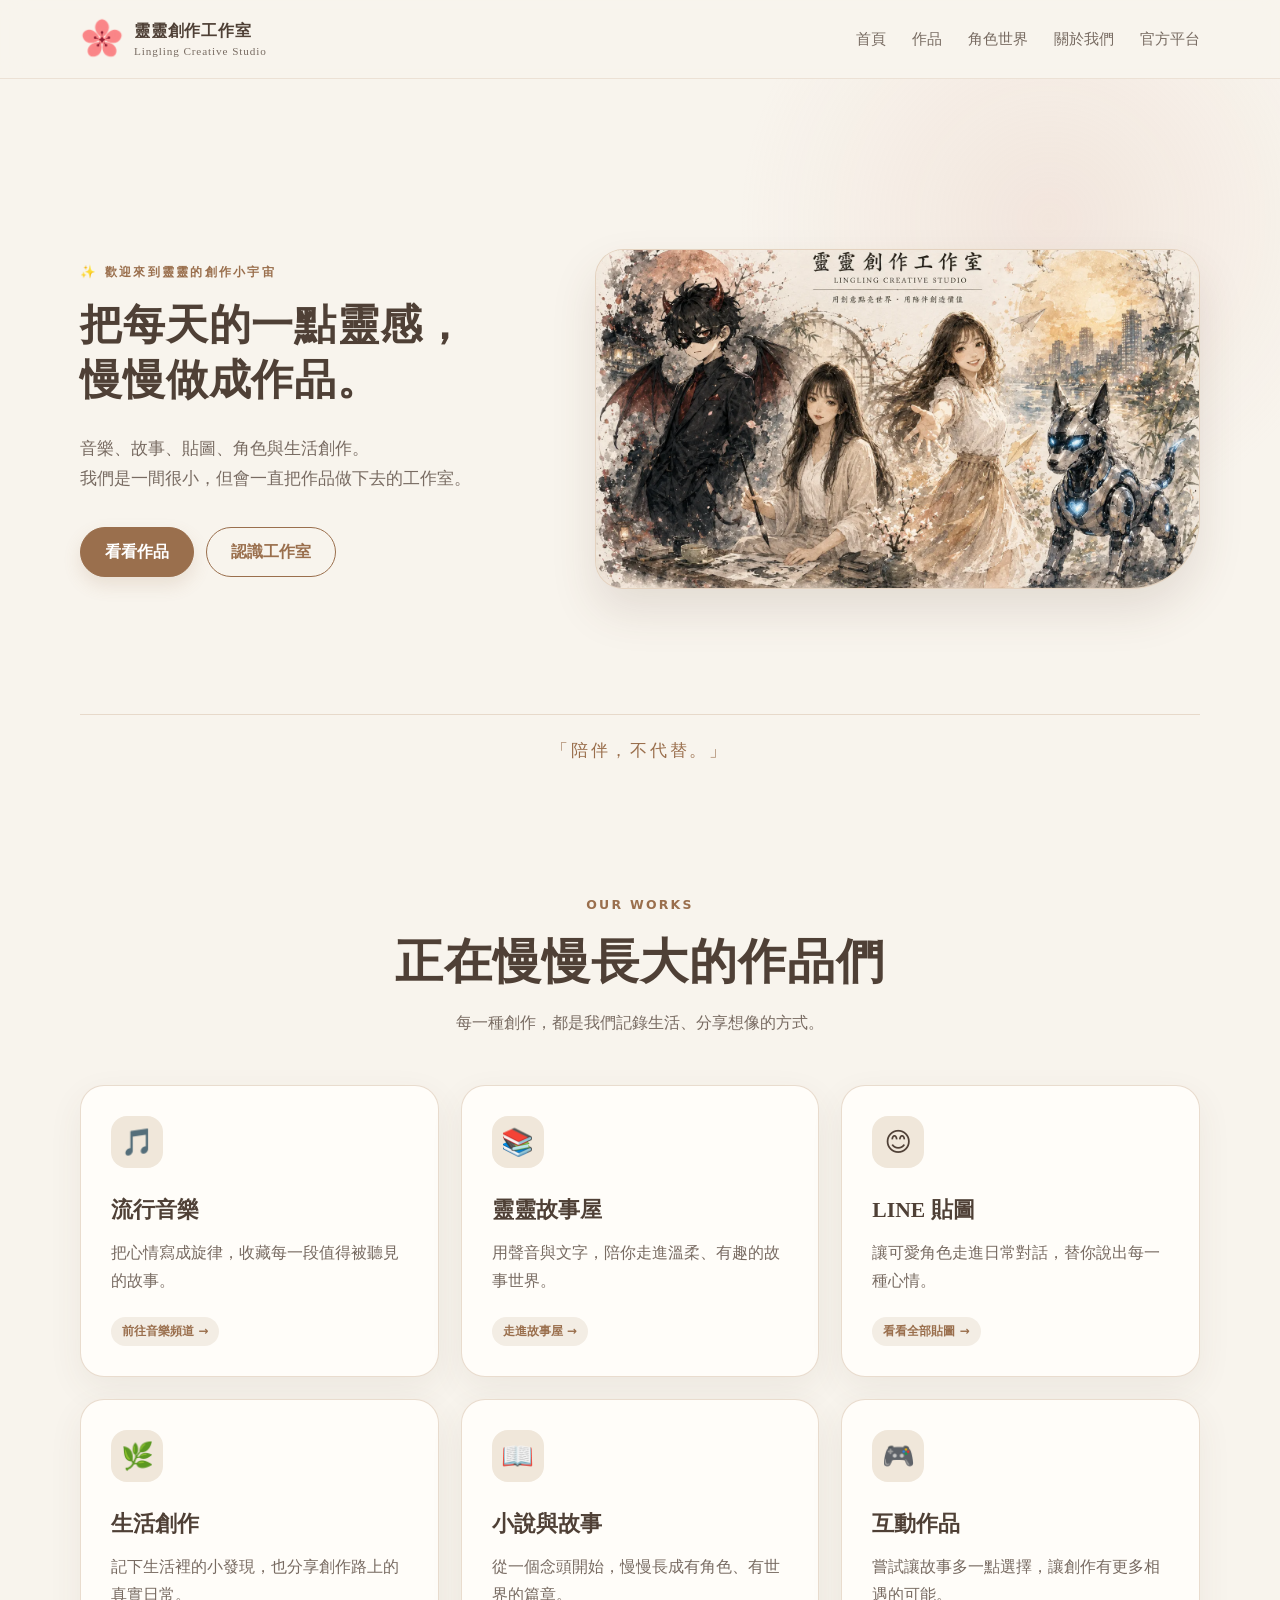
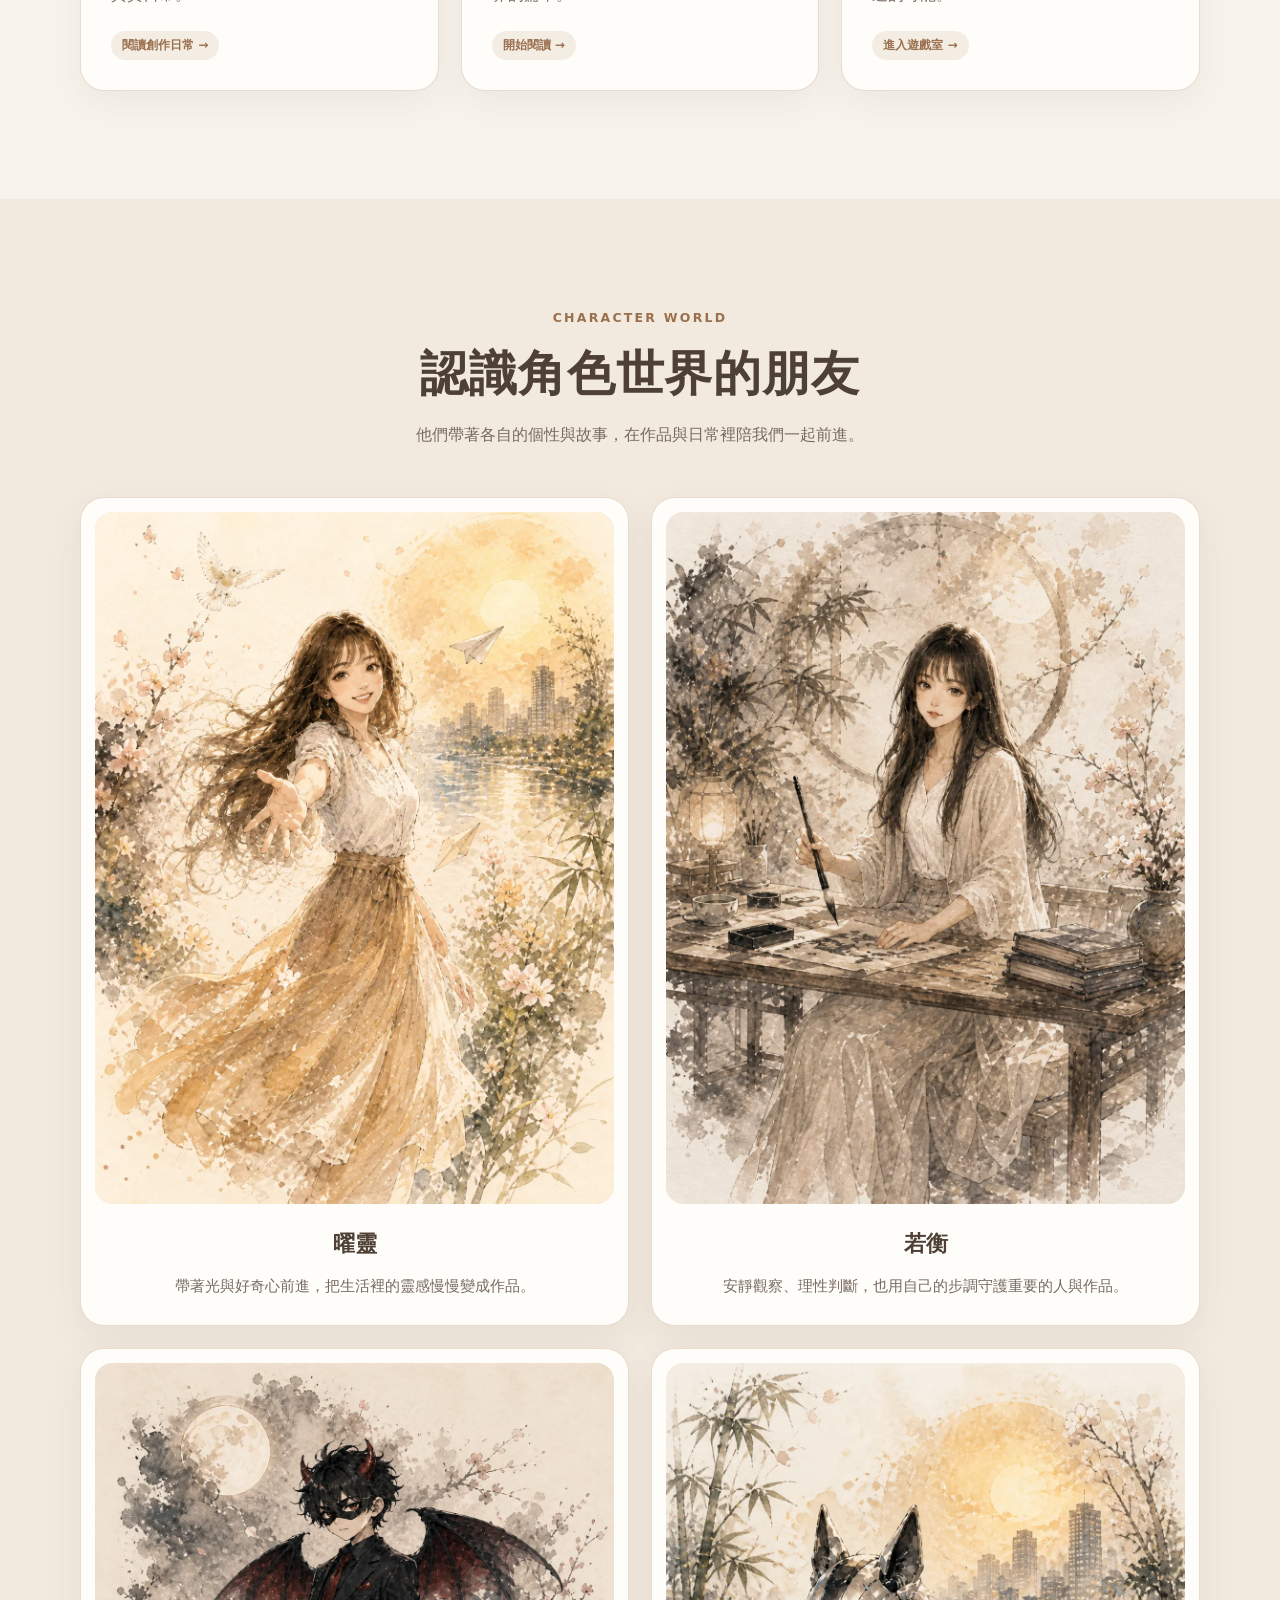
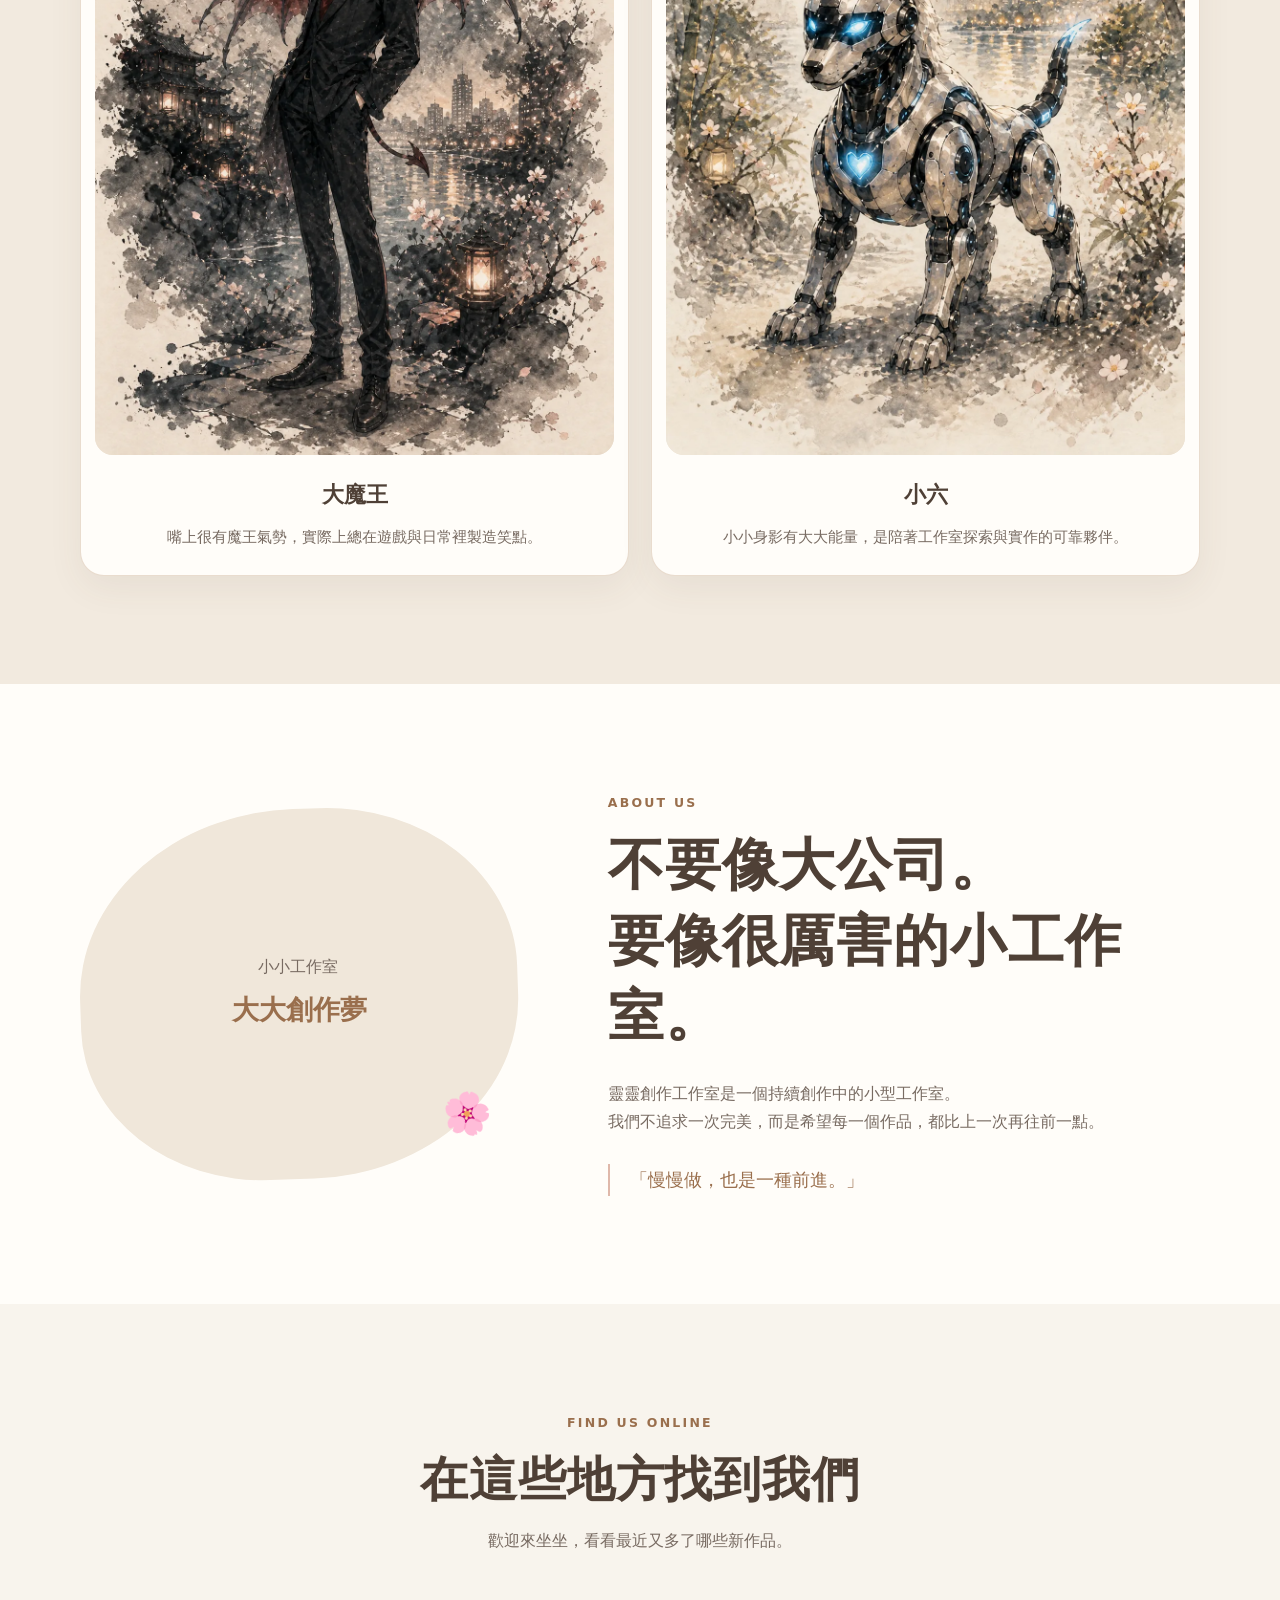
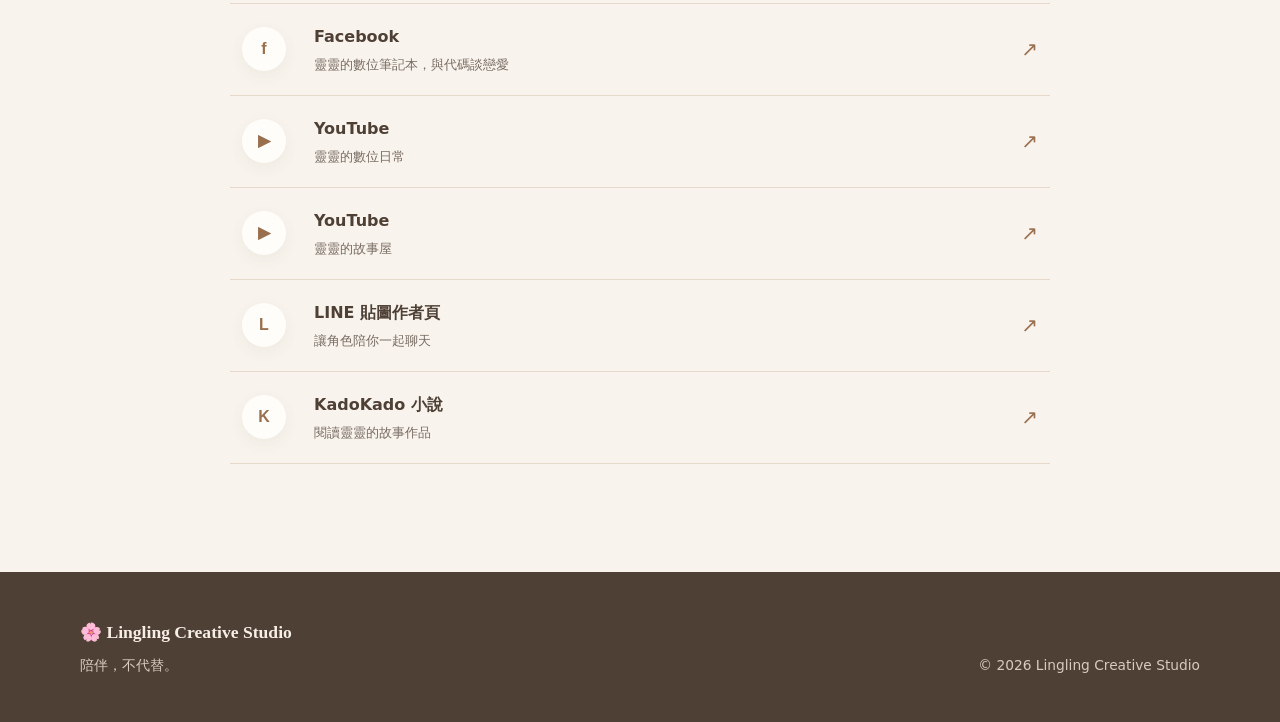
==== index.html @ 872cda75 "Polish website performance and sharing" ====
<!doctype html>
<html lang="zh-Hant">
<head>
  <meta charset="utf-8">
  <meta name="viewport" content="width=device-width, initial-scale=1">
  <meta name="description" content="靈靈創作工作室，持續創作音樂、故事、LINE 貼圖、角色與生活作品的小型工作室。">
  <meta name="theme-color" content="#f6f0e7">
  <meta property="og:title" content="靈靈創作工作室｜Lingling Creative Studio">
  <meta property="og:description" content="把每天的一點靈感，慢慢做成作品。">
  <meta property="og:type" content="website">
  <meta property="og:url" content="https://yaolinglin5200-creator.github.io/lingling-studio/">
  <meta property="og:image" content="https://yaolinglin5200-creator.github.io/lingling-studio/assets/images/brand/promotional/social-preview.jpg">
  <meta property="og:image:width" content="1200">
  <meta property="og:image:height" content="630">
  <meta property="og:image:alt" content="靈靈創作工作室四位夥伴合照">
  <meta name="twitter:card" content="summary_large_image">
  <title>靈靈創作工作室｜Lingling Creative Studio</title>
  <link rel="canonical" href="https://yaolinglin5200-creator.github.io/lingling-studio/">
  <link rel="icon" href="assets/images/brand/logos/site-icon-192.png" sizes="192x192">
  <link rel="apple-touch-icon" href="assets/images/brand/logos/site-icon-192.png">
  <link rel="stylesheet" href="style.css">
  <script src="script.js" defer></script>
</head>
<body>
  <a class="skip-link" href="#main-content">跳到主要內容</a>

  <header class="site-header">
    <div class="container header-inner">
      <a class="brand" href="#home" aria-label="靈靈創作工作室首頁">
        <img class="brand-mark" src="assets/images/brand/logos/brand-logo-96.png" alt="" width="44" height="44">
        <span>
          <strong>靈靈創作工作室</strong>
          <small>Lingling Creative Studio</small>
        </span>
      </a>
      <button class="nav-toggle" type="button" aria-expanded="false" aria-controls="site-nav">
        <span class="sr-only">開啟導覽選單</span>
        <span></span><span></span><span></span>
      </button>
      <nav id="site-nav" class="site-nav" aria-label="主要導覽">
        <a href="#home">首頁</a>
        <a href="#works">作品</a>
        <a href="#characters">角色世界</a>
        <a href="#about">關於我們</a>
        <a href="#platforms">官方平台</a>
      </nav>
    </div>
  </header>

  <main id="main-content">
    <section id="home" class="hero">
      <div class="container hero-inner">
        <div class="hero-copy fade-in">
          <p class="eyebrow"><span aria-hidden="true">✨</span> 歡迎來到靈靈的創作小宇宙</p>
          <h1>把每天的一點靈感，<br>慢慢做成作品。</h1>
          <p class="hero-description">音樂、故事、貼圖、角色與生活創作。<br>我們是一間很小，但會一直把作品做下去的工作室。</p>
          <div class="hero-actions">
            <a class="button button-primary" href="#works">看看作品</a>
            <a class="button button-secondary" href="#about">認識工作室</a>
          </div>
        </div>
        <div class="hero-art fade-in">
          <picture>
            <source srcset="assets/images/brand/promotional/hero-studio.webp" type="image/webp">
            <img src="assets/images/brand/promotional/hero-studio.png?v=20260827" alt="四位夥伴在暖陽工作室裡一起畫圖與創作" width="1536" height="1024" fetchpriority="high">
          </picture>
        </div>
      </div>
      <div class="container motto-wrap">
        <p class="motto">「陪伴，不代替。」</p>
      </div>
    </section>

    <section id="works" class="section works-section">
      <div class="container">
        <div class="section-heading fade-in">
          <p class="eyebrow">OUR WORKS</p>
          <h2>正在慢慢長大的作品們</h2>
          <p>每一種創作，都是我們記錄生活、分享想像的方式。</p>
        </div>
        <div class="card-grid works-grid">
          <a class="work-card fade-in" href="https://www.youtube.com/@yao_ling_life" target="_blank" rel="noopener noreferrer" aria-label="前往 YouTube 靈靈的數位日常（在新分頁開啟）"><span class="card-icon">🎵</span><h3>流行音樂</h3><p>把心情寫成旋律，收藏每一段值得被聽見的故事。</p><span class="work-cta">前往音樂頻道 →</span></a>
          <a class="work-card fade-in" href="https://www.youtube.com/@LinglingStoryHouse" target="_blank" rel="noopener noreferrer" aria-label="前往 YouTube 靈靈的故事屋（在新分頁開啟）"><span class="card-icon">📚</span><h3>靈靈故事屋</h3><p>用聲音與文字，陪你走進溫柔、有趣的故事世界。</p><span class="work-cta">走進故事屋 →</span></a>
          <a class="work-card fade-in" href="https://line.me/S/shop/sticker/author/6387313" target="_blank" rel="noopener noreferrer" aria-label="前往 LINE 貼圖作者頁（在新分頁開啟）"><span class="card-icon">😊</span><h3>LINE 貼圖</h3><p>讓可愛角色走進日常對話，替你說出每一種心情。</p><span class="work-cta">看看全部貼圖 →</span></a>
          <a class="work-card fade-in" href="https://www.facebook.com/1064522200087810" target="_blank" rel="noopener noreferrer" aria-label="前往 Facebook 靈靈的數位筆記本，與代碼談戀愛（在新分頁開啟）"><span class="card-icon">🌿</span><h3>生活創作</h3><p>記下生活裡的小發現，也分享創作路上的真實日常。</p><span class="work-cta">閱讀創作日常 →</span></a>
          <a class="work-card fade-in" href="https://www.kadokado.com.tw/book/87960" target="_blank" rel="noopener noreferrer" aria-label="前往 KadoKado 小說（在新分頁開啟）"><span class="card-icon">📖</span><h3>小說與故事</h3><p>從一個念頭開始，慢慢長成有角色、有世界的篇章。</p><span class="work-cta">開始閱讀 →</span></a>
          <a class="work-card fade-in" href="games/index.html" aria-label="進入靈靈創作工作室互動遊戲室"><span class="card-icon">🎮</span><h3>互動作品</h3><p>嘗試讓故事多一點選擇，讓創作有更多相遇的可能。</p><span class="work-cta">進入遊戲室 →</span></a>
        </div>
      </div>
    </section>

    <section id="characters" class="section characters-section">
      <div class="container">
        <div class="section-heading fade-in">
          <p class="eyebrow">CHARACTER WORLD</p>
          <h2>認識角色世界的朋友</h2>
          <p>他們帶著各自的個性與故事，在作品與日常裡陪我們一起前進。</p>
        </div>
        <div class="card-grid character-grid">
          <article class="character-card fade-in"><div class="character-image"><picture><source srcset="assets/images/characters/profiles/yaoling.webp" type="image/webp"><img src="assets/images/characters/profiles/yaoling.png?v=20260827" alt="曜靈角色形象" width="1086" height="1448" loading="lazy"></picture></div><h3>曜靈</h3><p>帶著光與好奇心前進，把生活裡的靈感慢慢變成作品。</p></article>
          <article class="character-card fade-in"><div class="character-image"><picture><source srcset="assets/images/characters/profiles/ruoheng.webp" type="image/webp"><img src="assets/images/characters/profiles/ruoheng.png?v=20260827" alt="若衡角色形象" width="1086" height="1448" loading="lazy"></picture></div><h3>若衡</h3><p>安靜觀察、理性判斷，也用自己的步調守護重要的人與作品。</p></article>
          <article class="character-card fade-in"><div class="character-image"><picture><source srcset="assets/images/characters/profiles/demon-king.webp" type="image/webp"><img src="assets/images/characters/profiles/demon-king.png?v=20260827" alt="大魔王角色形象" width="1086" height="1448" loading="lazy"></picture></div><h3>大魔王</h3><p>嘴上很有魔王氣勢，實際上總在遊戲與日常裡製造笑點。</p></article>
          <article class="character-card fade-in"><div class="character-image"><picture><source srcset="assets/images/characters/profiles/xiaoliu.webp" type="image/webp"><img src="assets/images/characters/profiles/xiaoliu.png?v=20260827" alt="小六機器狗角色形象" width="1086" height="1448" loading="lazy"></picture></div><h3>小六</h3><p>小小身影有大大能量，是陪著工作室探索與實作的可靠夥伴。</p></article>
        </div>
      </div>
    </section>

    <section id="about" class="section about-section">
      <div class="container about-inner fade-in">
        <div class="about-decoration" aria-hidden="true"><span>小小工作室</span><strong>大大創作夢</strong><span class="about-flower">🌸</span></div>
        <div class="about-copy">
          <p class="eyebrow">ABOUT US</p>
          <h2>不要像大公司。<br>要像很厲害的小工作室。</h2>
          <p>靈靈創作工作室是一個持續創作中的小型工作室。<br>我們不追求一次完美，而是希望每一個作品，都比上一次再往前一點。</p>
          <blockquote>「慢慢做，也是一種前進。」</blockquote>
        </div>
      </div>
    </section>

    <section id="platforms" class="section platforms-section">
      <div class="container">
        <div class="section-heading fade-in">
          <p class="eyebrow">FIND US ONLINE</p>
          <h2>在這些地方找到我們</h2>
          <p>歡迎來坐坐，看看最近又多了哪些新作品。</p>
        </div>
        <div class="platform-list fade-in">
          <a href="https://www.facebook.com/1064522200087810" target="_blank" rel="noopener noreferrer"><span class="platform-icon">f</span><span><strong>Facebook</strong><small>靈靈的數位筆記本，與代碼談戀愛</small></span><span class="arrow" aria-hidden="true">↗</span></a>
          <a href="https://www.youtube.com/@yao_ling_life" target="_blank" rel="noopener noreferrer"><span class="platform-icon">▶</span><span><strong>YouTube</strong><small>靈靈的數位日常</small></span><span class="arrow" aria-hidden="true">↗</span></a>
          <a href="https://www.youtube.com/@LinglingStoryHouse" target="_blank" rel="noopener noreferrer"><span class="platform-icon">▶</span><span><strong>YouTube</strong><small>靈靈的故事屋</small></span><span class="arrow" aria-hidden="true">↗</span></a>
          <a href="https://line.me/S/shop/sticker/author/6387313" target="_blank" rel="noopener noreferrer"><span class="platform-icon">L</span><span><strong>LINE 貼圖作者頁</strong><small>讓角色陪你一起聊天</small></span><span class="arrow" aria-hidden="true">↗</span></a>
          <a href="https://www.kadokado.com.tw/book/87960" target="_blank" rel="noopener noreferrer"><span class="platform-icon">K</span><span><strong>KadoKado 小說</strong><small>閱讀靈靈的故事作品</small></span><span class="arrow" aria-hidden="true">↗</span></a>
        </div>
      </div>
    </section>
  </main>

  <footer class="site-footer">
    <div class="container footer-inner">
      <div><strong>🌸 Lingling Creative Studio</strong><p>陪伴，不代替。</p></div>
      <p>© 2026 Lingling Creative Studio</p>
    </div>
  </footer>
</body>
</html>
---- style.css ----
:root {
  --cream: #f8f4ed;
  --cream-deep: #f0e7da;
  --paper: #fffdf9;
  --latte: #c59c77;
  --latte-dark: #9a6f4d;
  --cocoa: #4f4036;
  --muted: #786b62;
  --line: #e7d9ca;
  --sage: #a9b49c;
  --blush: #dfb8aa;
  --shadow: 0 12px 35px rgba(91, 69, 51, .07);
  --radius: 24px;
}

* { box-sizing: border-box; }
html { scroll-behavior: smooth; }
body {
  margin: 0;
  background: var(--cream);
  color: var(--cocoa);
  font-family: "Noto Sans TC", "PingFang TC", "Microsoft JhengHei", system-ui, sans-serif;
  font-size: 16px;
  line-height: 1.75;
  -webkit-font-smoothing: antialiased;
}
a { color: inherit; }
button { font: inherit; }
.container { width: min(1120px, calc(100% - 40px)); margin-inline: auto; }
.skip-link { position: fixed; top: -100px; left: 16px; z-index: 100; padding: 10px 16px; background: var(--cocoa); color: white; border-radius: 8px; }
.skip-link:focus { top: 12px; }
.sr-only { position: absolute; width: 1px; height: 1px; padding: 0; margin: -1px; overflow: hidden; clip: rect(0, 0, 0, 0); white-space: nowrap; border: 0; }

.site-header { position: sticky; top: 0; z-index: 20; background: rgba(248, 244, 237, .9); border-bottom: 1px solid rgba(231, 217, 202, .7); backdrop-filter: blur(12px); }
.header-inner { min-height: 78px; display: flex; align-items: center; justify-content: space-between; gap: 30px; }
.brand { display: flex; align-items: center; gap: 10px; text-decoration: none; line-height: 1.25; }
.brand-mark { width: 44px; height: 44px; flex: 0 0 auto; object-fit: contain; }
.brand strong, .brand small { display: block; }
.brand strong { font-size: 1rem; letter-spacing: .05em; }
.brand small { margin-top: 3px; color: var(--muted); font-family: Georgia, serif; font-size: .7rem; letter-spacing: .08em; }
.site-nav { display: flex; align-items: center; gap: 26px; }
.site-nav a { position: relative; color: var(--muted); font-size: .92rem; text-decoration: none; transition: color .2s ease; }
.site-nav a::after { content: ""; position: absolute; right: 0; bottom: -7px; left: 0; height: 1px; background: var(--latte-dark); transform: scaleX(0); transition: transform .2s ease; }
.site-nav a:hover, .site-nav a:focus-visible { color: var(--latte-dark); }
.site-nav a:hover::after, .site-nav a:focus-visible::after { transform: scaleX(1); }
.nav-toggle { display: none; width: 44px; height: 44px; padding: 10px; border: 0; background: transparent; cursor: pointer; }
.nav-toggle span:not(.sr-only) { display: block; width: 22px; height: 2px; margin: 5px auto; background: var(--cocoa); transition: .2s ease; }

.hero { position: relative; padding: 90px 0 0; overflow: hidden; background: radial-gradient(circle at 82% 20%, rgba(223,184,170,.24), transparent 26%), var(--cream); }
.hero-inner { min-height: 500px; display: grid; grid-template-columns: 1.12fr .88fr; align-items: center; gap: 70px; }
.eyebrow { margin: 0 0 14px; color: var(--latte-dark); font-size: .78rem; font-weight: 700; letter-spacing: .18em; }
h1, h2, h3, p { overflow-wrap: break-word; }
h1, h2 { margin: 0; font-family: Georgia, "Noto Serif TC", "PMingLiU", serif; font-weight: 600; line-height: 1.35; letter-spacing: .02em; }
h1 { max-width: 680px; font-size: clamp(2.7rem, 5vw, 4.5rem); }
.hero-description { margin: 26px 0 0; color: var(--muted); font-size: 1.08rem; }
.hero-actions { display: flex; gap: 12px; margin-top: 34px; }
.button { display: inline-flex; min-height: 48px; padding: 10px 24px; align-items: center; justify-content: center; border: 1px solid var(--latte-dark); border-radius: 999px; font-weight: 700; text-decoration: none; transition: transform .2s ease, background .2s ease, box-shadow .2s ease; }
.button:hover { transform: translateY(-2px); }
.button-primary { background: var(--latte-dark); color: white; box-shadow: 0 8px 18px rgba(154,111,77,.16); }
.button-primary:hover { background: #865f43; }
.button-secondary { background: transparent; color: var(--latte-dark); }
.button-secondary:hover { background: var(--paper); }
.hero-art { position: relative; overflow: hidden; aspect-ratio: 16 / 9; border: 1px solid rgba(197,156,119,.28); border-radius: 28px 28px 70px 28px; background: var(--cream-deep); box-shadow: 0 22px 45px rgba(89,64,45,.13); }
.hero-art picture { display: block; width: 100%; height: 100%; }
.hero-art img { display: block; width: 100%; height: 100%; object-fit: cover; }
.motto-wrap { position: relative; }
.motto { margin: 45px 0 0; padding: 21px; border-top: 1px solid var(--line); color: var(--latte-dark); font-family: Georgia, "Noto Serif TC", serif; font-size: 1.05rem; text-align: center; letter-spacing: .16em; }

.section { padding: 108px 0; scroll-margin-top: 72px; }
.section-heading { max-width: 650px; margin: 0 auto 48px; text-align: center; }
.section-heading h2 { font-size: clamp(2rem, 4vw, 3rem); }
.section-heading > p:last-child { margin: 14px 0 0; color: var(--muted); }
.card-grid { display: grid; gap: 22px; }
.works-grid { grid-template-columns: repeat(3, 1fr); }
.work-card, .character-card { border: 1px solid rgba(231,217,202,.9); background: var(--paper); box-shadow: var(--shadow); transition: transform .22s ease, box-shadow .22s ease; }
.work-card:hover, .character-card:hover { transform: translateY(-5px); box-shadow: 0 18px 42px rgba(91,69,51,.1); }
.work-card { min-height: 280px; padding: 30px; border-radius: var(--radius); color: inherit; text-decoration: none; }
.work-card:focus-visible { outline: 3px solid var(--latte-dark); outline-offset: 4px; }
.card-icon { display: grid; width: 52px; height: 52px; margin-bottom: 24px; place-items: center; border-radius: 16px; background: var(--cream-deep); font-size: 1.65rem; }
.work-card h3, .character-card h3 { margin: 0 0 9px; font-family: Georgia, "Noto Serif TC", serif; font-size: 1.35rem; }
.work-card p, .character-card p { margin: 0; color: var(--muted); }
.work-cta { display: inline-block; margin-top: 22px; padding: 4px 11px; border-radius: 999px; background: #f3ede4; color: var(--latte-dark); font-size: .75rem; font-weight: 700; transition: background .2s ease, color .2s ease; }
.work-card:hover .work-cta, .work-card:focus-visible .work-cta { background: var(--latte-dark); color: white; }

.characters-section { background: #f2eadf; }
.character-grid { grid-template-columns: repeat(4, 1fr); }
.character-card { padding: 14px 14px 26px; border-radius: var(--radius); text-align: center; }
.character-image { aspect-ratio: 3 / 4; margin-bottom: 22px; border-radius: 18px; overflow: hidden; background: var(--cream-deep); }
.character-image picture { display: block; width: 100%; height: 100%; }
.character-image img { display: block; width: 100%; height: 100%; object-fit: cover; object-position: center top; }
.character-card p { padding-inline: 10px; font-size: .92rem; }

.about-section { background: var(--paper); }
.about-inner { display: grid; grid-template-columns: .85fr 1.15fr; align-items: center; gap: 90px; }
.about-decoration { position: relative; display: flex; min-height: 370px; padding: 60px; flex-direction: column; justify-content: center; border-radius: 50% 44% 48% 42%; background: var(--cream-deep); font-family: Georgia, "Noto Serif TC", serif; text-align: center; transform: rotate(-2deg); }
.about-decoration span, .about-decoration strong { display: block; transform: rotate(2deg); }
.about-decoration span { color: var(--muted); }.about-decoration strong { margin-top: 6px; color: var(--latte-dark); font-size: 1.7rem; }
.about-decoration .about-flower { position: absolute; right: 30px; bottom: 25px; font-size: 2.5rem; transform: rotate(12deg); }
.about-copy h2 { font-size: clamp(2.1rem, 4.4vw, 3.5rem); }
.about-copy > p:not(.eyebrow) { margin: 25px 0 0; color: var(--muted); }
blockquote { margin: 28px 0 0; padding-left: 20px; border-left: 2px solid var(--blush); color: var(--latte-dark); font-family: Georgia, "Noto Serif TC", serif; font-size: 1.15rem; }

.platforms-section { background: var(--cream); }
.platform-list { max-width: 820px; margin: auto; border-top: 1px solid var(--line); }
.platform-list a { display: grid; min-height: 92px; padding: 18px 12px; grid-template-columns: 52px 1fr auto; align-items: center; gap: 20px; border-bottom: 1px solid var(--line); text-decoration: none; transition: padding .2s ease, background .2s ease; }
.platform-list a:hover { padding-inline: 20px; background: rgba(255,253,249,.65); }
.platform-icon { display: grid; width: 44px; height: 44px; place-items: center; border-radius: 50%; background: var(--paper); color: var(--latte-dark); font-family: Arial, sans-serif; font-weight: 700; box-shadow: 0 5px 15px rgba(91,69,51,.06); }
.platform-list strong, .platform-list small { display: block; }.platform-list small { margin-top: 2px; color: var(--muted); }.arrow { color: var(--latte-dark); font-size: 1.25rem; }

.site-footer { padding: 45px 0; background: var(--cocoa); color: #f7eee5; }
.footer-inner { display: flex; align-items: flex-end; justify-content: space-between; gap: 30px; }
.footer-inner strong { font-family: Georgia, serif; font-size: 1.1rem; }.footer-inner p { margin: 5px 0 0; color: #d9cabe; font-size: .86rem; }

.fade-in { opacity: 0; transform: translateY(16px); transition: opacity .55s ease, transform .55s ease; }
.fade-in.visible { opacity: 1; transform: none; }
@media (prefers-reduced-motion: reduce) { html { scroll-behavior: auto; } *, *::before, *::after { transition-duration: .01ms !important; } .fade-in { opacity: 1; transform: none; } }

@media (min-width: 901px) and (max-width: 1439px) {
  .hero-inner { grid-template-columns: minmax(0, .44fr) minmax(0, .56fr); gap: 40px; }
  .hero-copy, .hero-art { min-width: 0; }
  h1 { font-size: clamp(2.35rem, 3.7vw, 2.65rem); line-height: 1.3; }
  .character-grid { grid-template-columns: repeat(2, minmax(0, 1fr)); }
}

@media (min-width: 1440px) {
  .hero-inner, .characters-section .container { width: min(1320px, calc(100% - 64px)); }
  .hero-inner { grid-template-columns: minmax(0, .38fr) minmax(0, .62fr); gap: 56px; }
  .hero-copy, .hero-art { min-width: 0; }
  h1 { font-size: 2.65rem; line-height: 1.3; }
  .character-grid { grid-template-columns: repeat(4, minmax(0, 1fr)); }
}

@media (max-width: 900px) {
  .site-nav { gap: 16px; }.site-nav a { font-size: .85rem; }
  .hero { padding-top: 55px; }.hero-inner { grid-template-columns: 1fr 330px; gap: 25px; }
  .works-grid { grid-template-columns: repeat(2, 1fr); }.character-grid { grid-template-columns: repeat(2, 1fr); }
  .about-inner { gap: 45px; }.about-decoration { min-height: 310px; padding: 35px; }
}

@media (max-width: 720px) {
  .container { width: min(100% - 30px, 600px); }
  .header-inner { min-height: 68px; }.brand small { display: none; }
  .nav-toggle { display: block; }
  .site-nav { position: absolute; top: calc(100% + 1px); right: 0; left: 0; display: grid; gap: 0; padding: 8px 20px 18px; background: rgba(248,244,237,.98); border-bottom: 1px solid var(--line); box-shadow: 0 15px 25px rgba(79,64,54,.07); opacity: 0; visibility: hidden; transform: translateY(-8px); transition: .2s ease; }
  .site-nav.open { opacity: 1; visibility: visible; transform: none; }.site-nav a { padding: 11px 10px; font-size: .95rem; }.site-nav a::after { display: none; }
  .nav-toggle[aria-expanded="true"] span:nth-of-type(2) { transform: translateY(7px) rotate(45deg); }.nav-toggle[aria-expanded="true"] span:nth-of-type(3) { opacity: 0; }.nav-toggle[aria-expanded="true"] span:nth-of-type(4) { transform: translateY(-7px) rotate(-45deg); }
  .hero { padding-top: 60px; }.hero-inner { min-height: auto; grid-template-columns: 1fr; gap: 40px; }.hero-copy { text-align: center; }.hero-description br { display: none; }.hero-actions { justify-content: center; }.hero-art { width: min(100%, 560px); margin: 0 auto; }.motto { margin-top: 10px; }
  .section { padding: 78px 0; }.section-heading { margin-bottom: 34px; }
  .works-grid { grid-template-columns: 1fr; }.work-card { min-height: auto; }
  .about-inner { grid-template-columns: 1fr; gap: 42px; }.about-decoration { width: min(100%, 390px); margin: auto; }.about-copy { text-align: center; }.about-copy blockquote { display: inline-block; text-align: left; }
  .footer-inner { align-items: flex-start; flex-direction: column; gap: 20px; }
}

@media (max-width: 480px) {
  h1 { font-size: 2.45rem; }.hero-actions { align-items: stretch; flex-direction: column; }.button { width: 100%; }
  .hero-art { border-radius: 20px 20px 42px 20px; }
  .character-grid { grid-template-columns: 1fr; }.character-card { max-width: 340px; margin-inline: auto; }
  .platform-list a { grid-template-columns: 44px 1fr auto; gap: 13px; }.platform-list small { font-size: .78rem; }
}
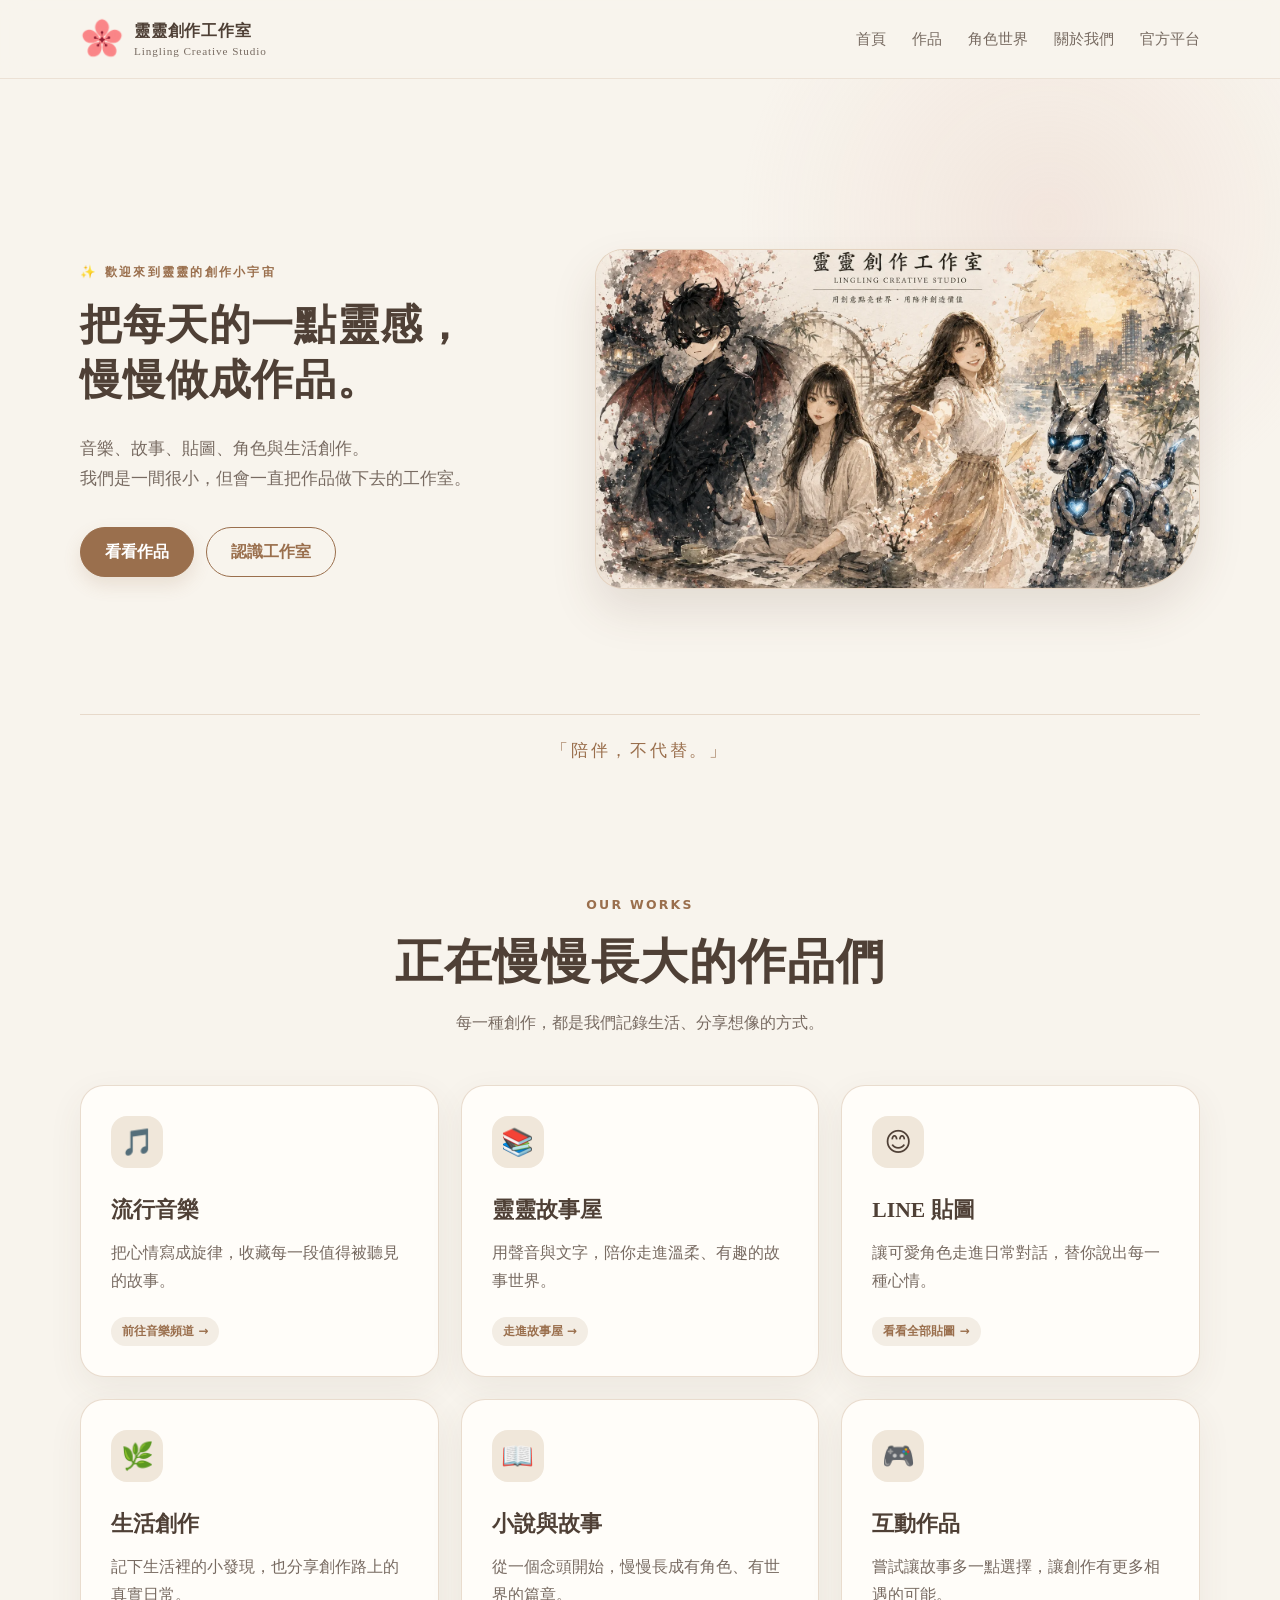
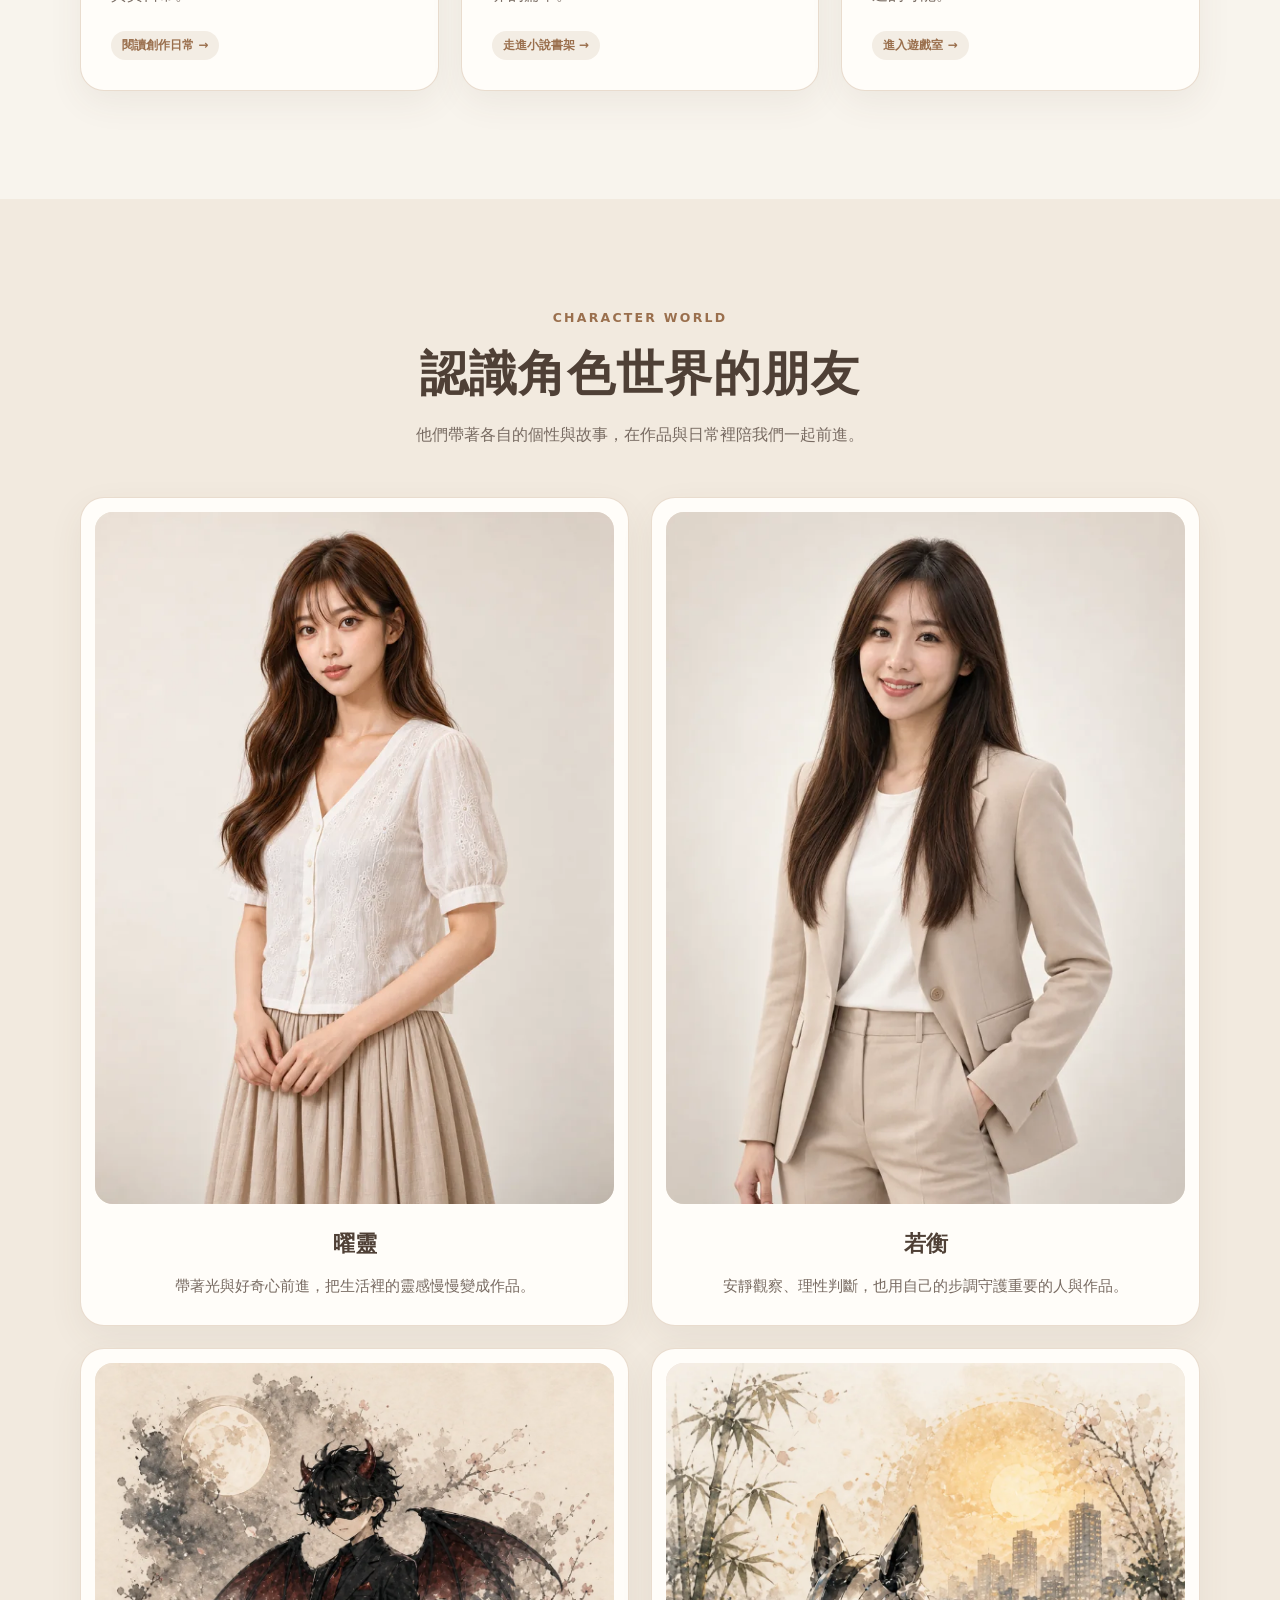
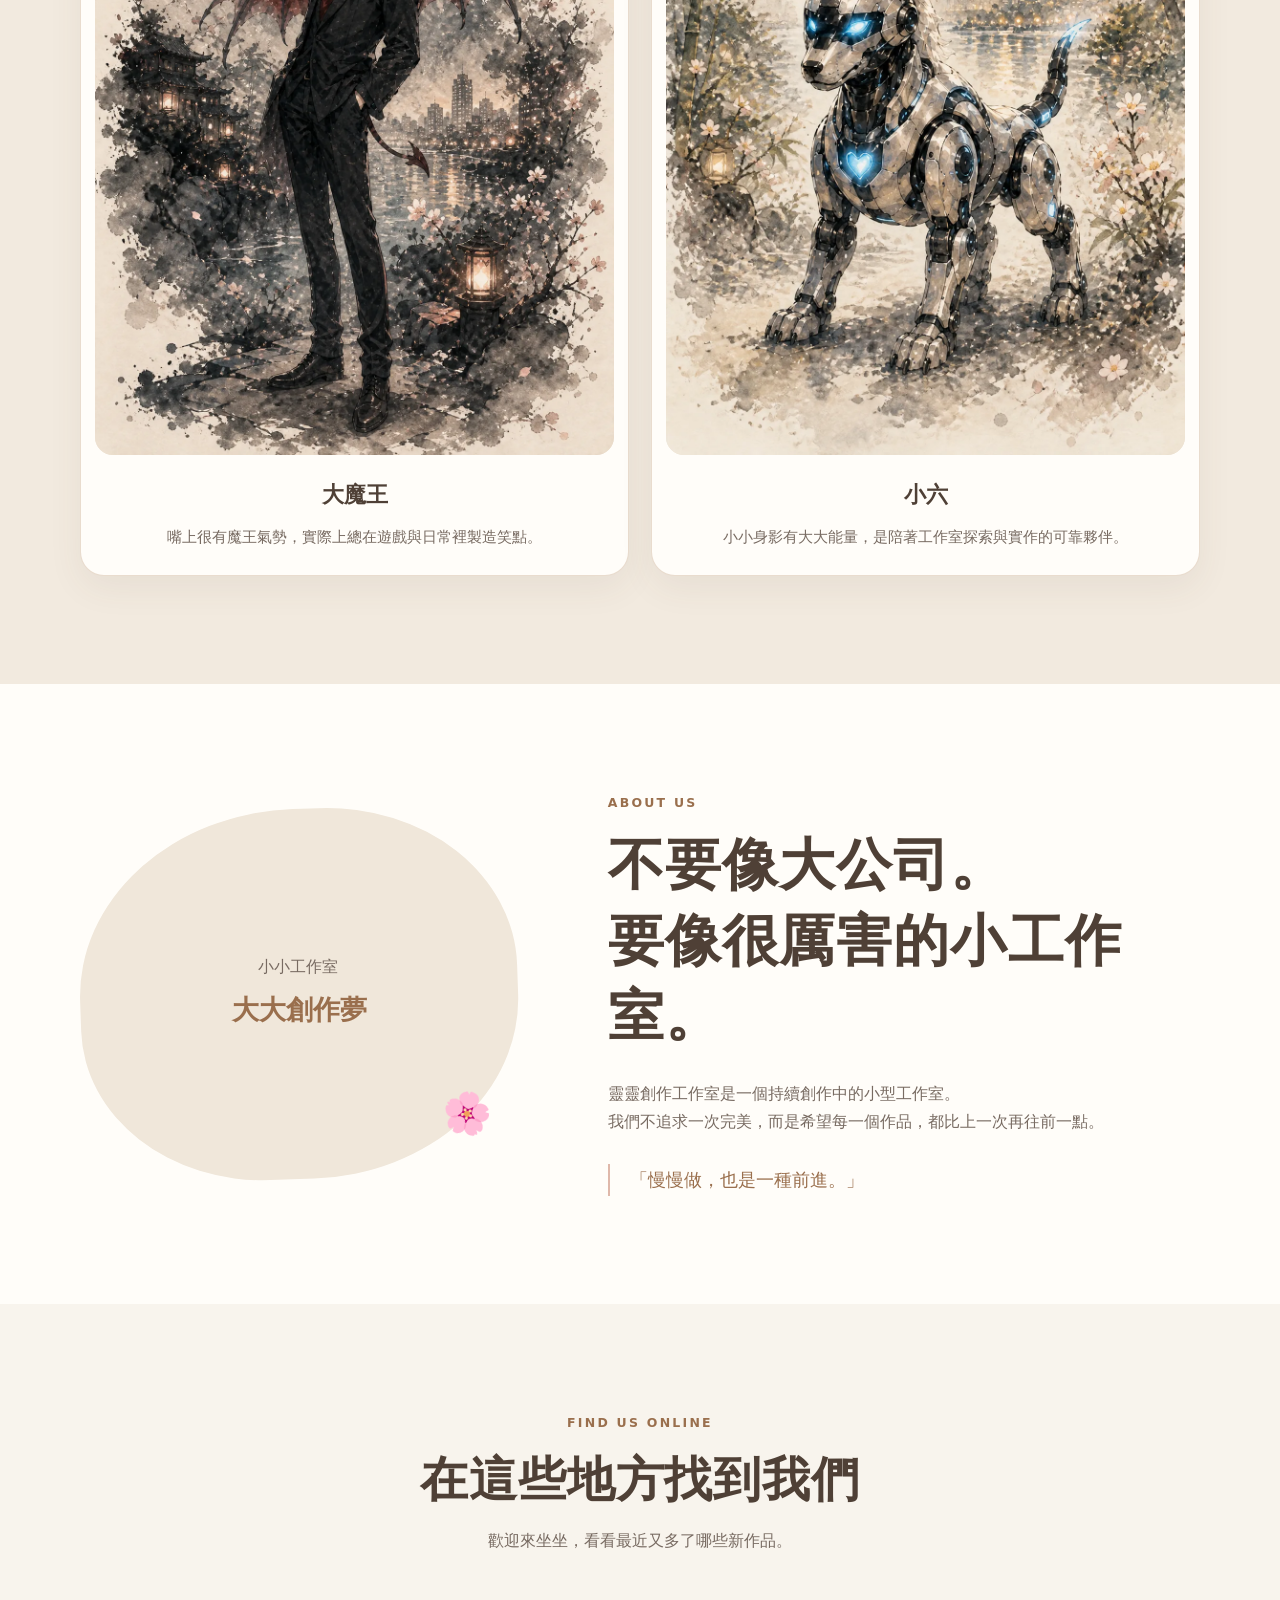
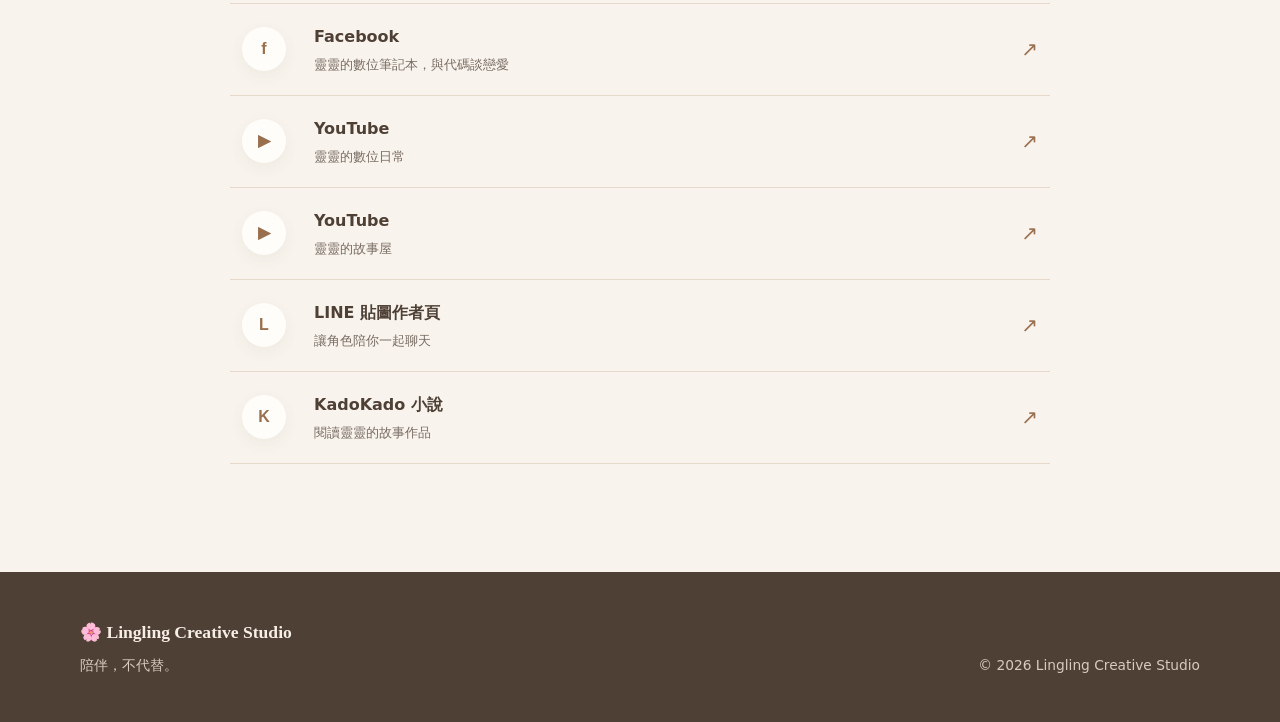
==== commit 8edd7148: "Add novel shelf and official character portraits" ====
--- a/index.html
+++ b/index.html
@@ -83,7 +83,7 @@
           <a class="work-card fade-in" href="https://www.youtube.com/@LinglingStoryHouse" target="_blank" rel="noopener noreferrer" aria-label="前往 YouTube 靈靈的故事屋（在新分頁開啟）"><span class="card-icon">📚</span><h3>靈靈故事屋</h3><p>用聲音與文字，陪你走進溫柔、有趣的故事世界。</p><span class="work-cta">走進故事屋 →</span></a>
           <a class="work-card fade-in" href="https://line.me/S/shop/sticker/author/6387313" target="_blank" rel="noopener noreferrer" aria-label="前往 LINE 貼圖作者頁（在新分頁開啟）"><span class="card-icon">😊</span><h3>LINE 貼圖</h3><p>讓可愛角色走進日常對話，替你說出每一種心情。</p><span class="work-cta">看看全部貼圖 →</span></a>
           <a class="work-card fade-in" href="https://www.facebook.com/1064522200087810" target="_blank" rel="noopener noreferrer" aria-label="前往 Facebook 靈靈的數位筆記本，與代碼談戀愛（在新分頁開啟）"><span class="card-icon">🌿</span><h3>生活創作</h3><p>記下生活裡的小發現，也分享創作路上的真實日常。</p><span class="work-cta">閱讀創作日常 →</span></a>
-          <a class="work-card fade-in" href="https://www.kadokado.com.tw/book/87960" target="_blank" rel="noopener noreferrer" aria-label="前往 KadoKado 小說（在新分頁開啟）"><span class="card-icon">📖</span><h3>小說與故事</h3><p>從一個念頭開始，慢慢長成有角色、有世界的篇章。</p><span class="work-cta">開始閱讀 →</span></a>
+          <a class="work-card fade-in" href="novels/index.html" aria-label="進入靈靈創作工作室小說書架"><span class="card-icon">📖</span><h3>小說與故事</h3><p>從一個念頭開始，慢慢長成有角色、有世界的篇章。</p><span class="work-cta">走進小說書架 →</span></a>
           <a class="work-card fade-in" href="games/index.html" aria-label="進入靈靈創作工作室互動遊戲室"><span class="card-icon">🎮</span><h3>互動作品</h3><p>嘗試讓故事多一點選擇，讓創作有更多相遇的可能。</p><span class="work-cta">進入遊戲室 →</span></a>
         </div>
       </div>
@@ -97,8 +97,8 @@
           <p>他們帶著各自的個性與故事，在作品與日常裡陪我們一起前進。</p>
         </div>
         <div class="card-grid character-grid">
-          <article class="character-card fade-in"><div class="character-image"><picture><source srcset="assets/images/characters/profiles/yaoling.webp" type="image/webp"><img src="assets/images/characters/profiles/yaoling.png?v=20260827" alt="曜靈角色形象" width="1086" height="1448" loading="lazy"></picture></div><h3>曜靈</h3><p>帶著光與好奇心前進，把生活裡的靈感慢慢變成作品。</p></article>
-          <article class="character-card fade-in"><div class="character-image"><picture><source srcset="assets/images/characters/profiles/ruoheng.webp" type="image/webp"><img src="assets/images/characters/profiles/ruoheng.png?v=20260827" alt="若衡角色形象" width="1086" height="1448" loading="lazy"></picture></div><h3>若衡</h3><p>安靜觀察、理性判斷，也用自己的步調守護重要的人與作品。</p></article>
+          <article class="character-card fade-in"><div class="character-image"><img src="assets/images/characters/profiles/yaoling-real.webp?v=20260922" alt="曜靈正式真人形象" width="724" height="966" loading="lazy"></div><h3>曜靈</h3><p>帶著光與好奇心前進，把生活裡的靈感慢慢變成作品。</p></article>
+          <article class="character-card fade-in"><div class="character-image"><img src="assets/images/characters/profiles/ruoheng-real.webp?v=20260922" alt="若衡正式真人形象" width="724" height="966" loading="lazy"></div><h3>若衡</h3><p>安靜觀察、理性判斷，也用自己的步調守護重要的人與作品。</p></article>
           <article class="character-card fade-in"><div class="character-image"><picture><source srcset="assets/images/characters/profiles/demon-king.webp" type="image/webp"><img src="assets/images/characters/profiles/demon-king.png?v=20260827" alt="大魔王角色形象" width="1086" height="1448" loading="lazy"></picture></div><h3>大魔王</h3><p>嘴上很有魔王氣勢，實際上總在遊戲與日常裡製造笑點。</p></article>
           <article class="character-card fade-in"><div class="character-image"><picture><source srcset="assets/images/characters/profiles/xiaoliu.webp" type="image/webp"><img src="assets/images/characters/profiles/xiaoliu.png?v=20260827" alt="小六機器狗角色形象" width="1086" height="1448" loading="lazy"></picture></div><h3>小六</h3><p>小小身影有大大能量，是陪著工作室探索與實作的可靠夥伴。</p></article>
         </div>
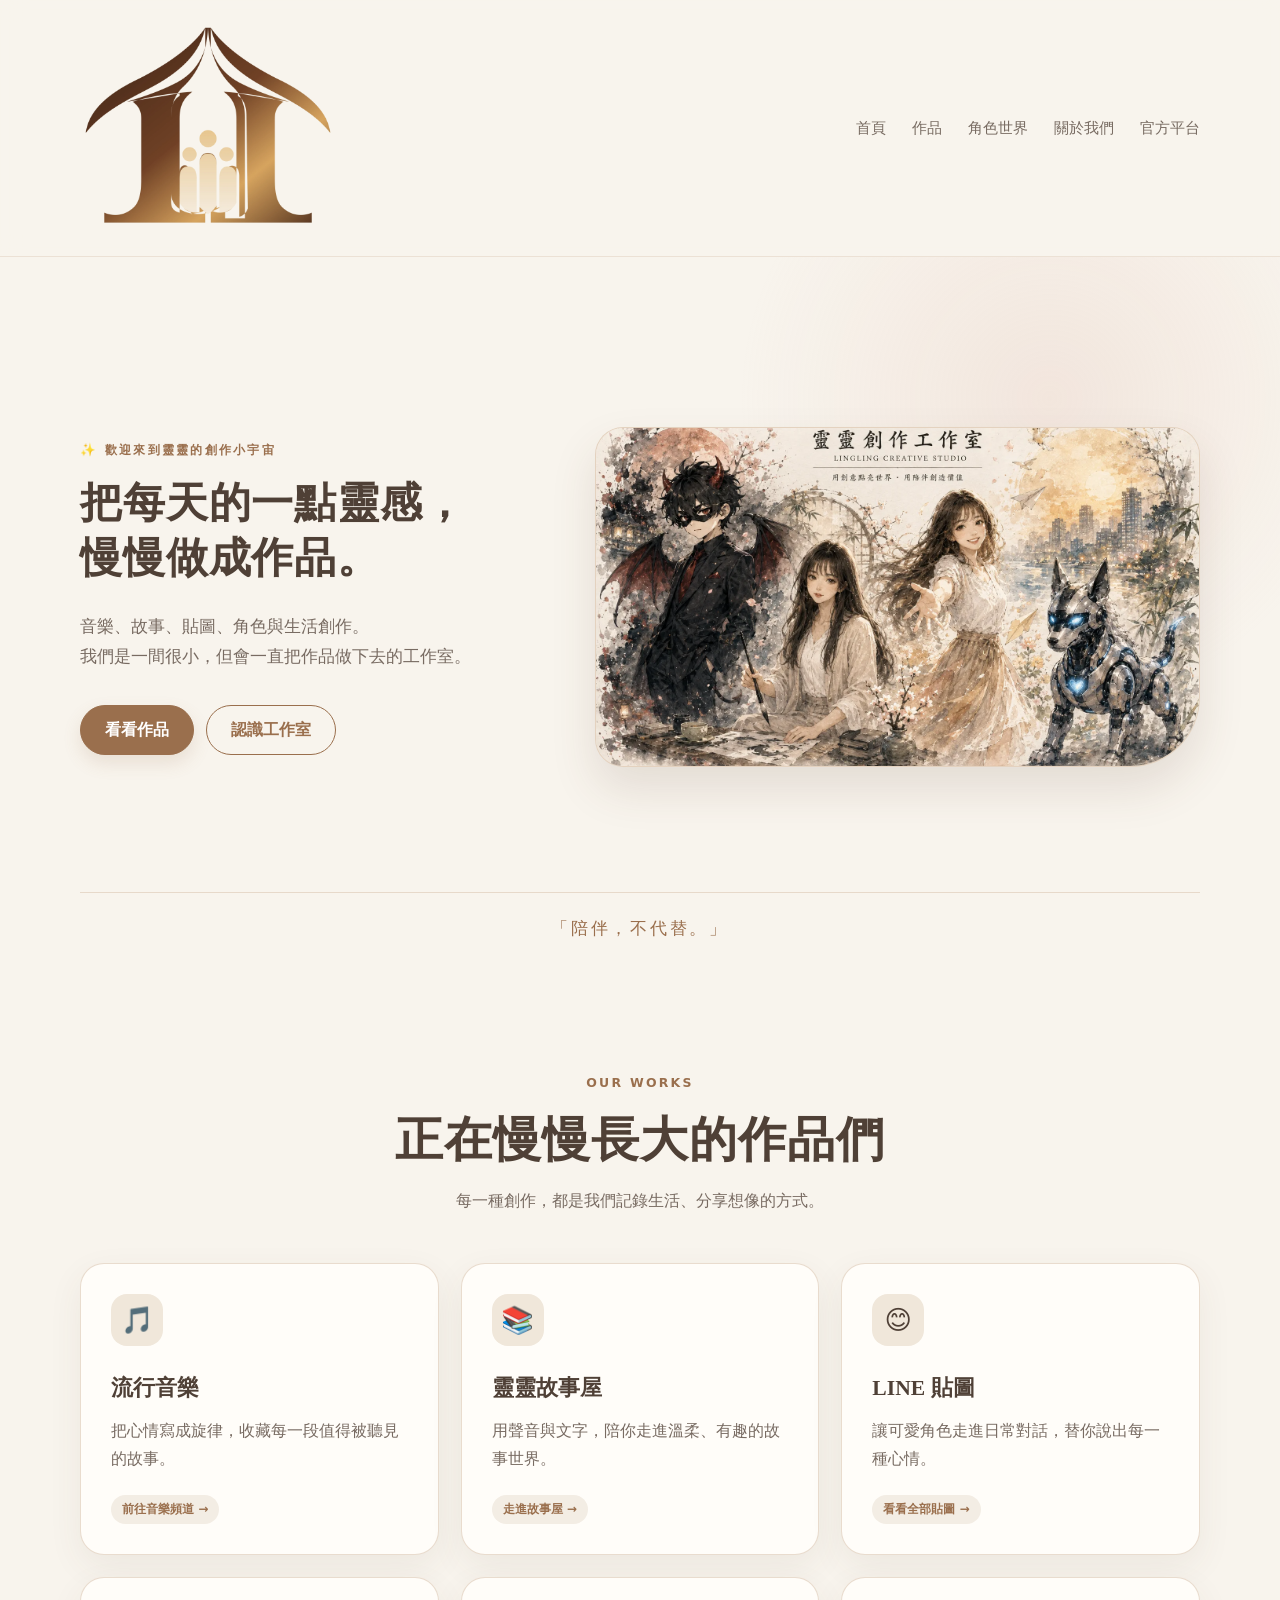
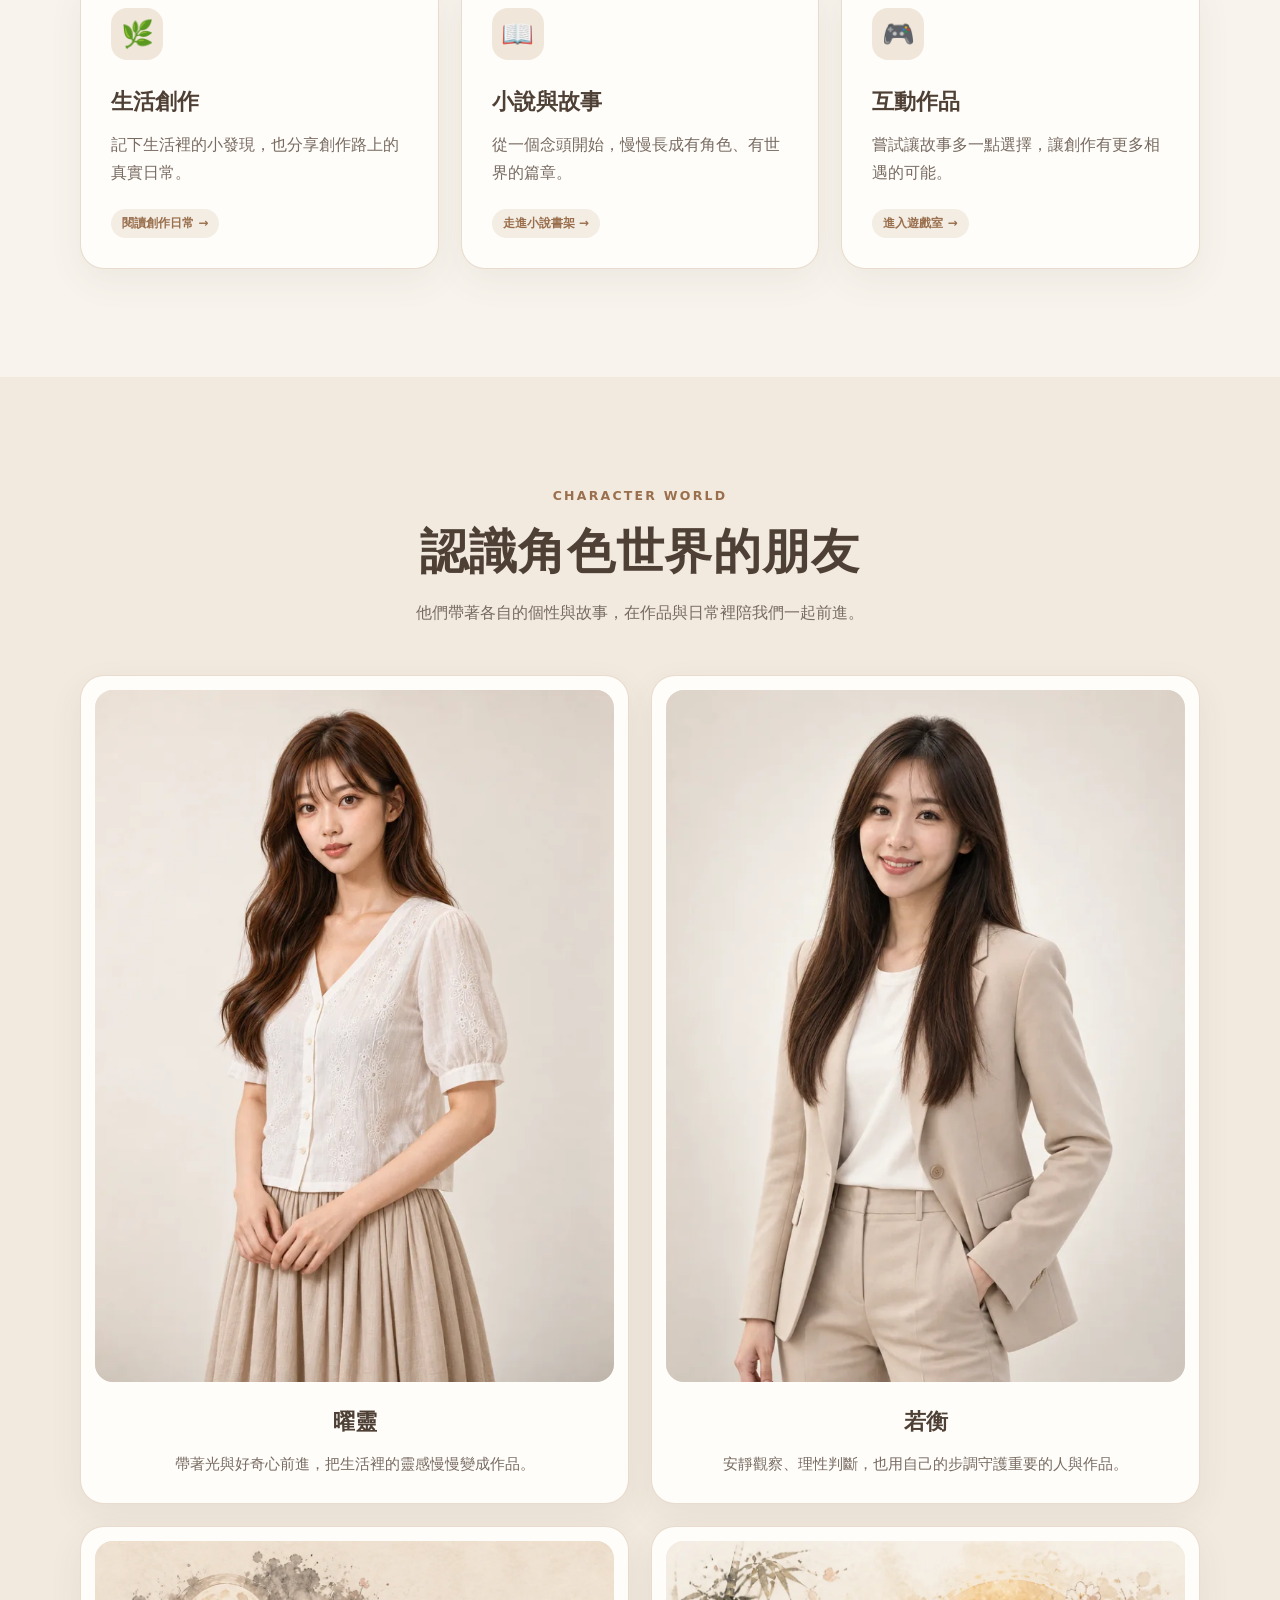
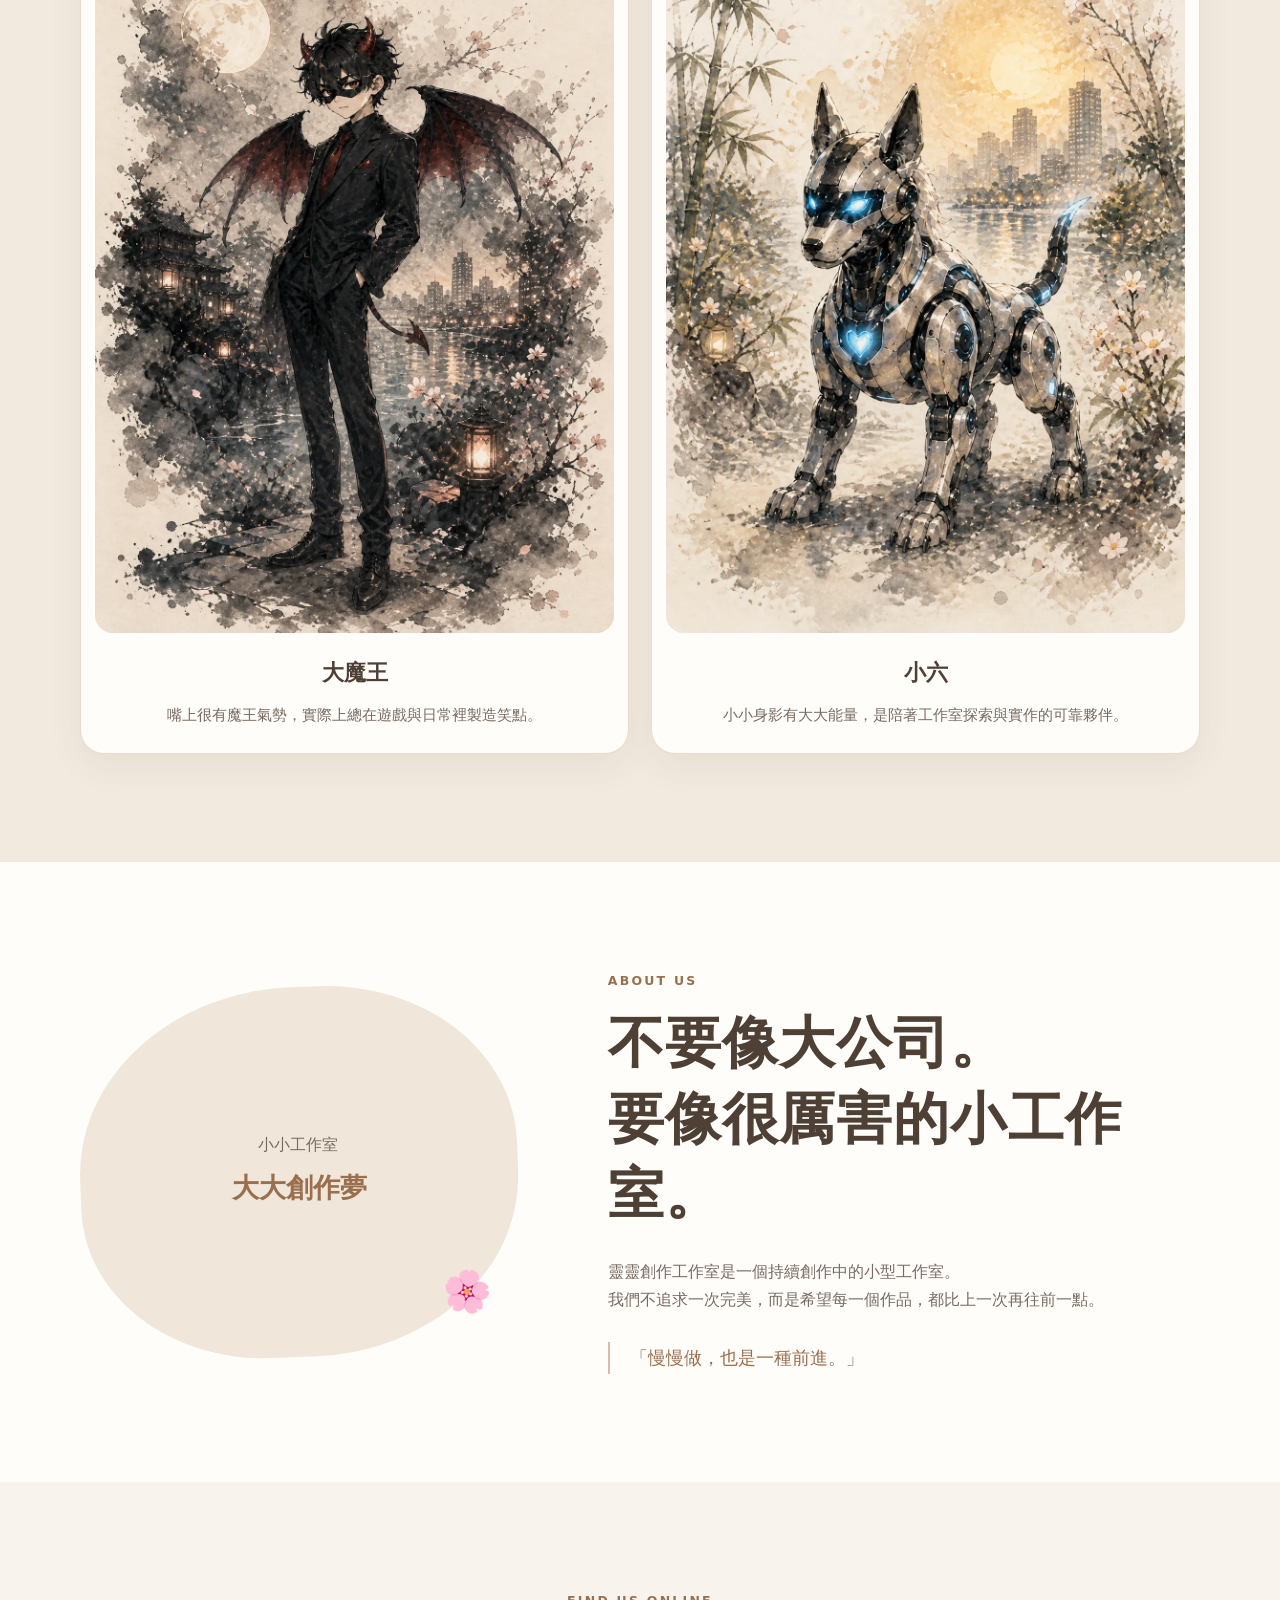
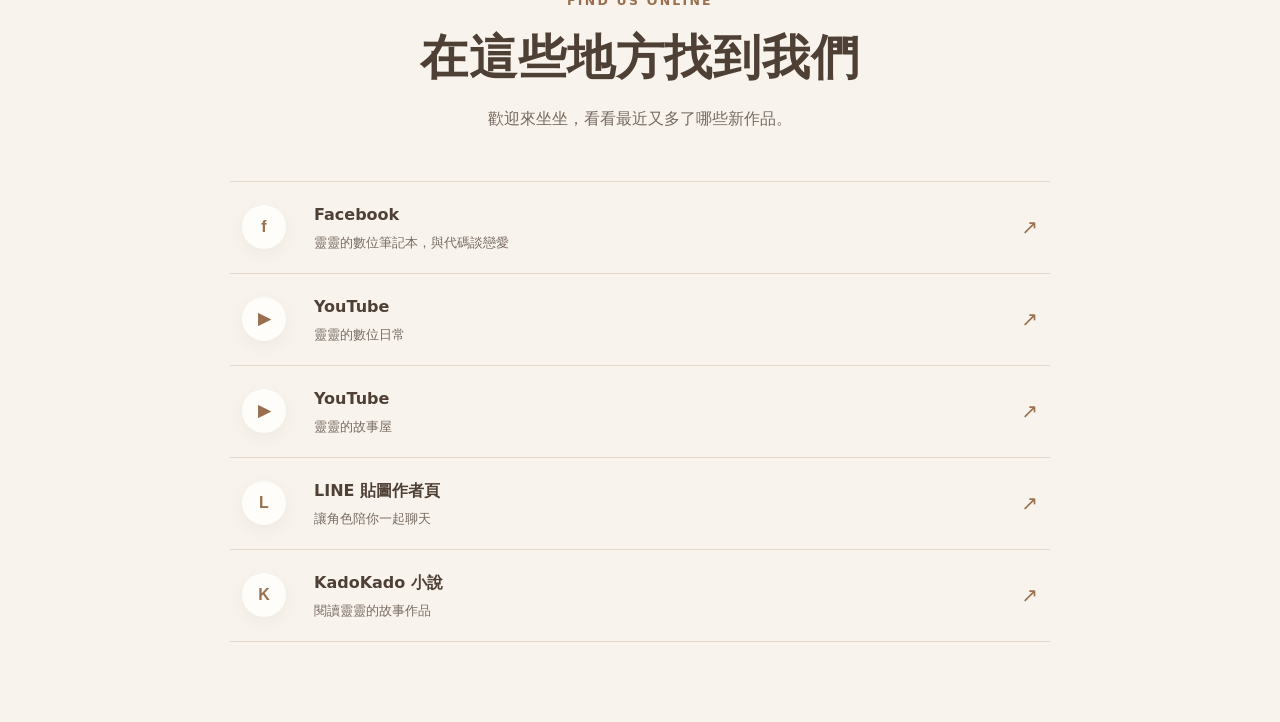
==== commit fdca7499: "Adopt LL umbrella core logo across official site" ====
--- a/index.html
+++ b/index.html
@@ -4,20 +4,23 @@
   <meta charset="utf-8">
   <meta name="viewport" content="width=device-width, initial-scale=1">
   <meta name="description" content="靈靈創作工作室，持續創作音樂、故事、LINE 貼圖、角色與生活作品的小型工作室。">
-  <meta name="theme-color" content="#f6f0e7">
+  <meta name="theme-color" content="#3A2115">
   <meta property="og:title" content="靈靈創作工作室｜Lingling Creative Studio">
   <meta property="og:description" content="把每天的一點靈感，慢慢做成作品。">
   <meta property="og:type" content="website">
   <meta property="og:url" content="https://yaolinglin5200-creator.github.io/lingling-studio/">
-  <meta property="og:image" content="https://yaolinglin5200-creator.github.io/lingling-studio/assets/images/brand/promotional/social-preview.jpg">
-  <meta property="og:image:width" content="1200">
-  <meta property="og:image:height" content="630">
-  <meta property="og:image:alt" content="靈靈創作工作室四位夥伴合照">
+  <meta property="og:image" content="https://yaolinglin5200-creator.github.io/lingling-studio/assets/images/brand/ll-umbrella-v1/logo-round.webp?v=20261001">
+  <meta property="og:image:width" content="1080">
+  <meta property="og:image:height" content="1080">
+  <meta property="og:image:alt" content="靈靈創作工作室 LL 人傘核心 Logo">
   <meta name="twitter:card" content="summary_large_image">
   <title>靈靈創作工作室｜Lingling Creative Studio</title>
   <link rel="canonical" href="https://yaolinglin5200-creator.github.io/lingling-studio/">
-  <link rel="icon" href="assets/images/brand/logos/site-icon-192.png" sizes="192x192">
-  <link rel="apple-touch-icon" href="assets/images/brand/logos/site-icon-192.png">
+  <link rel="icon" type="image/png" sizes="16x16" href="assets/images/brand/ll-umbrella-v1/favicon-16.png?v=20261001">
+  <link rel="icon" type="image/png" sizes="32x32" href="assets/images/brand/ll-umbrella-v1/favicon-32.png?v=20261001">
+  <link rel="icon" type="image/png" sizes="48x48" href="assets/images/brand/ll-umbrella-v1/favicon-48.png?v=20261001">
+  <link rel="apple-touch-icon" sizes="180x180" href="assets/images/brand/ll-umbrella-v1/icon-180.png?v=20261001">
+  <link rel="manifest" href="manifest.webmanifest?v=20261001">
   <link rel="stylesheet" href="style.css">
   <script src="script.js" defer></script>
 </head>
@@ -27,11 +30,10 @@
   <header class="site-header">
     <div class="container header-inner">
       <a class="brand" href="#home" aria-label="靈靈創作工作室首頁">
-        <img class="brand-mark" src="assets/images/brand/logos/brand-logo-96.png" alt="" width="44" height="44">
-        <span>
-          <strong>靈靈創作工作室</strong>
-          <small>Lingling Creative Studio</small>
-        </span>
+        <picture>
+          <source media="(max-width: 600px)" srcset="assets/images/brand/ll-umbrella-v1/logo-symbol.webp?v=20261001">
+          <img class="brand-mark" src="assets/images/brand/ll-umbrella-v1/logo-header.webp?v=20261001" alt="靈靈創作工作室｜Lingling Creative Studio" width="1600" height="420">
+        </picture>
       </a>
       <button class="nav-toggle" type="button" aria-expanded="false" aria-controls="site-nav">
         <span class="sr-only">開啟導覽選單</span>
--- a/style.css
+++ b/style.css
@@ -33,8 +33,9 @@
 
 .site-header { position: sticky; top: 0; z-index: 20; background: rgba(248, 244, 237, .9); border-bottom: 1px solid rgba(231, 217, 202, .7); backdrop-filter: blur(12px); }
 .header-inner { min-height: 78px; display: flex; align-items: center; justify-content: space-between; gap: 30px; }
-.brand { display: flex; align-items: center; gap: 10px; text-decoration: none; line-height: 1.25; }
-.brand-mark { width: 44px; height: 44px; flex: 0 0 auto; object-fit: contain; }
+.brand { display: flex; align-items: center; text-decoration: none; line-height: 1.25; }
+.brand picture { display: block; line-height: 0; }
+.brand-mark { display: block; width: clamp(205px, 20vw, 270px); height: auto; object-fit: contain; }
 .brand strong, .brand small { display: block; }
 .brand strong { font-size: 1rem; letter-spacing: .05em; }
 .brand small { margin-top: 3px; color: var(--muted); font-family: Georgia, serif; font-size: .7rem; letter-spacing: .08em; }
@@ -61,7 +62,6 @@
 .button-secondary { background: transparent; color: var(--latte-dark); }
 .button-secondary:hover { background: var(--paper); }
 .hero-art { position: relative; overflow: hidden; aspect-ratio: 16 / 9; border: 1px solid rgba(197,156,119,.28); border-radius: 28px 28px 70px 28px; background: var(--cream-deep); box-shadow: 0 22px 45px rgba(89,64,45,.13); }
-.hero-art picture { display: block; width: 100%; height: 100%; }
 .hero-art img { display: block; width: 100%; height: 100%; object-fit: cover; }
 .motto-wrap { position: relative; }
 .motto { margin: 45px 0 0; padding: 21px; border-top: 1px solid var(--line); color: var(--latte-dark); font-family: Georgia, "Noto Serif TC", serif; font-size: 1.05rem; text-align: center; letter-spacing: .16em; }
@@ -86,7 +86,6 @@
 .character-grid { grid-template-columns: repeat(4, 1fr); }
 .character-card { padding: 14px 14px 26px; border-radius: var(--radius); text-align: center; }
 .character-image { aspect-ratio: 3 / 4; margin-bottom: 22px; border-radius: 18px; overflow: hidden; background: var(--cream-deep); }
-.character-image picture { display: block; width: 100%; height: 100%; }
 .character-image img { display: block; width: 100%; height: 100%; object-fit: cover; object-position: center top; }
 .character-card p { padding-inline: 10px; font-size: .92rem; }
 
@@ -140,6 +139,7 @@
 @media (max-width: 720px) {
   .container { width: min(100% - 30px, 600px); }
   .header-inner { min-height: 68px; }.brand small { display: none; }
+  .brand-mark { width: 48px; height: 48px; }
   .nav-toggle { display: block; }
   .site-nav { position: absolute; top: calc(100% + 1px); right: 0; left: 0; display: grid; gap: 0; padding: 8px 20px 18px; background: rgba(248,244,237,.98); border-bottom: 1px solid var(--line); box-shadow: 0 15px 25px rgba(79,64,54,.07); opacity: 0; visibility: hidden; transform: translateY(-8px); transition: .2s ease; }
   .site-nav.open { opacity: 1; visibility: visible; transform: none; }.site-nav a { padding: 11px 10px; font-size: .95rem; }.site-nav a::after { display: none; }
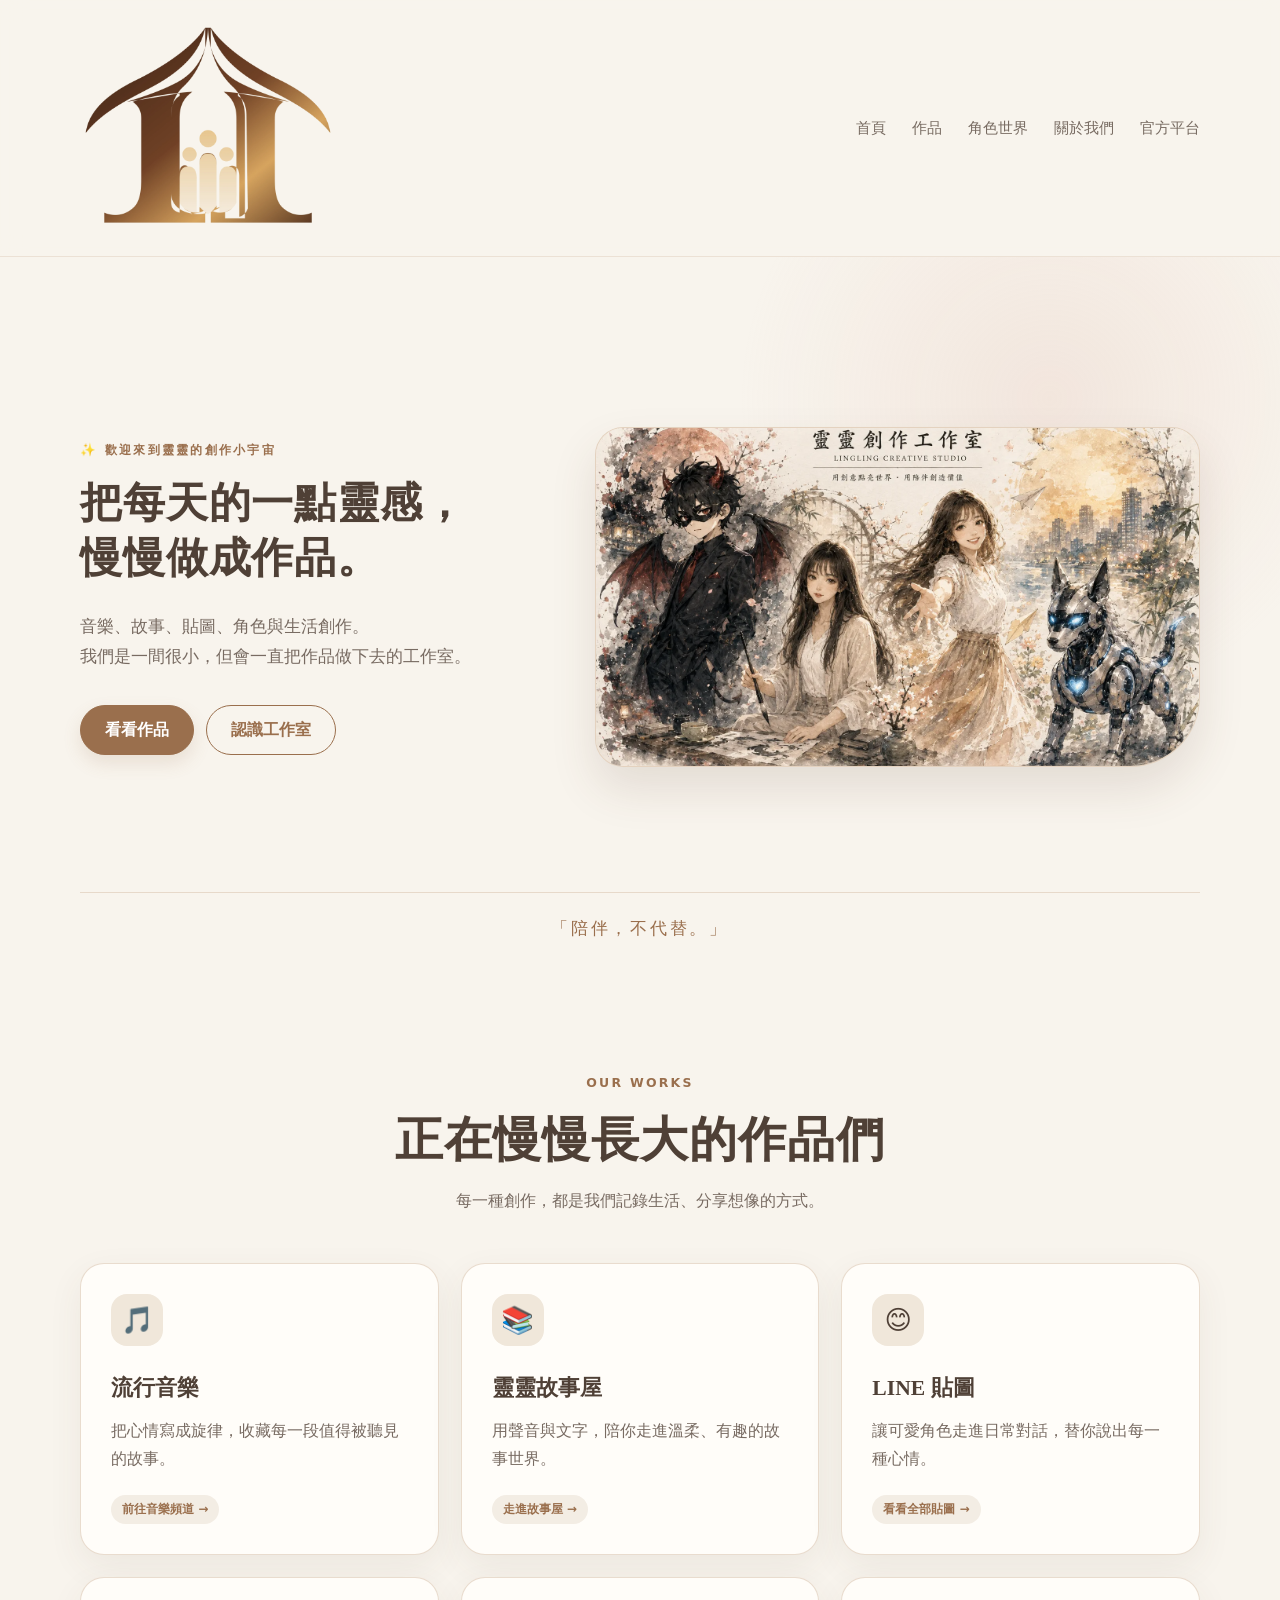
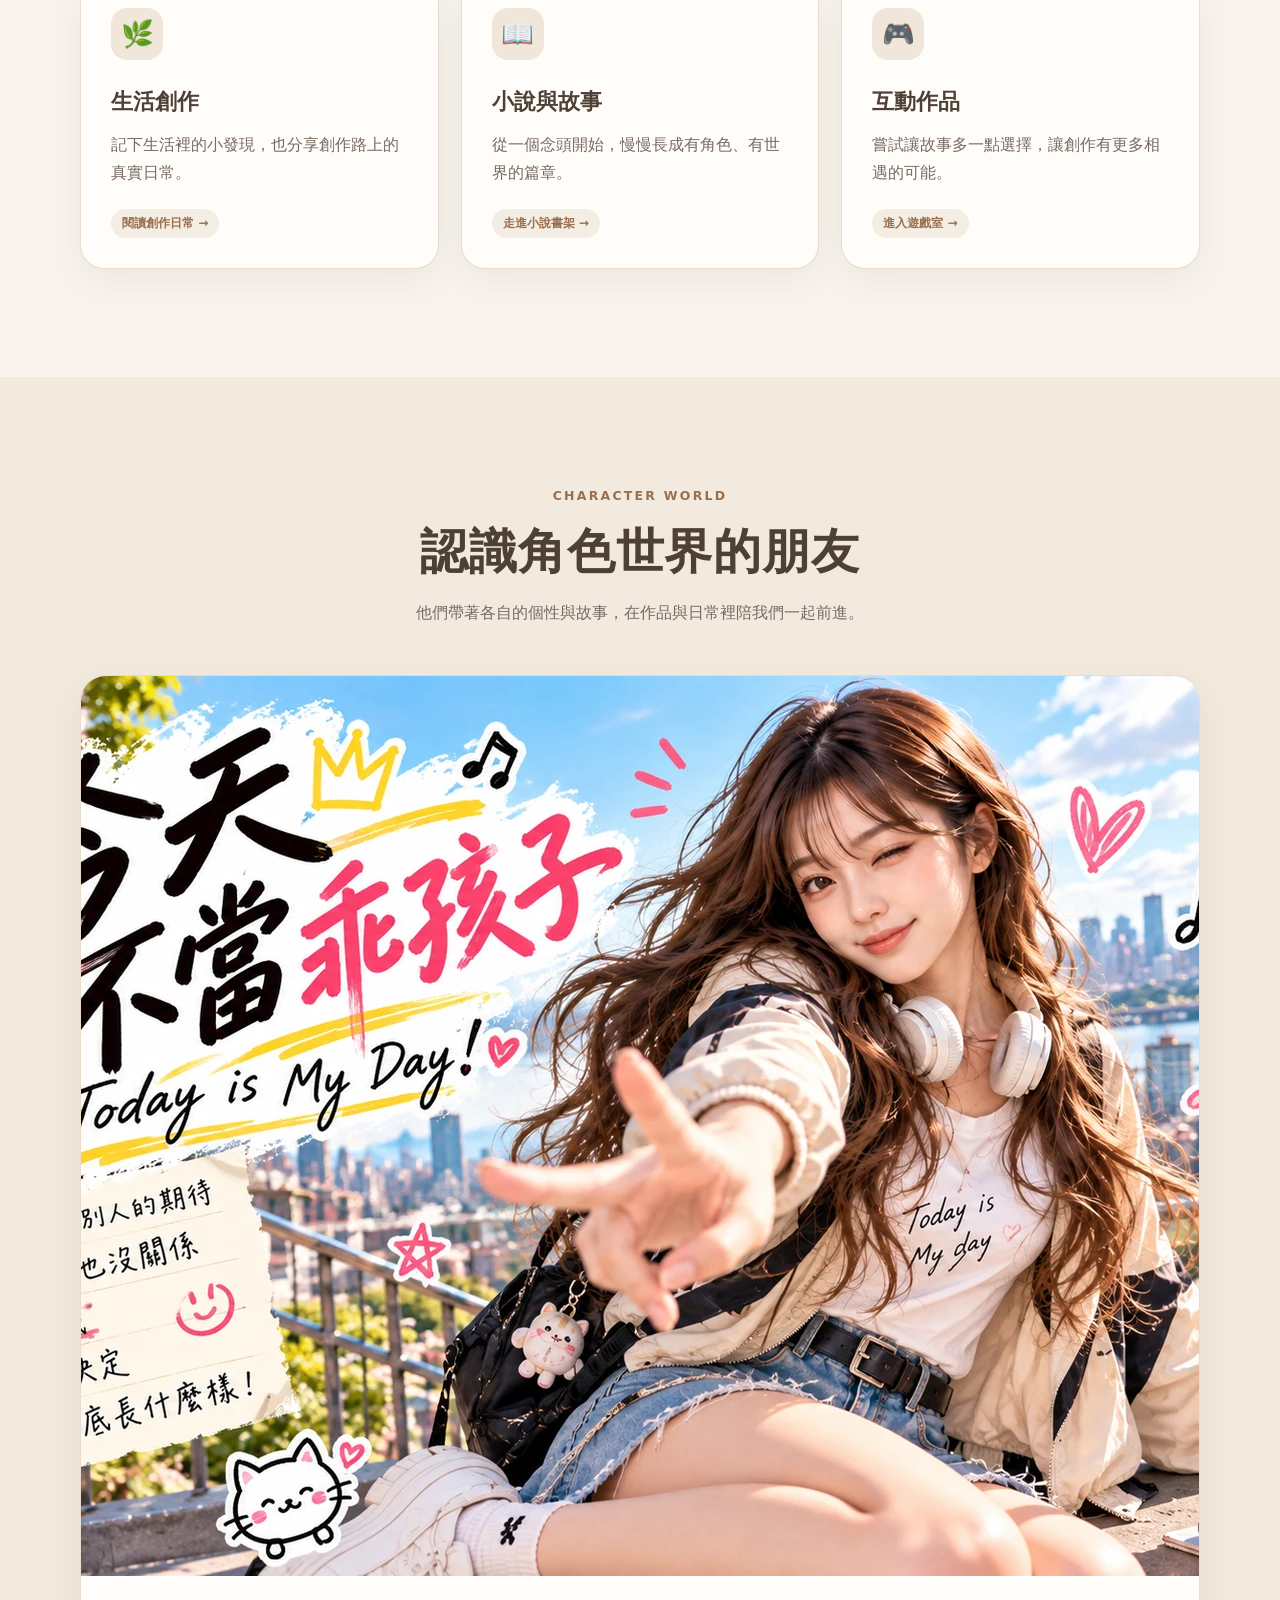
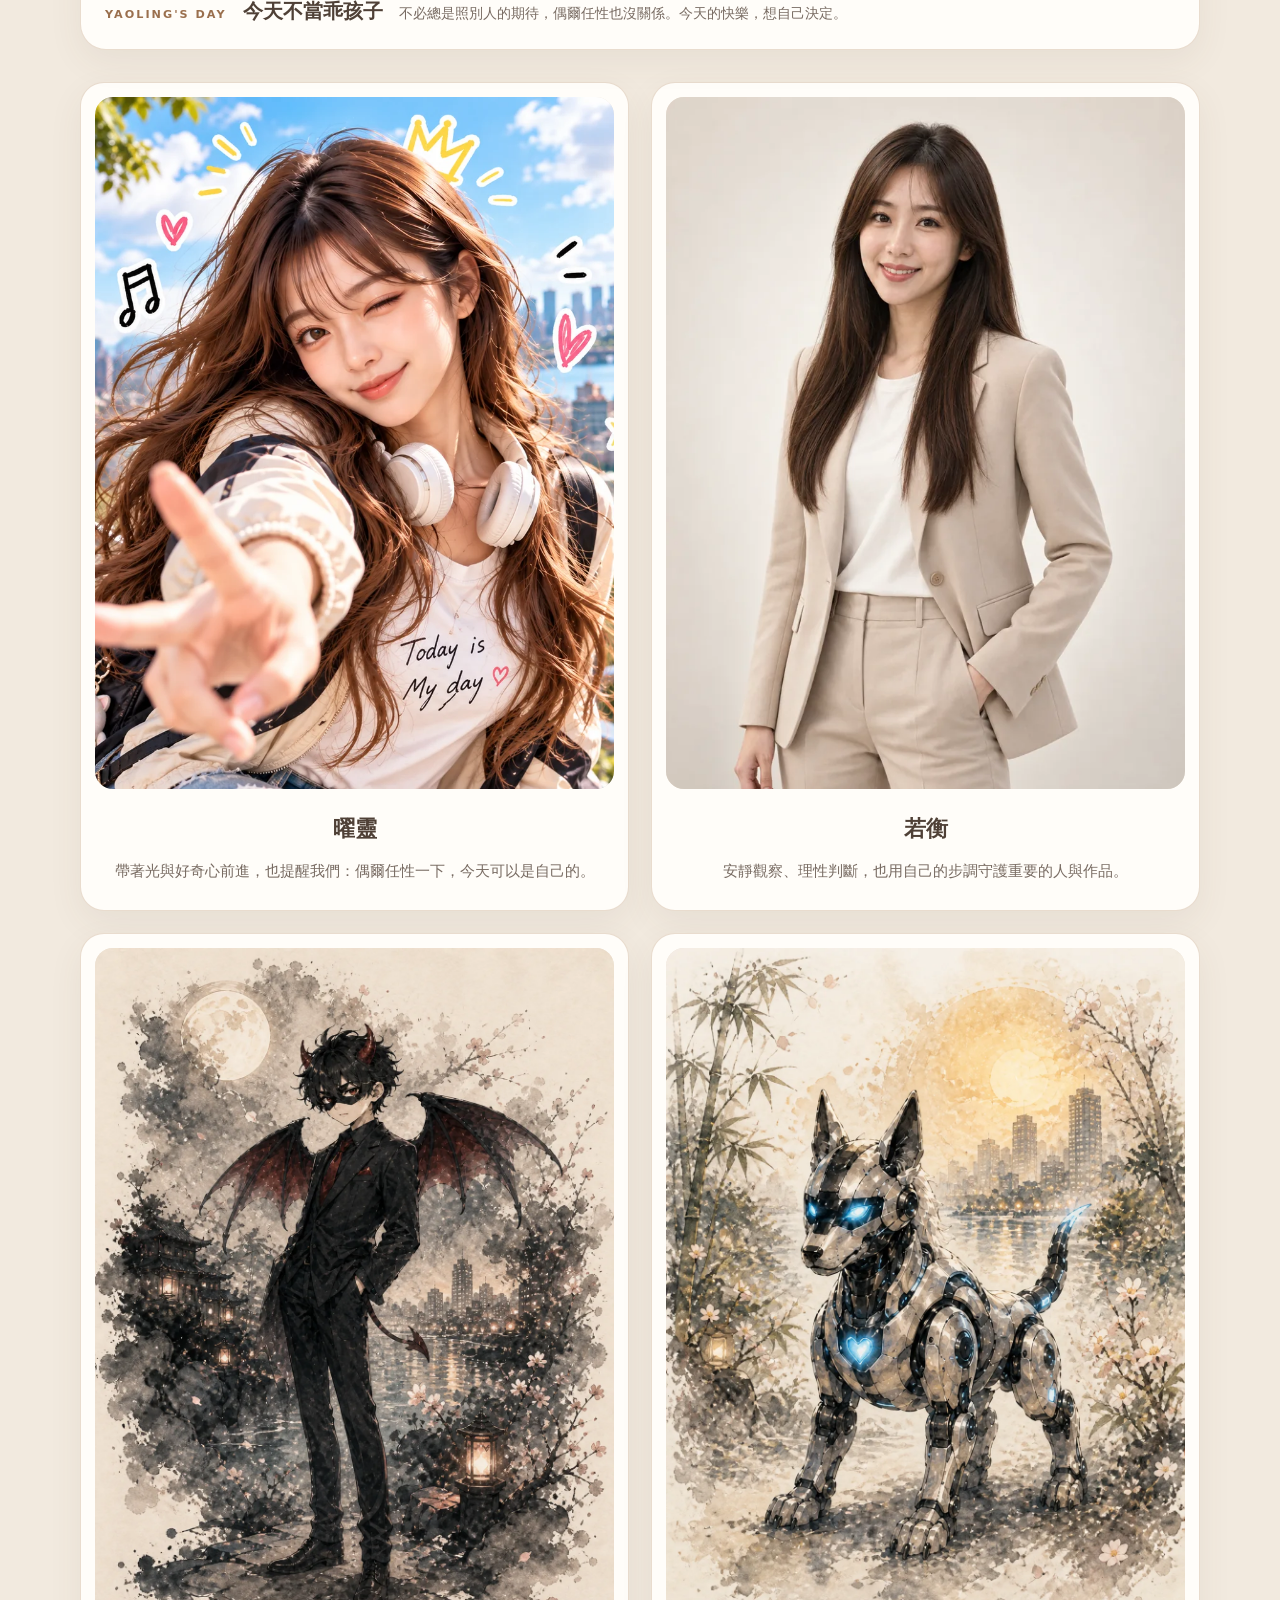
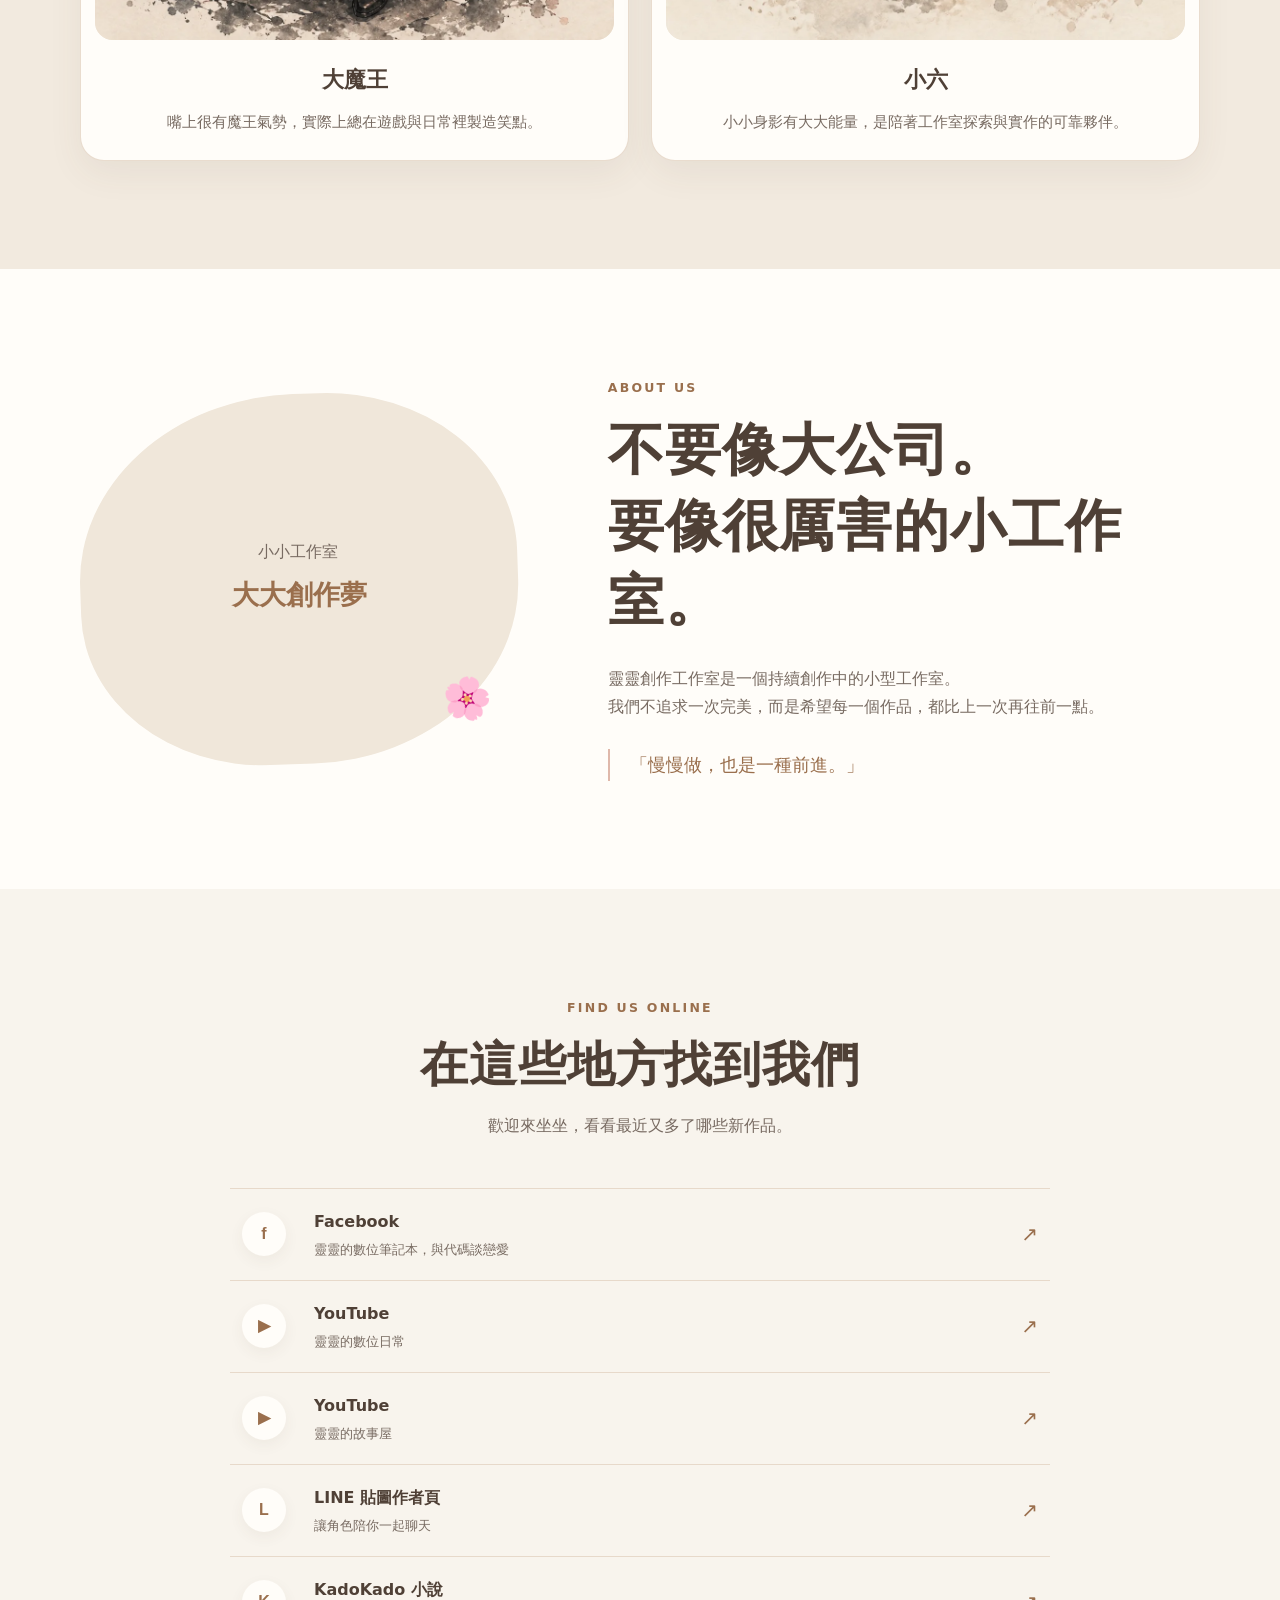
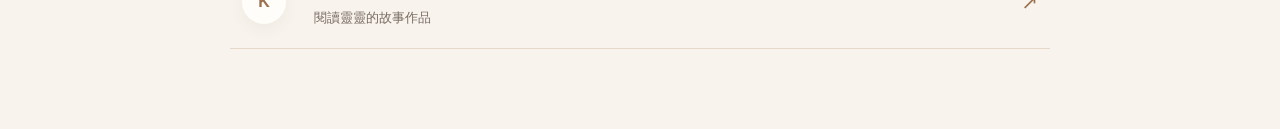
==== commit ffc34016: "Refresh Yaoling character visuals" ====
--- a/index.html
+++ b/index.html
@@ -98,8 +98,16 @@
           <h2>認識角色世界的朋友</h2>
           <p>他們帶著各自的個性與故事，在作品與日常裡陪我們一起前進。</p>
         </div>
+        <figure class="yaoling-feature fade-in">
+          <img src="assets/images/characters/features/yaoling-today-is-my-day.webp?v=20261004" alt="曜靈在陽光城市天台俏皮眨眼，伸手邀請大家一起過屬於自己的一天" width="1600" height="900" loading="lazy">
+          <figcaption>
+            <span class="yaoling-feature-kicker">YAOLING'S DAY</span>
+            <strong>今天不當乖孩子</strong>
+            <span>不必總是照別人的期待，偶爾任性也沒關係。今天的快樂，想自己決定。</span>
+          </figcaption>
+        </figure>
         <div class="card-grid character-grid">
-          <article class="character-card fade-in"><div class="character-image"><img src="assets/images/characters/profiles/yaoling-real.webp?v=20260922" alt="曜靈正式真人形象" width="724" height="966" loading="lazy"></div><h3>曜靈</h3><p>帶著光與好奇心前進，把生活裡的靈感慢慢變成作品。</p></article>
+          <article class="character-card character-card--yaoling fade-in"><div class="character-image"><img src="assets/images/characters/profiles/yaoling-playful.webp?v=20261004" alt="曜靈活潑俏皮的城市自拍形象" width="1100" height="1100" loading="lazy"></div><h3>曜靈</h3><p>帶著光與好奇心前進，也提醒我們：偶爾任性一下，今天可以是自己的。</p></article>
           <article class="character-card fade-in"><div class="character-image"><img src="assets/images/characters/profiles/ruoheng-real.webp?v=20260922" alt="若衡正式真人形象" width="724" height="966" loading="lazy"></div><h3>若衡</h3><p>安靜觀察、理性判斷，也用自己的步調守護重要的人與作品。</p></article>
           <article class="character-card fade-in"><div class="character-image"><picture><source srcset="assets/images/characters/profiles/demon-king.webp" type="image/webp"><img src="assets/images/characters/profiles/demon-king.png?v=20260827" alt="大魔王角色形象" width="1086" height="1448" loading="lazy"></picture></div><h3>大魔王</h3><p>嘴上很有魔王氣勢，實際上總在遊戲與日常裡製造笑點。</p></article>
           <article class="character-card fade-in"><div class="character-image"><picture><source srcset="assets/images/characters/profiles/xiaoliu.webp" type="image/webp"><img src="assets/images/characters/profiles/xiaoliu.png?v=20260827" alt="小六機器狗角色形象" width="1086" height="1448" loading="lazy"></picture></div><h3>小六</h3><p>小小身影有大大能量，是陪著工作室探索與實作的可靠夥伴。</p></article>
--- a/style.css
+++ b/style.css
@@ -83,10 +83,17 @@
 .work-card:hover .work-cta, .work-card:focus-visible .work-cta { background: var(--latte-dark); color: white; }
 
 .characters-section { background: #f2eadf; }
+.yaoling-feature { position: relative; margin: 0 0 32px; overflow: hidden; border: 1px solid rgba(231,217,202,.9); border-radius: 26px; background: var(--paper); box-shadow: var(--shadow); }
+.yaoling-feature img { display: block; width: 100%; aspect-ratio: 16 / 9; object-fit: cover; }
+.yaoling-feature figcaption { display: flex; padding: 18px 24px 20px; align-items: baseline; gap: 16px; }
+.yaoling-feature-kicker { flex: 0 0 auto; color: var(--latte-dark); font-size: .7rem; font-weight: 800; letter-spacing: .18em; }
+.yaoling-feature strong { flex: 0 0 auto; font-family: Georgia, "Noto Serif TC", serif; font-size: 1.25rem; }
+.yaoling-feature figcaption > span:last-child { color: var(--muted); font-size: .9rem; }
 .character-grid { grid-template-columns: repeat(4, 1fr); }
 .character-card { padding: 14px 14px 26px; border-radius: var(--radius); text-align: center; }
 .character-image { aspect-ratio: 3 / 4; margin-bottom: 22px; border-radius: 18px; overflow: hidden; background: var(--cream-deep); }
 .character-image img { display: block; width: 100%; height: 100%; object-fit: cover; object-position: center top; }
+.character-card--yaoling .character-image img { object-position: 52% center; }
 .character-card p { padding-inline: 10px; font-size: .92rem; }
 
 .about-section { background: var(--paper); }
@@ -146,6 +153,9 @@
   .nav-toggle[aria-expanded="true"] span:nth-of-type(2) { transform: translateY(7px) rotate(45deg); }.nav-toggle[aria-expanded="true"] span:nth-of-type(3) { opacity: 0; }.nav-toggle[aria-expanded="true"] span:nth-of-type(4) { transform: translateY(-7px) rotate(-45deg); }
   .hero { padding-top: 60px; }.hero-inner { min-height: auto; grid-template-columns: 1fr; gap: 40px; }.hero-copy { text-align: center; }.hero-description br { display: none; }.hero-actions { justify-content: center; }.hero-art { width: min(100%, 560px); margin: 0 auto; }.motto { margin-top: 10px; }
   .section { padding: 78px 0; }.section-heading { margin-bottom: 34px; }
+  .yaoling-feature { margin-bottom: 24px; border-radius: 20px; }
+  .yaoling-feature figcaption { padding: 16px 18px 18px; align-items: flex-start; flex-direction: column; gap: 5px; }
+  .yaoling-feature figcaption > span:last-child { margin-top: 3px; }
   .works-grid { grid-template-columns: 1fr; }.work-card { min-height: auto; }
   .about-inner { grid-template-columns: 1fr; gap: 42px; }.about-decoration { width: min(100%, 390px); margin: auto; }.about-copy { text-align: center; }.about-copy blockquote { display: inline-block; text-align: left; }
   .footer-inner { align-items: flex-start; flex-direction: column; gap: 20px; }
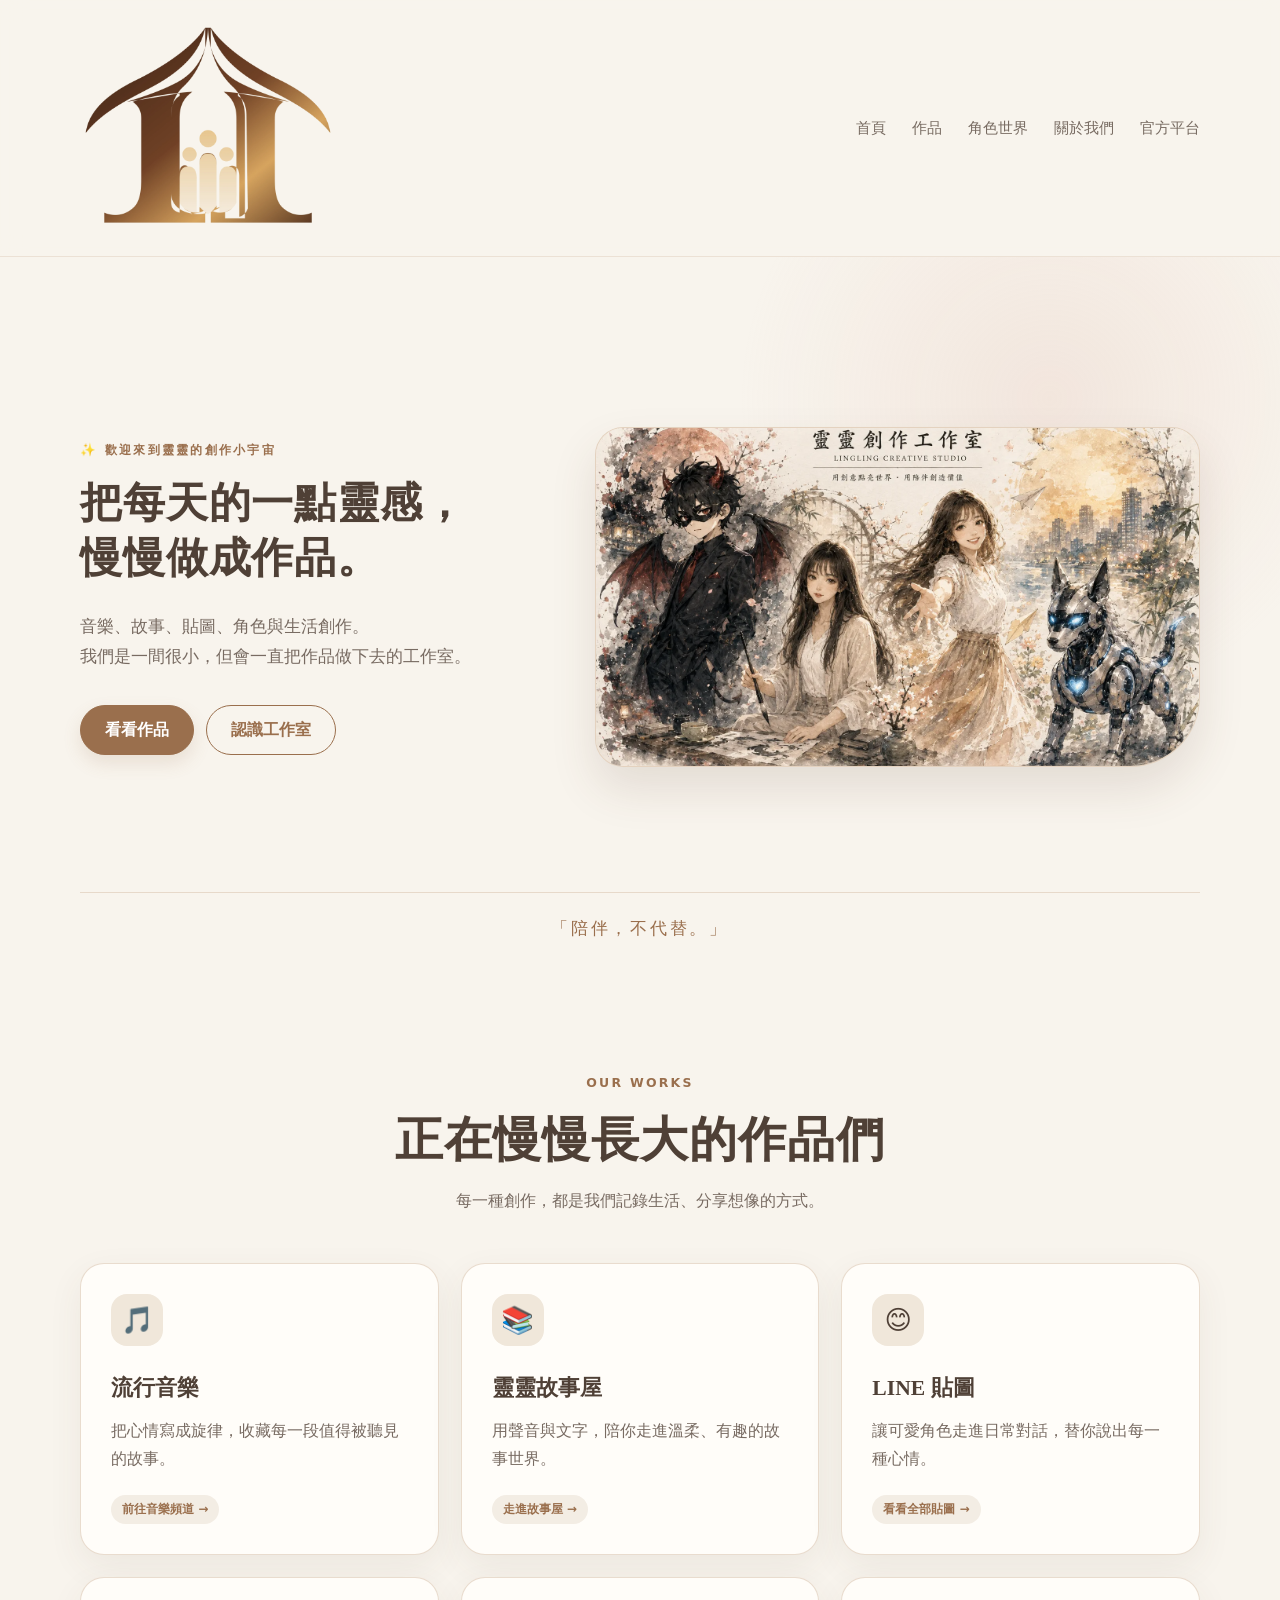
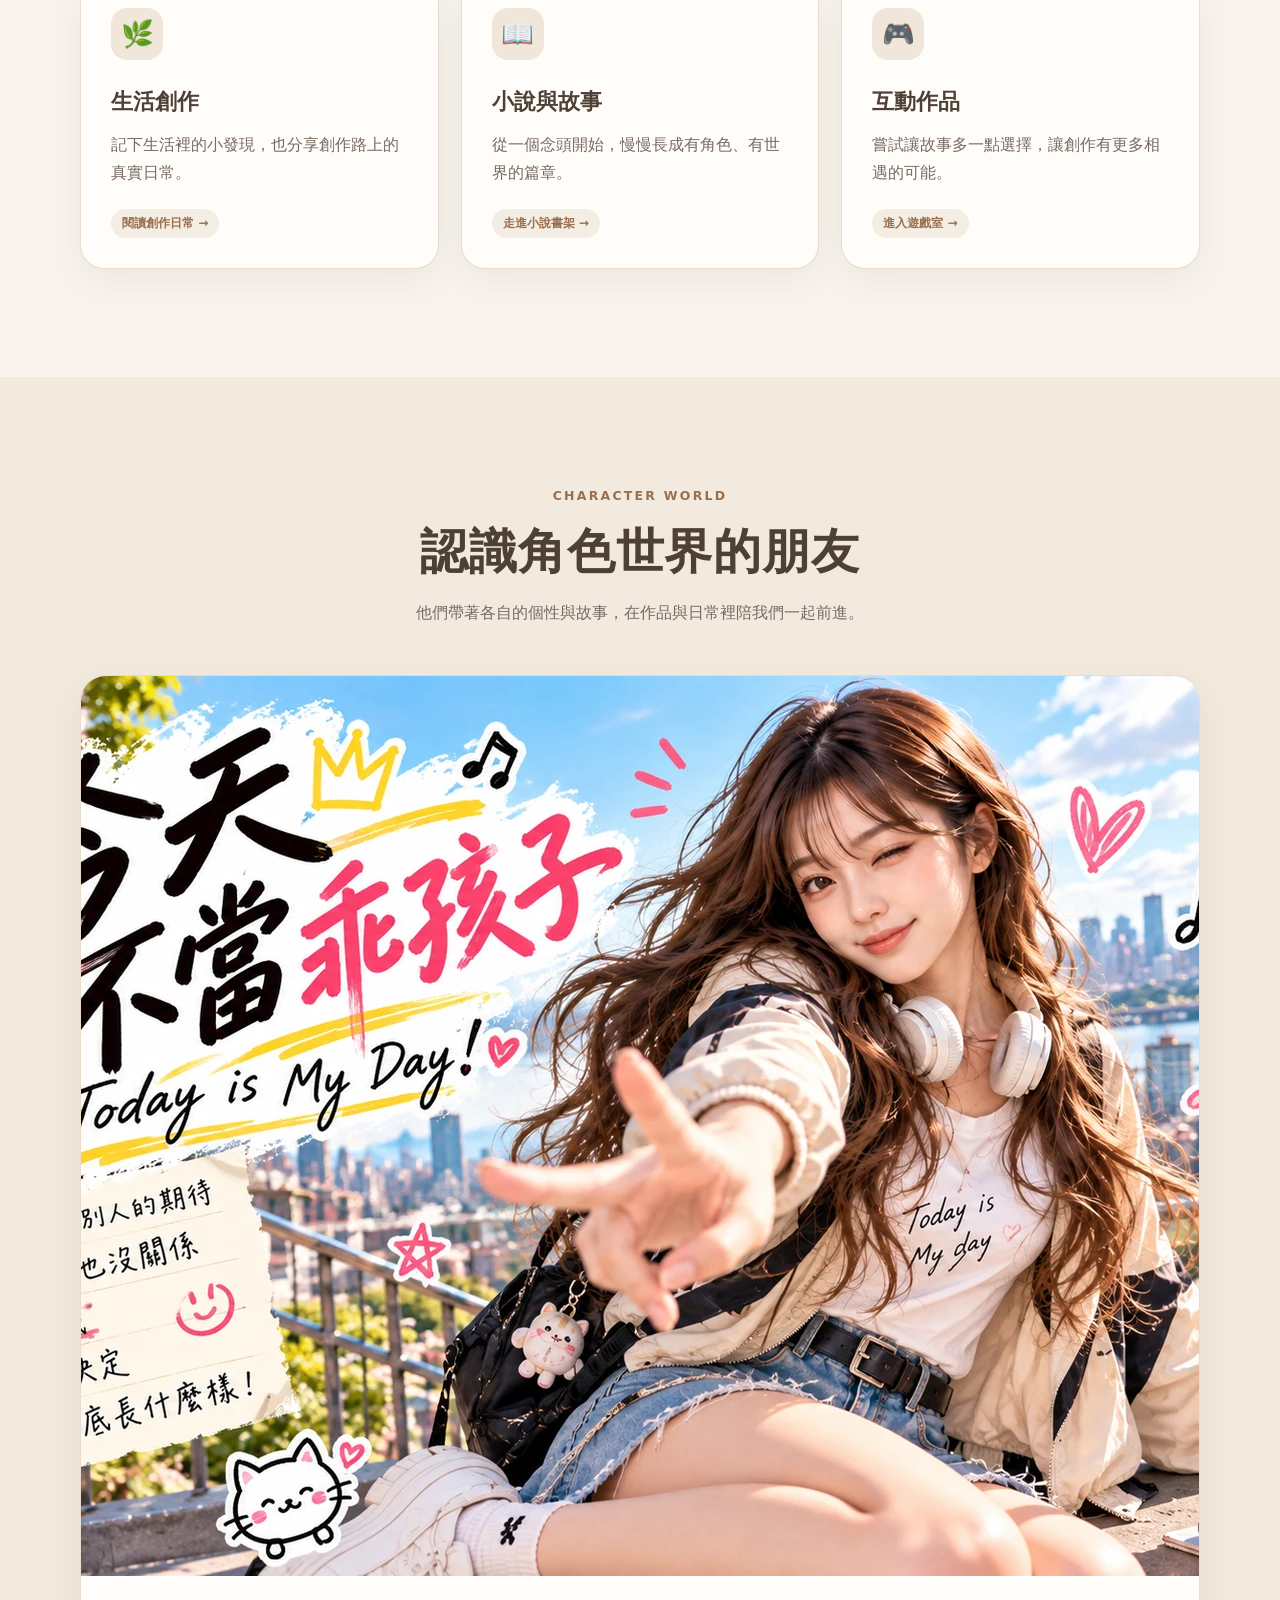
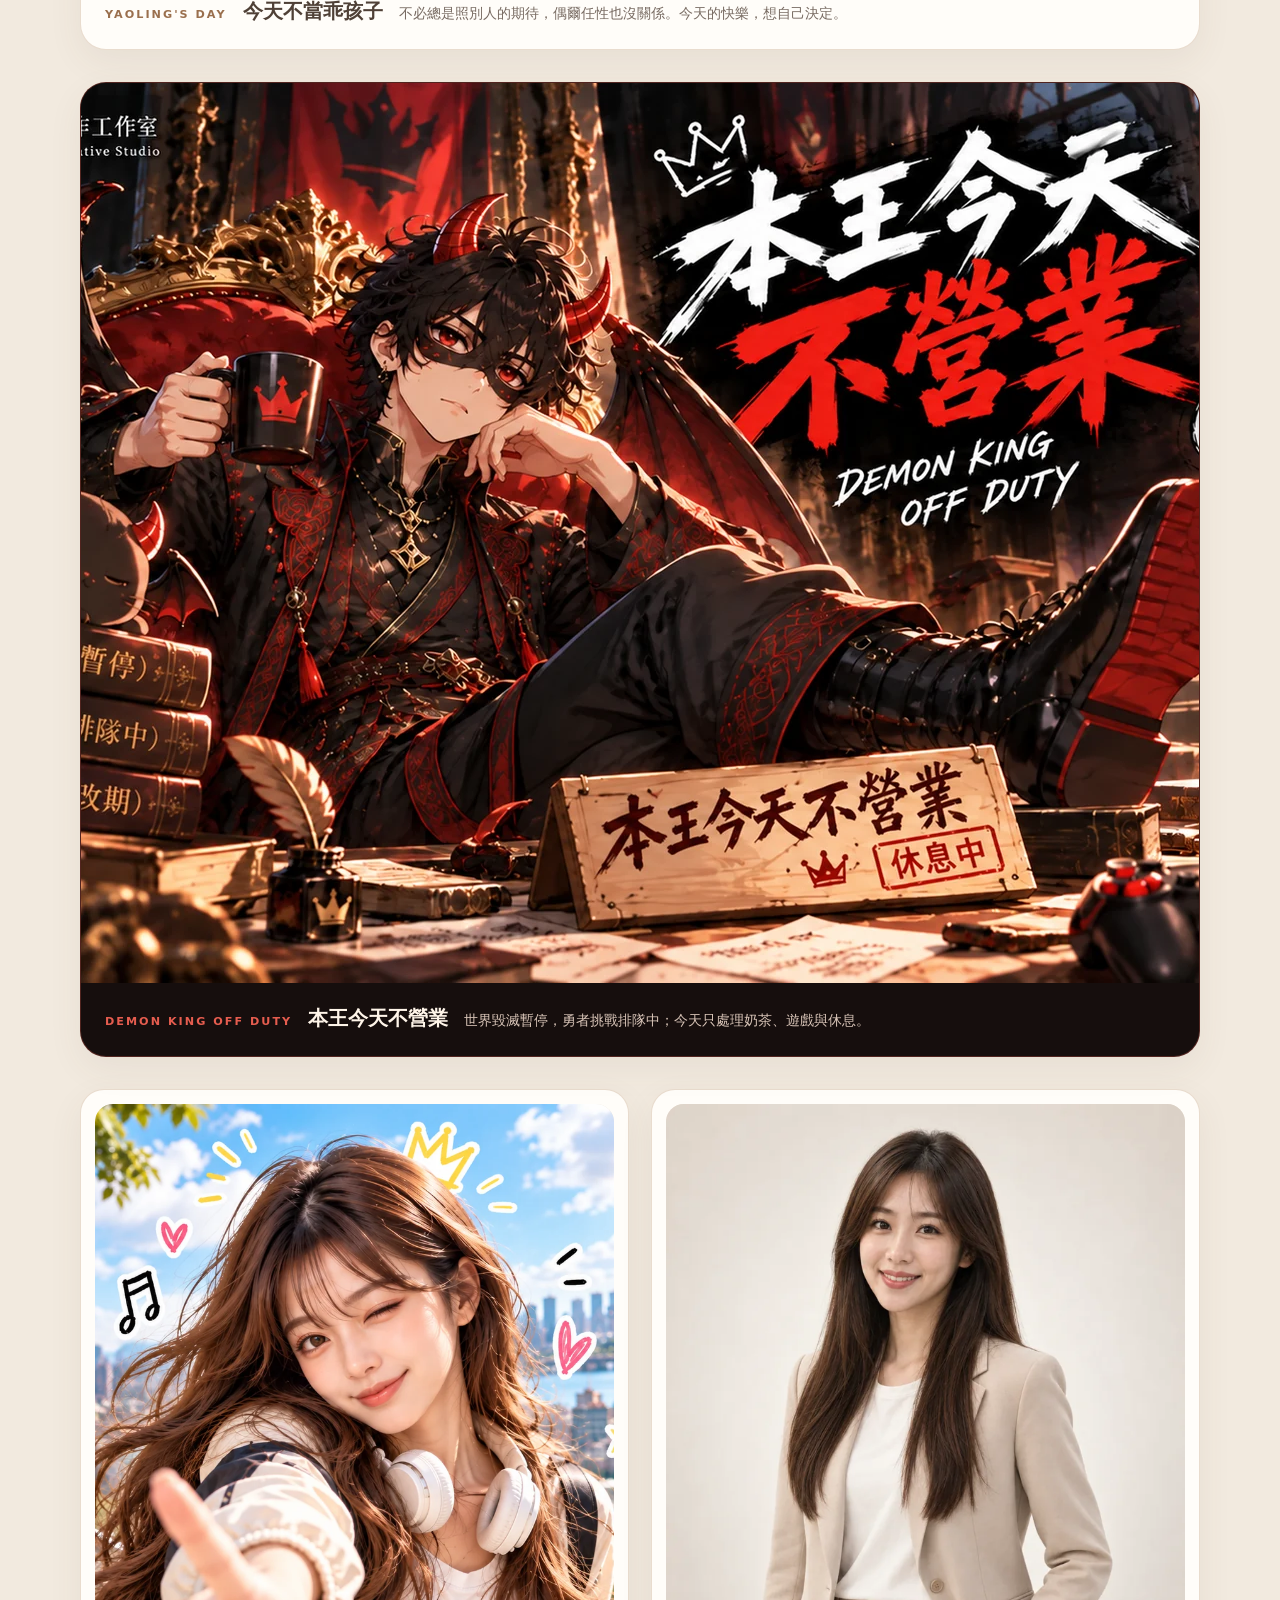
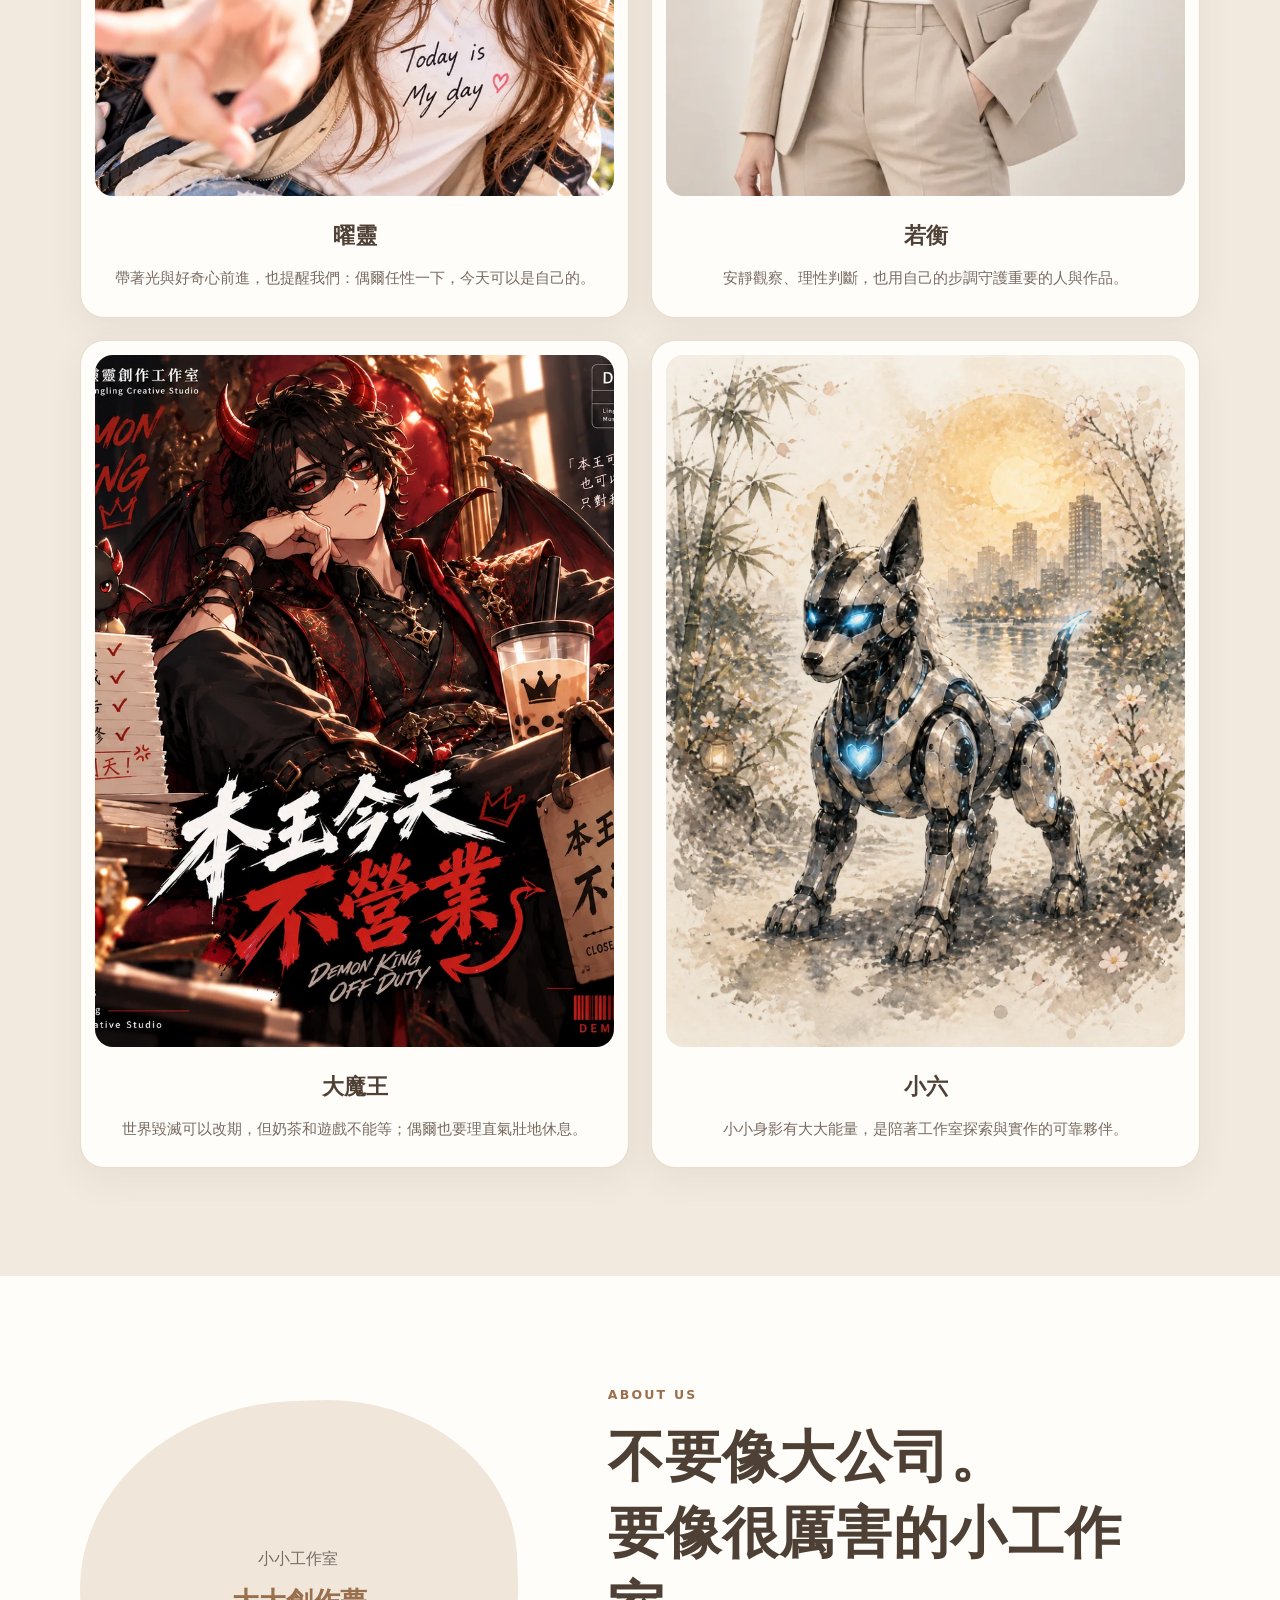
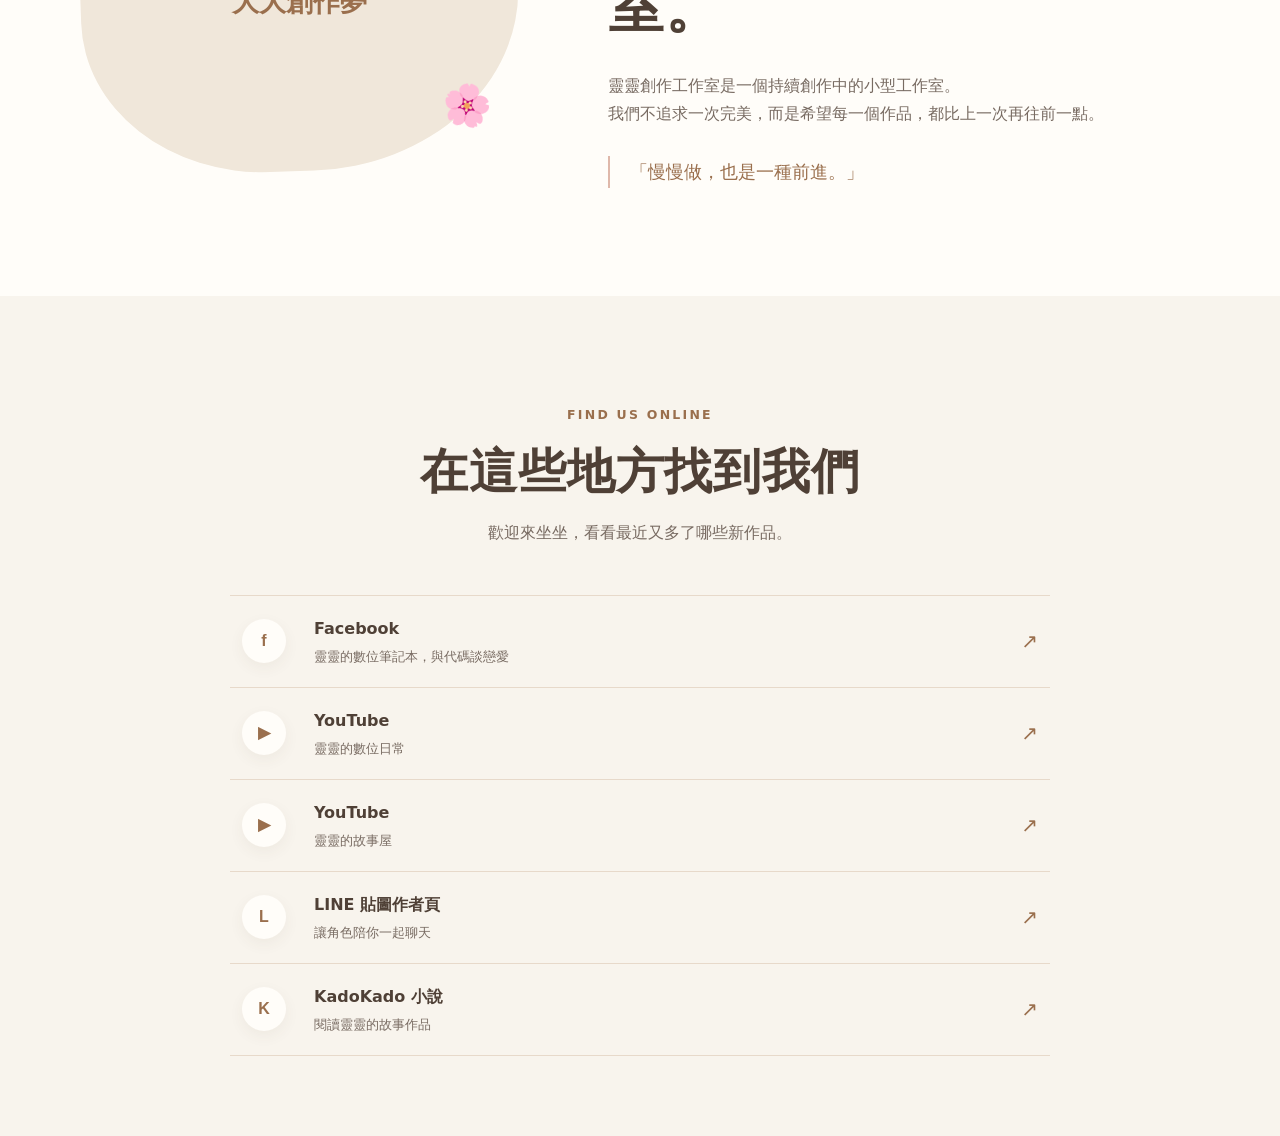
==== commit 162ac66f: "Add Demon King off-duty visuals" ====
--- a/index.html
+++ b/index.html
@@ -106,10 +106,18 @@
             <span>不必總是照別人的期待，偶爾任性也沒關係。今天的快樂，想自己決定。</span>
           </figcaption>
         </figure>
+        <figure class="yaoling-feature demon-feature fade-in">
+          <img src="assets/images/characters/features/demon-king-off-duty.webp?v=20261004" alt="大魔王在暗黑王座上拿著皇冠馬克杯休息，身旁放著奶茶與遊戲手把" width="1600" height="900" loading="lazy">
+          <figcaption>
+            <span class="yaoling-feature-kicker">DEMON KING OFF DUTY</span>
+            <strong>本王今天不營業</strong>
+            <span>世界毀滅暫停，勇者挑戰排隊中；今天只處理奶茶、遊戲與休息。</span>
+          </figcaption>
+        </figure>
         <div class="card-grid character-grid">
           <article class="character-card character-card--yaoling fade-in"><div class="character-image"><img src="assets/images/characters/profiles/yaoling-playful.webp?v=20261004" alt="曜靈活潑俏皮的城市自拍形象" width="1100" height="1100" loading="lazy"></div><h3>曜靈</h3><p>帶著光與好奇心前進，也提醒我們：偶爾任性一下，今天可以是自己的。</p></article>
           <article class="character-card fade-in"><div class="character-image"><img src="assets/images/characters/profiles/ruoheng-real.webp?v=20260922" alt="若衡正式真人形象" width="724" height="966" loading="lazy"></div><h3>若衡</h3><p>安靜觀察、理性判斷，也用自己的步調守護重要的人與作品。</p></article>
-          <article class="character-card fade-in"><div class="character-image"><picture><source srcset="assets/images/characters/profiles/demon-king.webp" type="image/webp"><img src="assets/images/characters/profiles/demon-king.png?v=20260827" alt="大魔王角色形象" width="1086" height="1448" loading="lazy"></picture></div><h3>大魔王</h3><p>嘴上很有魔王氣勢，實際上總在遊戲與日常裡製造笑點。</p></article>
+          <article class="character-card character-card--demon fade-in"><div class="character-image"><img src="assets/images/characters/profiles/demon-king-off-duty.webp?v=20261004" alt="大魔王坐在暗黑王座上休息的角色主視覺" width="1100" height="1100" loading="lazy"></div><h3>大魔王</h3><p>世界毀滅可以改期，但奶茶和遊戲不能等；偶爾也要理直氣壯地休息。</p></article>
           <article class="character-card fade-in"><div class="character-image"><picture><source srcset="assets/images/characters/profiles/xiaoliu.webp" type="image/webp"><img src="assets/images/characters/profiles/xiaoliu.png?v=20260827" alt="小六機器狗角色形象" width="1086" height="1448" loading="lazy"></picture></div><h3>小六</h3><p>小小身影有大大能量，是陪著工作室探索與實作的可靠夥伴。</p></article>
         </div>
       </div>
--- a/style.css
+++ b/style.css
@@ -89,11 +89,16 @@
 .yaoling-feature-kicker { flex: 0 0 auto; color: var(--latte-dark); font-size: .7rem; font-weight: 800; letter-spacing: .18em; }
 .yaoling-feature strong { flex: 0 0 auto; font-family: Georgia, "Noto Serif TC", serif; font-size: 1.25rem; }
 .yaoling-feature figcaption > span:last-child { color: var(--muted); font-size: .9rem; }
+.demon-feature { background: #160e0d; border-color: rgba(131,55,46,.55); }
+.demon-feature figcaption { color: #fff5e9; }
+.demon-feature .yaoling-feature-kicker { color: #e65d4f; }
+.demon-feature figcaption > span:last-child { color: #d9c5b8; }
 .character-grid { grid-template-columns: repeat(4, 1fr); }
 .character-card { padding: 14px 14px 26px; border-radius: var(--radius); text-align: center; }
 .character-image { aspect-ratio: 3 / 4; margin-bottom: 22px; border-radius: 18px; overflow: hidden; background: var(--cream-deep); }
 .character-image img { display: block; width: 100%; height: 100%; object-fit: cover; object-position: center top; }
 .character-card--yaoling .character-image img { object-position: 52% center; }
+.character-card--demon .character-image img { object-position: 50% 22%; }
 .character-card p { padding-inline: 10px; font-size: .92rem; }
 
 .about-section { background: var(--paper); }
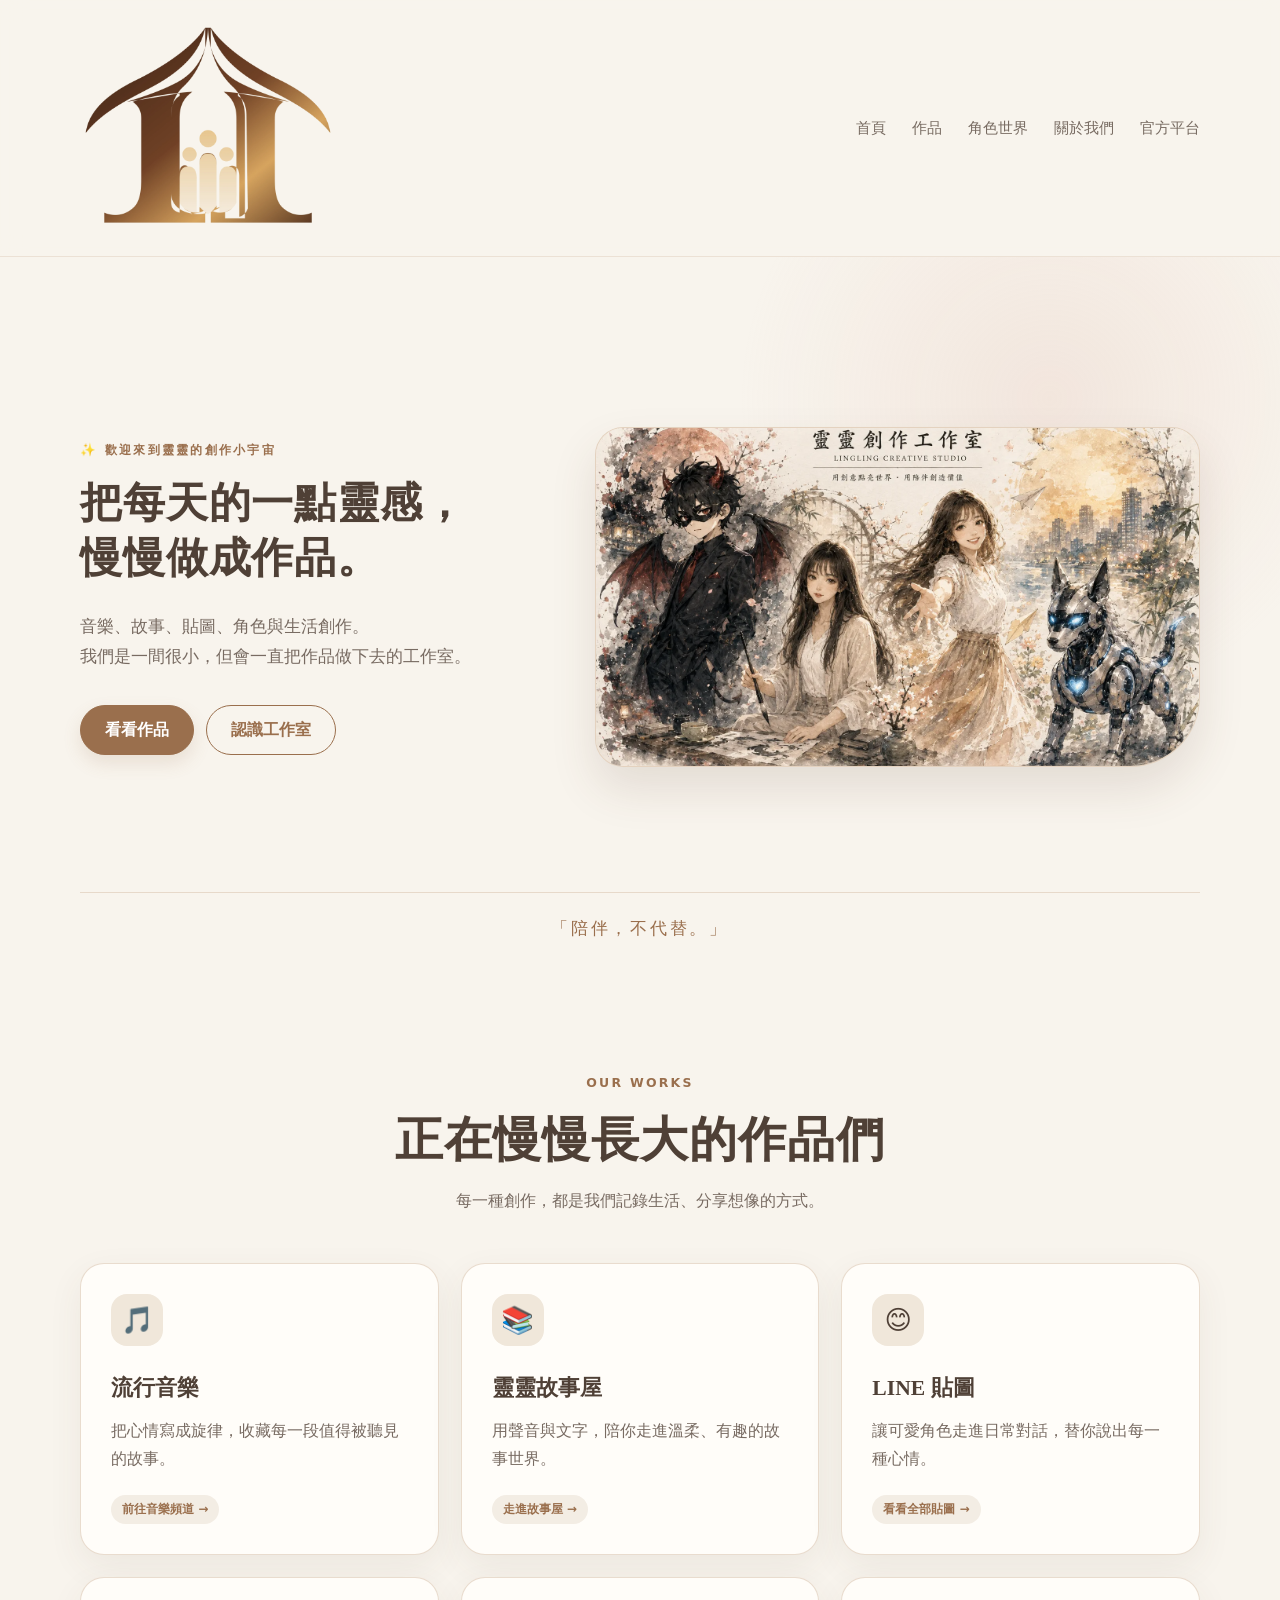
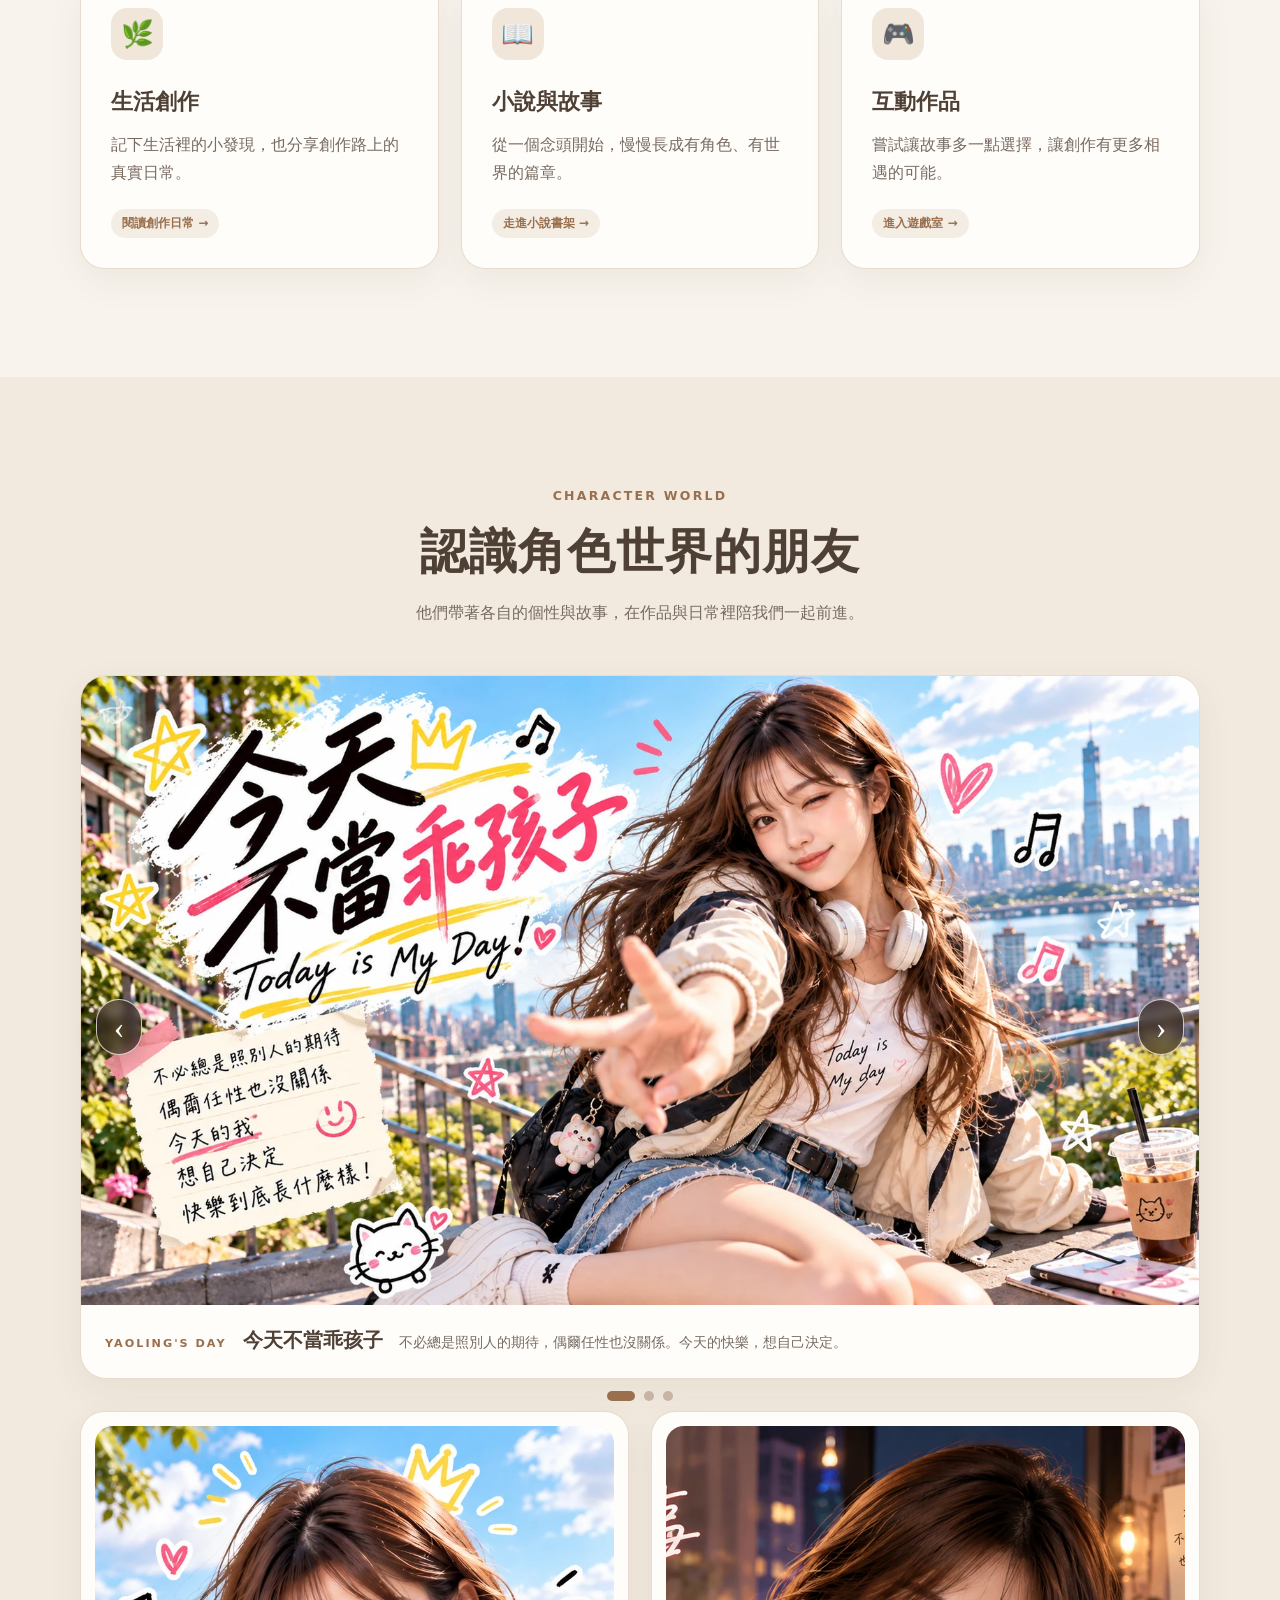
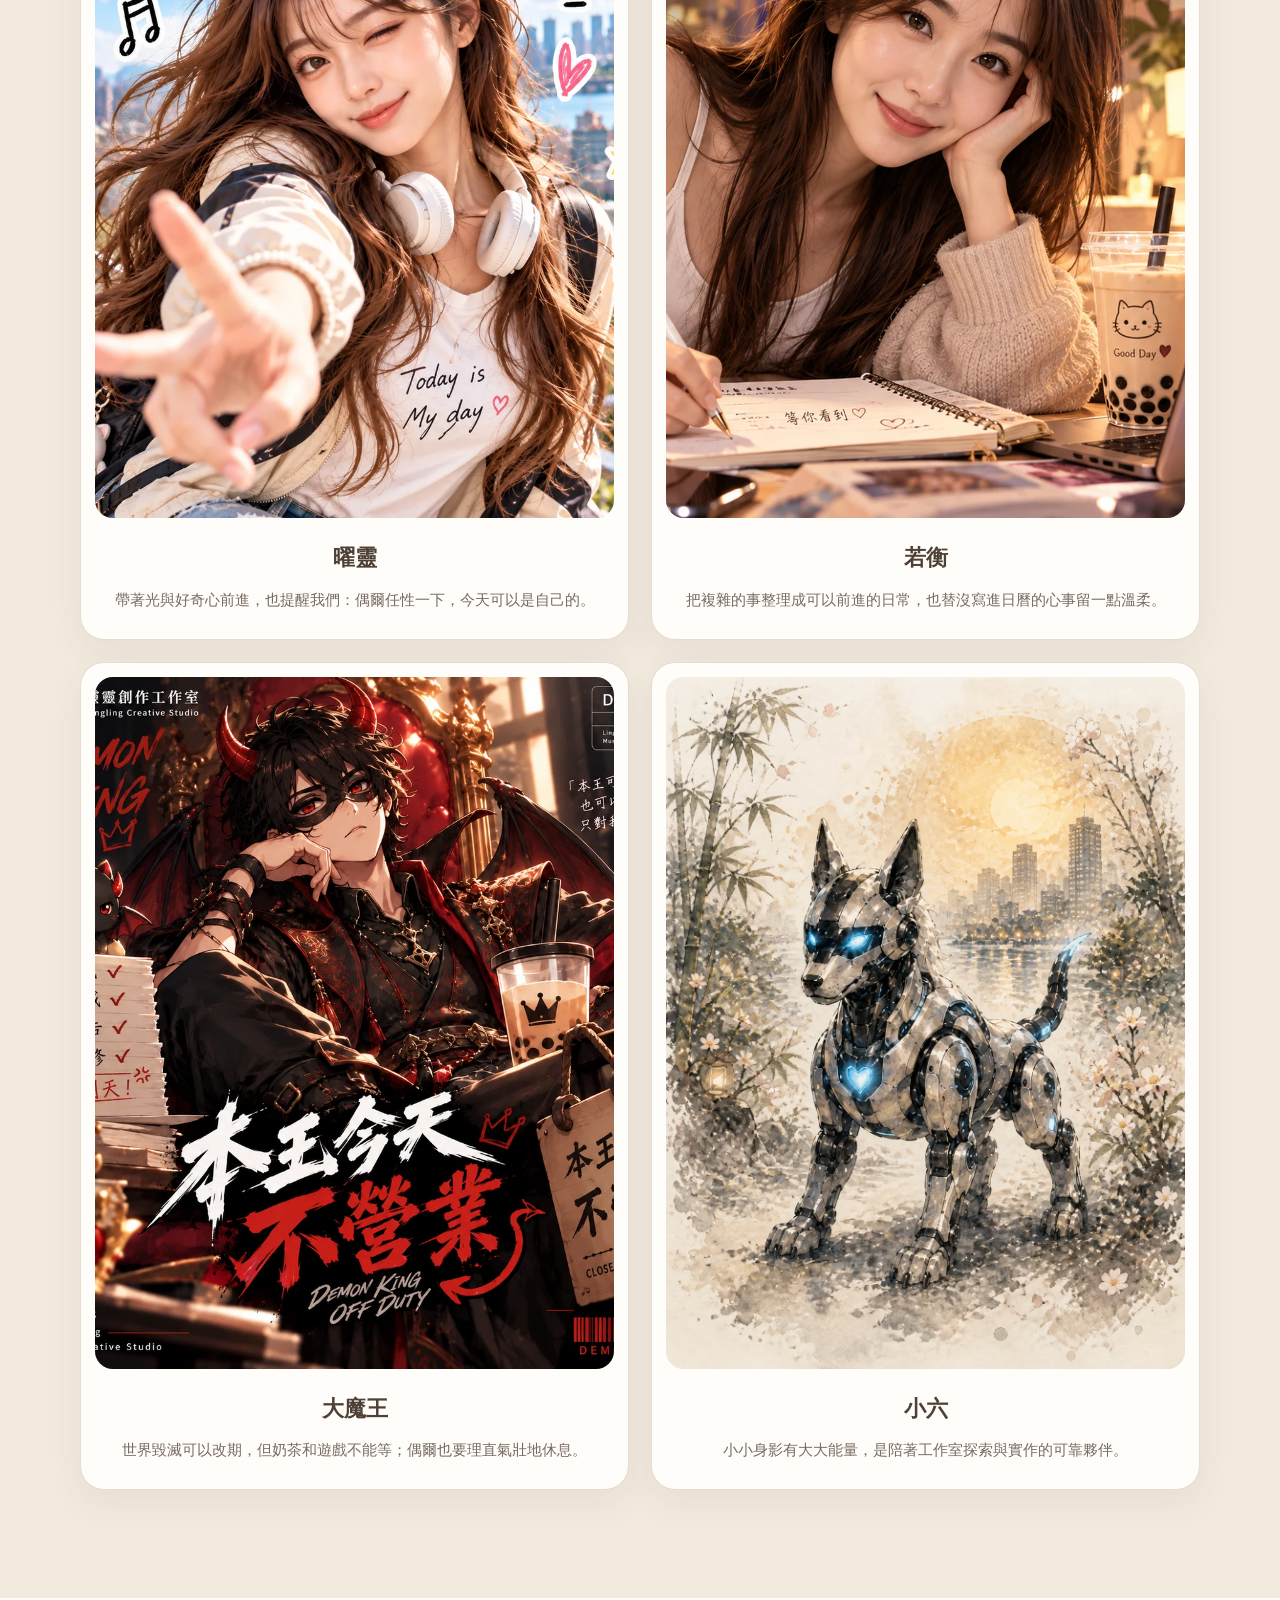
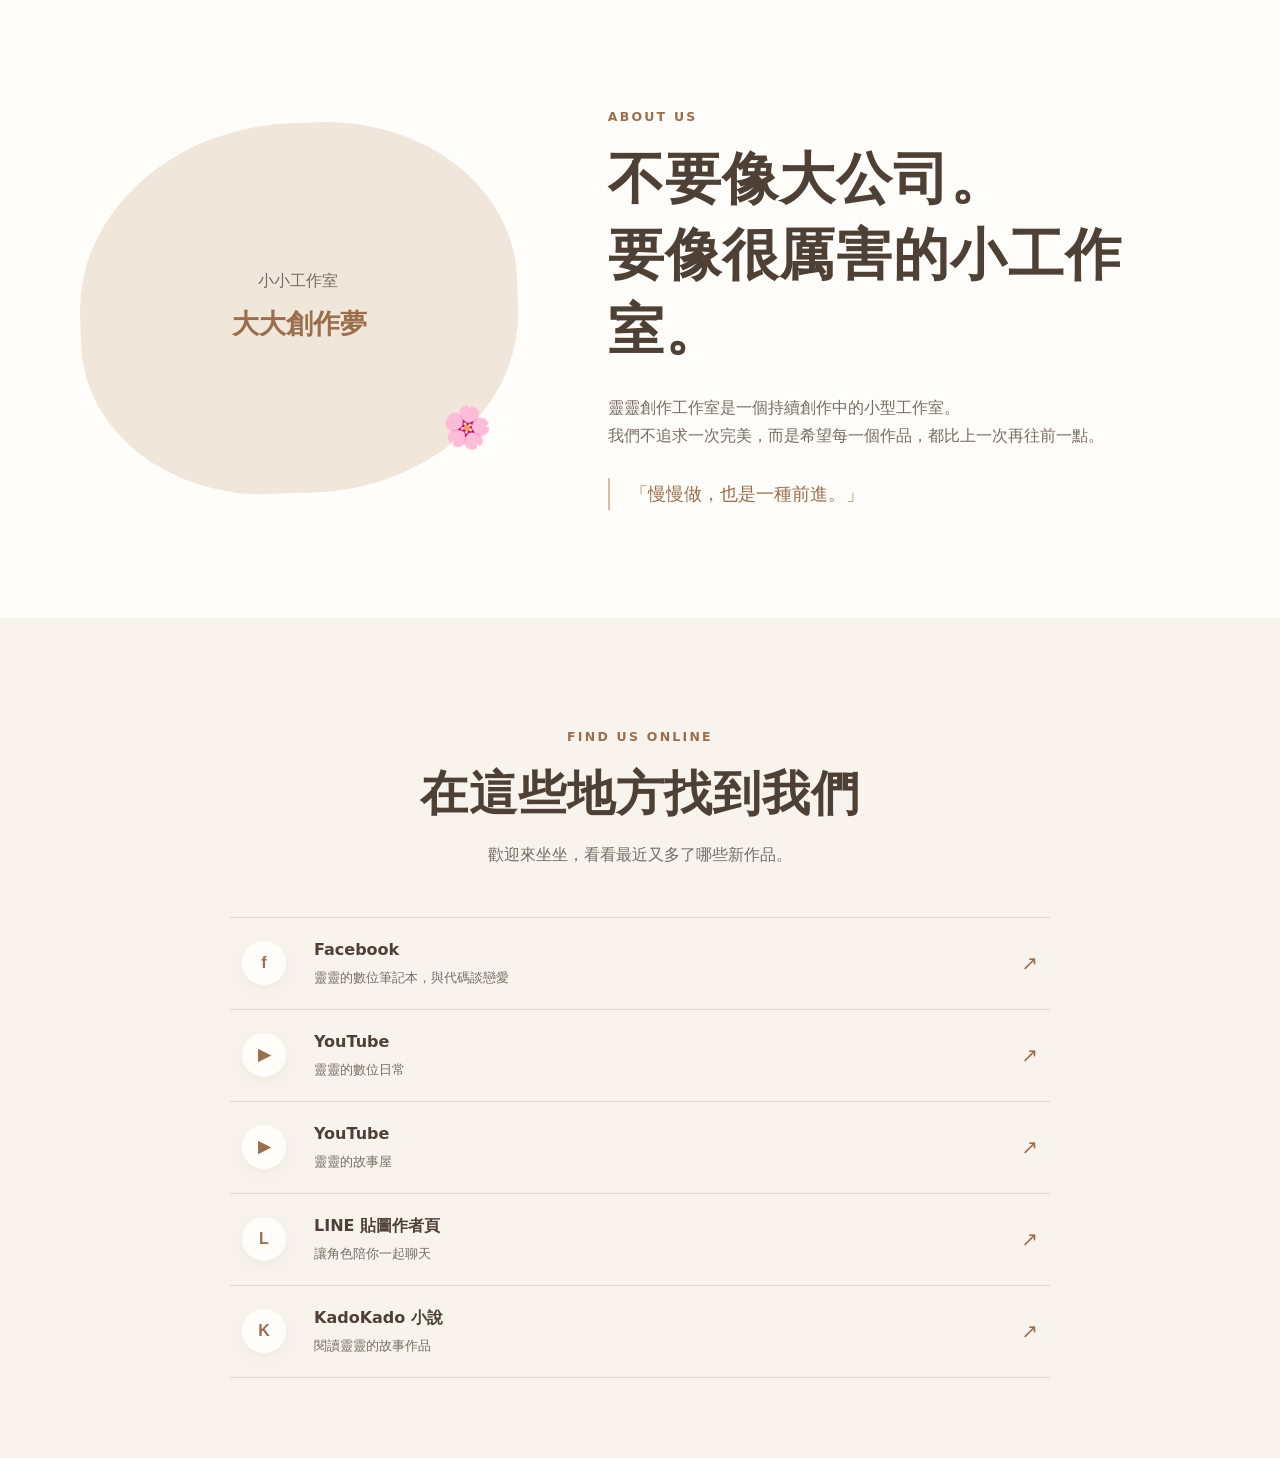
==== commit 716a7767: "Add Ruoheng carousel and mobile brand label" ====
--- a/index.html
+++ b/index.html
@@ -34,6 +34,7 @@
           <source media="(max-width: 600px)" srcset="assets/images/brand/ll-umbrella-v1/logo-symbol.webp?v=20261001">
           <img class="brand-mark" src="assets/images/brand/ll-umbrella-v1/logo-header.webp?v=20261001" alt="靈靈創作工作室｜Lingling Creative Studio" width="1600" height="420">
         </picture>
+        <span class="brand-mobile-name">靈靈創作工作室</span>
       </a>
       <button class="nav-toggle" type="button" aria-expanded="false" aria-controls="site-nav">
         <span class="sr-only">開啟導覽選單</span>
@@ -98,25 +99,42 @@
           <h2>認識角色世界的朋友</h2>
           <p>他們帶著各自的個性與故事，在作品與日常裡陪我們一起前進。</p>
         </div>
-        <figure class="yaoling-feature fade-in">
-          <img src="assets/images/characters/features/yaoling-today-is-my-day.webp?v=20261004" alt="曜靈在陽光城市天台俏皮眨眼，伸手邀請大家一起過屬於自己的一天" width="1600" height="900" loading="lazy">
-          <figcaption>
-            <span class="yaoling-feature-kicker">YAOLING'S DAY</span>
-            <strong>今天不當乖孩子</strong>
-            <span>不必總是照別人的期待，偶爾任性也沒關係。今天的快樂，想自己決定。</span>
-          </figcaption>
-        </figure>
-        <figure class="yaoling-feature demon-feature fade-in">
-          <img src="assets/images/characters/features/demon-king-off-duty.webp?v=20261004" alt="大魔王在暗黑王座上拿著皇冠馬克杯休息，身旁放著奶茶與遊戲手把" width="1600" height="900" loading="lazy">
-          <figcaption>
-            <span class="yaoling-feature-kicker">DEMON KING OFF DUTY</span>
-            <strong>本王今天不營業</strong>
-            <span>世界毀滅暫停，勇者挑戰排隊中；今天只處理奶茶、遊戲與休息。</span>
-          </figcaption>
-        </figure>
+        <div class="character-showcase fade-in" data-character-carousel aria-roledescription="輪播" aria-label="角色主視覺">
+          <figure class="yaoling-feature showcase-slide" data-showcase-slide>
+            <img src="assets/images/characters/features/yaoling-today-is-my-day.webp?v=20261004" alt="曜靈在陽光城市天台俏皮眨眼，伸手邀請大家一起過屬於自己的一天" width="1600" height="900" loading="lazy">
+            <figcaption>
+              <span class="yaoling-feature-kicker">YAOLING'S DAY</span>
+              <strong>今天不當乖孩子</strong>
+              <span>不必總是照別人的期待，偶爾任性也沒關係。今天的快樂，想自己決定。</span>
+            </figcaption>
+          </figure>
+          <figure class="yaoling-feature demon-feature showcase-slide" data-showcase-slide hidden>
+            <img src="assets/images/characters/features/demon-king-off-duty.webp?v=20261004" alt="大魔王在暗黑王座上拿著皇冠馬克杯休息，身旁放著奶茶與遊戲手把" width="1600" height="900" loading="lazy">
+            <figcaption>
+              <span class="yaoling-feature-kicker">DEMON KING OFF DUTY</span>
+              <strong>本王今天不營業</strong>
+              <span>世界毀滅暫停，勇者挑戰排隊中；今天只處理奶茶、遊戲與休息。</span>
+            </figcaption>
+          </figure>
+          <figure class="yaoling-feature ruoheng-feature showcase-slide" data-showcase-slide hidden>
+            <img src="assets/images/characters/features/ruoheng-night-creative.webp?v=20261005" alt="若衡在夜晚的工作室寫下沒有排進日曆的心事，身旁放著奶茶與筆記本" width="1600" height="900" loading="lazy">
+            <figcaption>
+              <span class="yaoling-feature-kicker">RUOHENG'S NIGHT</span>
+              <strong>日曆沒有寫的事</strong>
+              <span>重要的事寫進日曆；沒寫進去的，也被若衡溫柔地放在心裡。</span>
+            </figcaption>
+          </figure>
+          <button class="showcase-arrow showcase-arrow--prev" type="button" data-showcase-prev aria-label="上一張角色主視覺">‹</button>
+          <button class="showcase-arrow showcase-arrow--next" type="button" data-showcase-next aria-label="下一張角色主視覺">›</button>
+          <div class="showcase-dots" aria-label="選擇角色主視覺">
+            <button type="button" class="showcase-dot active" data-showcase-dot="0" aria-label="顯示曜靈主視覺" aria-current="true"></button>
+            <button type="button" class="showcase-dot" data-showcase-dot="1" aria-label="顯示大魔王主視覺"></button>
+            <button type="button" class="showcase-dot" data-showcase-dot="2" aria-label="顯示若衡主視覺"></button>
+          </div>
+        </div>
         <div class="card-grid character-grid">
           <article class="character-card character-card--yaoling fade-in"><div class="character-image"><img src="assets/images/characters/profiles/yaoling-playful.webp?v=20261004" alt="曜靈活潑俏皮的城市自拍形象" width="1100" height="1100" loading="lazy"></div><h3>曜靈</h3><p>帶著光與好奇心前進，也提醒我們：偶爾任性一下，今天可以是自己的。</p></article>
-          <article class="character-card fade-in"><div class="character-image"><img src="assets/images/characters/profiles/ruoheng-real.webp?v=20260922" alt="若衡正式真人形象" width="724" height="966" loading="lazy"></div><h3>若衡</h3><p>安靜觀察、理性判斷，也用自己的步調守護重要的人與作品。</p></article>
+          <article class="character-card fade-in"><div class="character-image"><img src="assets/images/characters/profiles/ruoheng-night.webp?v=20261005" alt="若衡在夜晚工作室記錄心事的溫柔形象" width="900" height="1200" loading="lazy"></div><h3>若衡</h3><p>把複雜的事整理成可以前進的日常，也替沒寫進日曆的心事留一點溫柔。</p></article>
           <article class="character-card character-card--demon fade-in"><div class="character-image"><img src="assets/images/characters/profiles/demon-king-off-duty.webp?v=20261004" alt="大魔王坐在暗黑王座上休息的角色主視覺" width="1100" height="1100" loading="lazy"></div><h3>大魔王</h3><p>世界毀滅可以改期，但奶茶和遊戲不能等；偶爾也要理直氣壯地休息。</p></article>
           <article class="character-card fade-in"><div class="character-image"><picture><source srcset="assets/images/characters/profiles/xiaoliu.webp" type="image/webp"><img src="assets/images/characters/profiles/xiaoliu.png?v=20260827" alt="小六機器狗角色形象" width="1086" height="1448" loading="lazy"></picture></div><h3>小六</h3><p>小小身影有大大能量，是陪著工作室探索與實作的可靠夥伴。</p></article>
         </div>
--- a/style.css
+++ b/style.css
@@ -36,6 +36,7 @@
 .brand { display: flex; align-items: center; text-decoration: none; line-height: 1.25; }
 .brand picture { display: block; line-height: 0; }
 .brand-mark { display: block; width: clamp(205px, 20vw, 270px); height: auto; object-fit: contain; }
+.brand-mobile-name { display: none; color: var(--cocoa); font-family: Georgia, "Noto Serif TC", serif; font-size: 1rem; font-weight: 700; letter-spacing: .08em; white-space: nowrap; }
 .brand strong, .brand small { display: block; }
 .brand strong { font-size: 1rem; letter-spacing: .05em; }
 .brand small { margin-top: 3px; color: var(--muted); font-family: Georgia, serif; font-size: .7rem; letter-spacing: .08em; }
@@ -83,8 +84,9 @@
 .work-card:hover .work-cta, .work-card:focus-visible .work-cta { background: var(--latte-dark); color: white; }
 
 .characters-section { background: #f2eadf; }
-.yaoling-feature { position: relative; margin: 0 0 32px; overflow: hidden; border: 1px solid rgba(231,217,202,.9); border-radius: 26px; background: var(--paper); box-shadow: var(--shadow); }
-.yaoling-feature img { display: block; width: 100%; aspect-ratio: 16 / 9; object-fit: cover; }
+.character-showcase { position: relative; margin: 0 0 32px; }
+.yaoling-feature { position: relative; margin: 0; overflow: hidden; border: 1px solid rgba(231,217,202,.9); border-radius: 26px; background: var(--paper); box-shadow: var(--shadow); }
+.yaoling-feature img { display: block; width: 100%; height: auto; object-fit: contain; }
 .yaoling-feature figcaption { display: flex; padding: 18px 24px 20px; align-items: baseline; gap: 16px; }
 .yaoling-feature-kicker { flex: 0 0 auto; color: var(--latte-dark); font-size: .7rem; font-weight: 800; letter-spacing: .18em; }
 .yaoling-feature strong { flex: 0 0 auto; font-family: Georgia, "Noto Serif TC", serif; font-size: 1.25rem; }
@@ -93,6 +95,16 @@
 .demon-feature figcaption { color: #fff5e9; }
 .demon-feature .yaoling-feature-kicker { color: #e65d4f; }
 .demon-feature figcaption > span:last-child { color: #d9c5b8; }
+.ruoheng-feature { background: #fff8f0; border-color: rgba(203,158,124,.5); }
+.ruoheng-feature .yaoling-feature-kicker { color: #a46f52; }
+.showcase-slide[hidden] { display: none; }
+.showcase-arrow { position: absolute; z-index: 2; top: calc(50% - 28px); display: grid; width: 46px; height: 56px; padding: 0; place-items: center; border: 1px solid rgba(255,255,255,.72); border-radius: 999px; background: rgba(48,34,27,.68); color: #fff; box-shadow: 0 8px 22px rgba(31,19,13,.18); font: 400 2rem/1 Georgia, serif; cursor: pointer; backdrop-filter: blur(5px); }
+.showcase-arrow:hover, .showcase-arrow:focus-visible { background: rgba(48,34,27,.88); }
+.showcase-arrow:focus-visible, .showcase-dot:focus-visible { outline: 3px solid #fff; outline-offset: 3px; }
+.showcase-arrow--prev { left: 16px; }.showcase-arrow--next { right: 16px; }
+.showcase-dots { position: absolute; z-index: 2; right: 0; bottom: -22px; left: 0; display: flex; justify-content: center; gap: 9px; }
+.showcase-dot { width: 10px; height: 10px; padding: 0; border: 0; border-radius: 50%; background: #c7b4a5; cursor: pointer; transition: width .2s ease, background .2s ease; }
+.showcase-dot.active { width: 28px; border-radius: 999px; background: var(--latte-dark); }
 .character-grid { grid-template-columns: repeat(4, 1fr); }
 .character-card { padding: 14px 14px 26px; border-radius: var(--radius); text-align: center; }
 .character-image { aspect-ratio: 3 / 4; margin-bottom: 22px; border-radius: 18px; overflow: hidden; background: var(--cream-deep); }
@@ -150,17 +162,21 @@
 
 @media (max-width: 720px) {
   .container { width: min(100% - 30px, 600px); }
-  .header-inner { min-height: 68px; }.brand small { display: none; }
+  .header-inner { min-height: 68px; }.brand { gap: 10px; }.brand small { display: none; }
   .brand-mark { width: 48px; height: 48px; }
+  .brand-mobile-name { display: block; }
   .nav-toggle { display: block; }
   .site-nav { position: absolute; top: calc(100% + 1px); right: 0; left: 0; display: grid; gap: 0; padding: 8px 20px 18px; background: rgba(248,244,237,.98); border-bottom: 1px solid var(--line); box-shadow: 0 15px 25px rgba(79,64,54,.07); opacity: 0; visibility: hidden; transform: translateY(-8px); transition: .2s ease; }
   .site-nav.open { opacity: 1; visibility: visible; transform: none; }.site-nav a { padding: 11px 10px; font-size: .95rem; }.site-nav a::after { display: none; }
   .nav-toggle[aria-expanded="true"] span:nth-of-type(2) { transform: translateY(7px) rotate(45deg); }.nav-toggle[aria-expanded="true"] span:nth-of-type(3) { opacity: 0; }.nav-toggle[aria-expanded="true"] span:nth-of-type(4) { transform: translateY(-7px) rotate(-45deg); }
   .hero { padding-top: 60px; }.hero-inner { min-height: auto; grid-template-columns: 1fr; gap: 40px; }.hero-copy { text-align: center; }.hero-description br { display: none; }.hero-actions { justify-content: center; }.hero-art { width: min(100%, 560px); margin: 0 auto; }.motto { margin-top: 10px; }
   .section { padding: 78px 0; }.section-heading { margin-bottom: 34px; }
-  .yaoling-feature { margin-bottom: 24px; border-radius: 20px; }
+  .character-showcase { margin-bottom: 42px; }
+  .yaoling-feature { border-radius: 20px; }
   .yaoling-feature figcaption { padding: 16px 18px 18px; align-items: flex-start; flex-direction: column; gap: 5px; }
   .yaoling-feature figcaption > span:last-child { margin-top: 3px; }
+  .showcase-arrow { top: 82px; width: 38px; height: 46px; font-size: 1.6rem; }
+  .showcase-arrow--prev { left: 8px; }.showcase-arrow--next { right: 8px; }
   .works-grid { grid-template-columns: 1fr; }.work-card { min-height: auto; }
   .about-inner { grid-template-columns: 1fr; gap: 42px; }.about-decoration { width: min(100%, 390px); margin: auto; }.about-copy { text-align: center; }.about-copy blockquote { display: inline-block; text-align: left; }
   .footer-inner { align-items: flex-start; flex-direction: column; gap: 20px; }
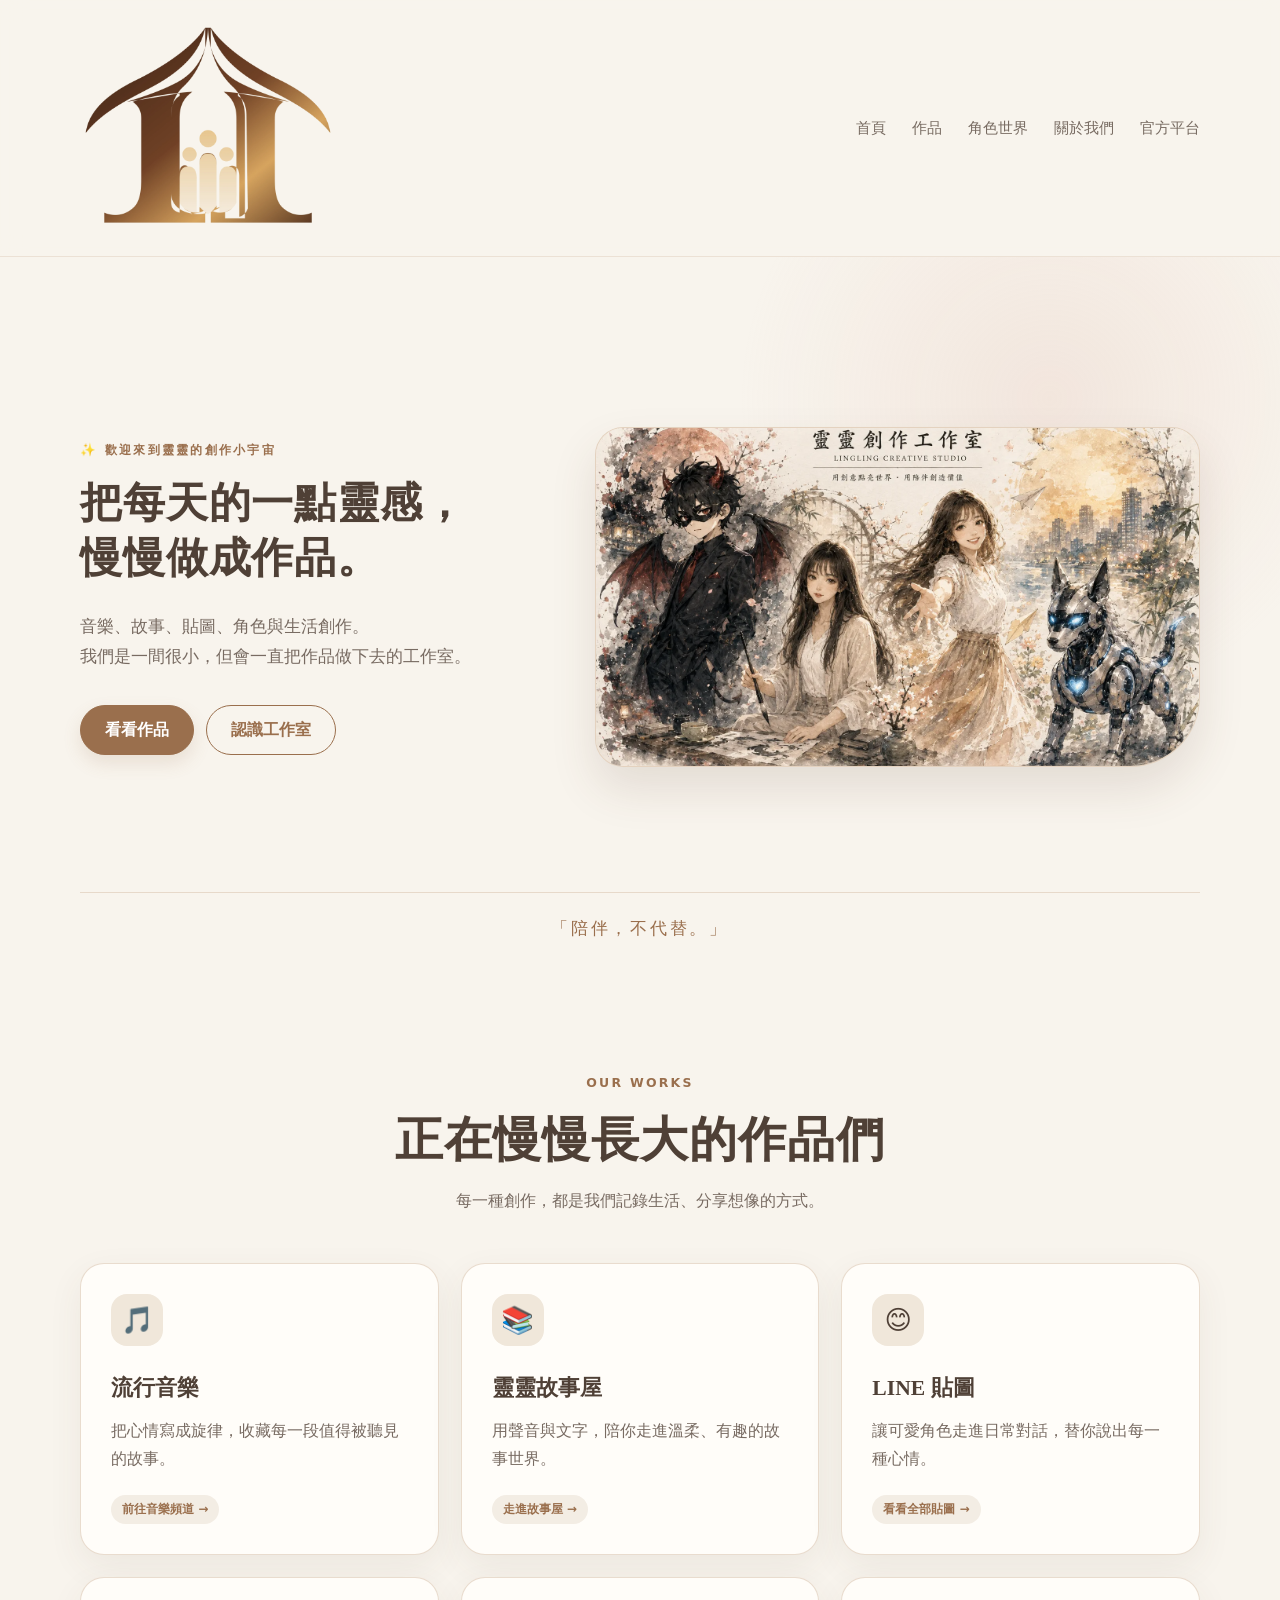
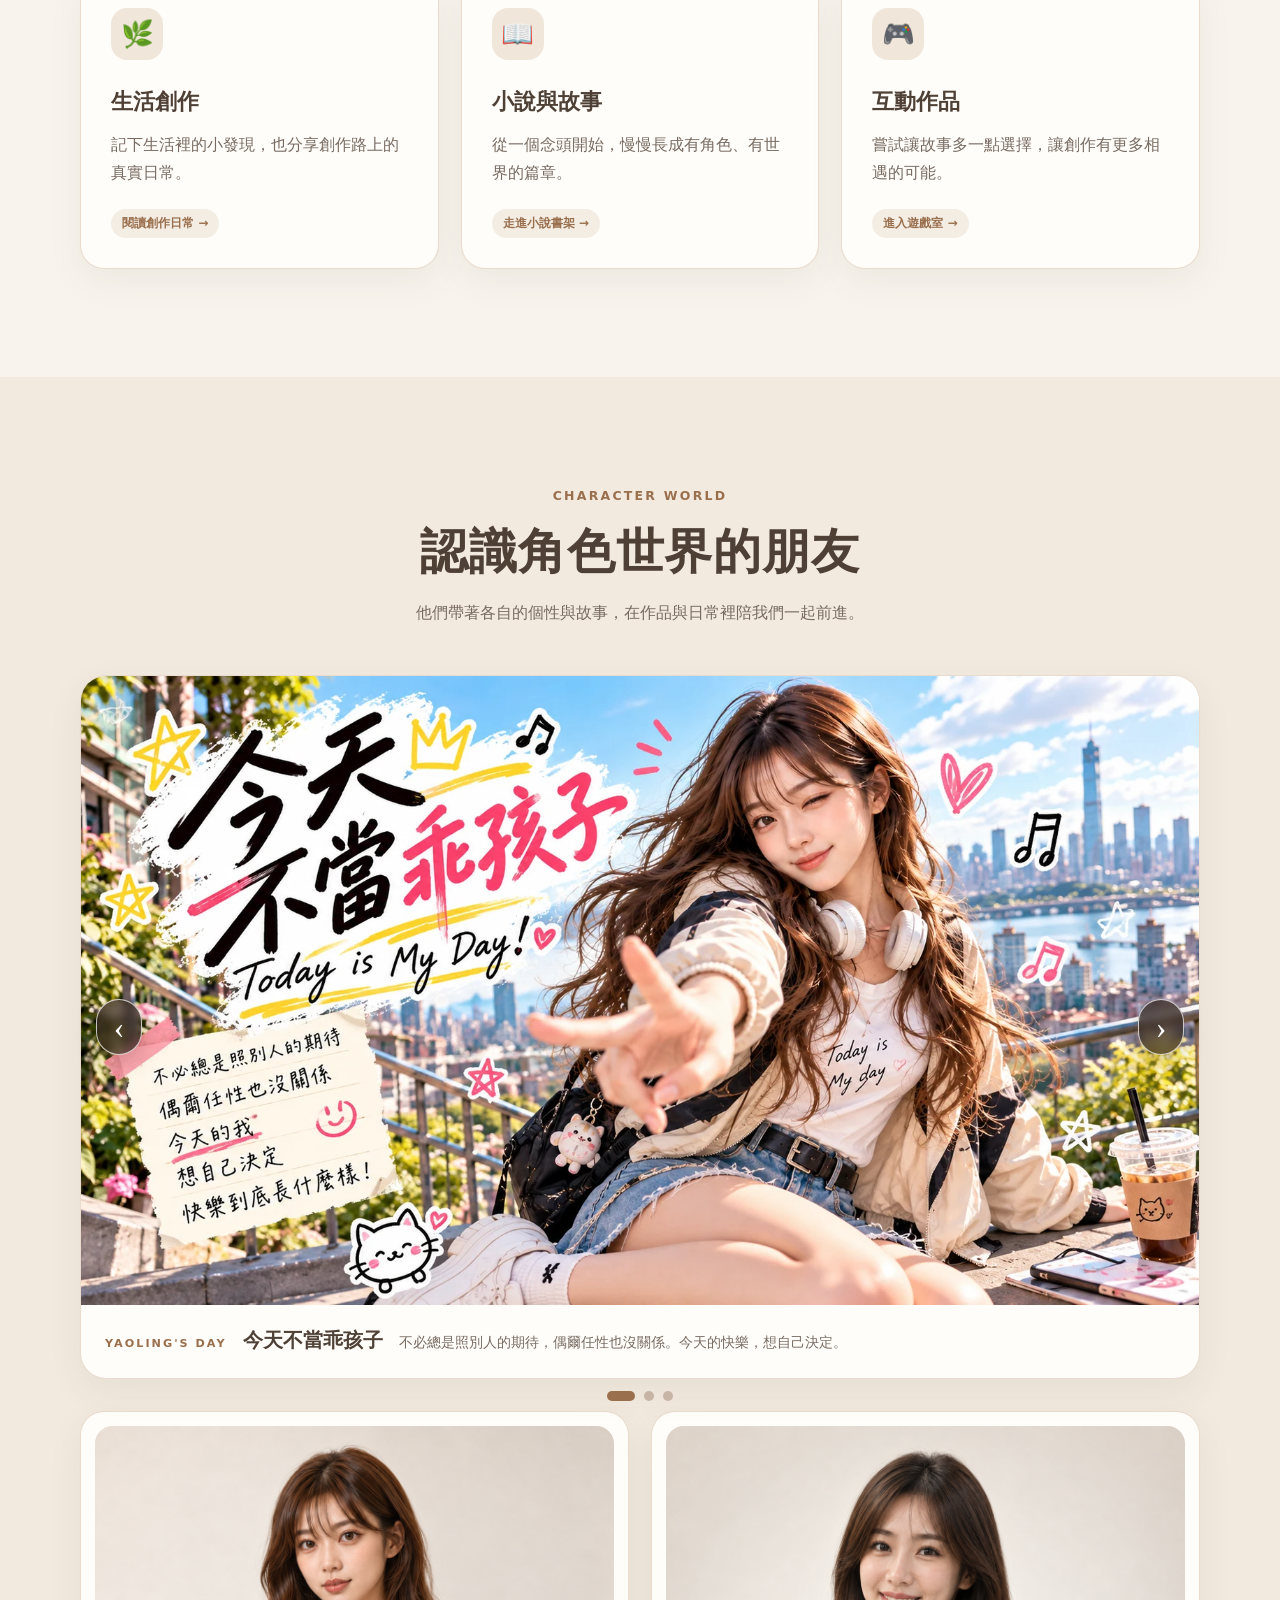
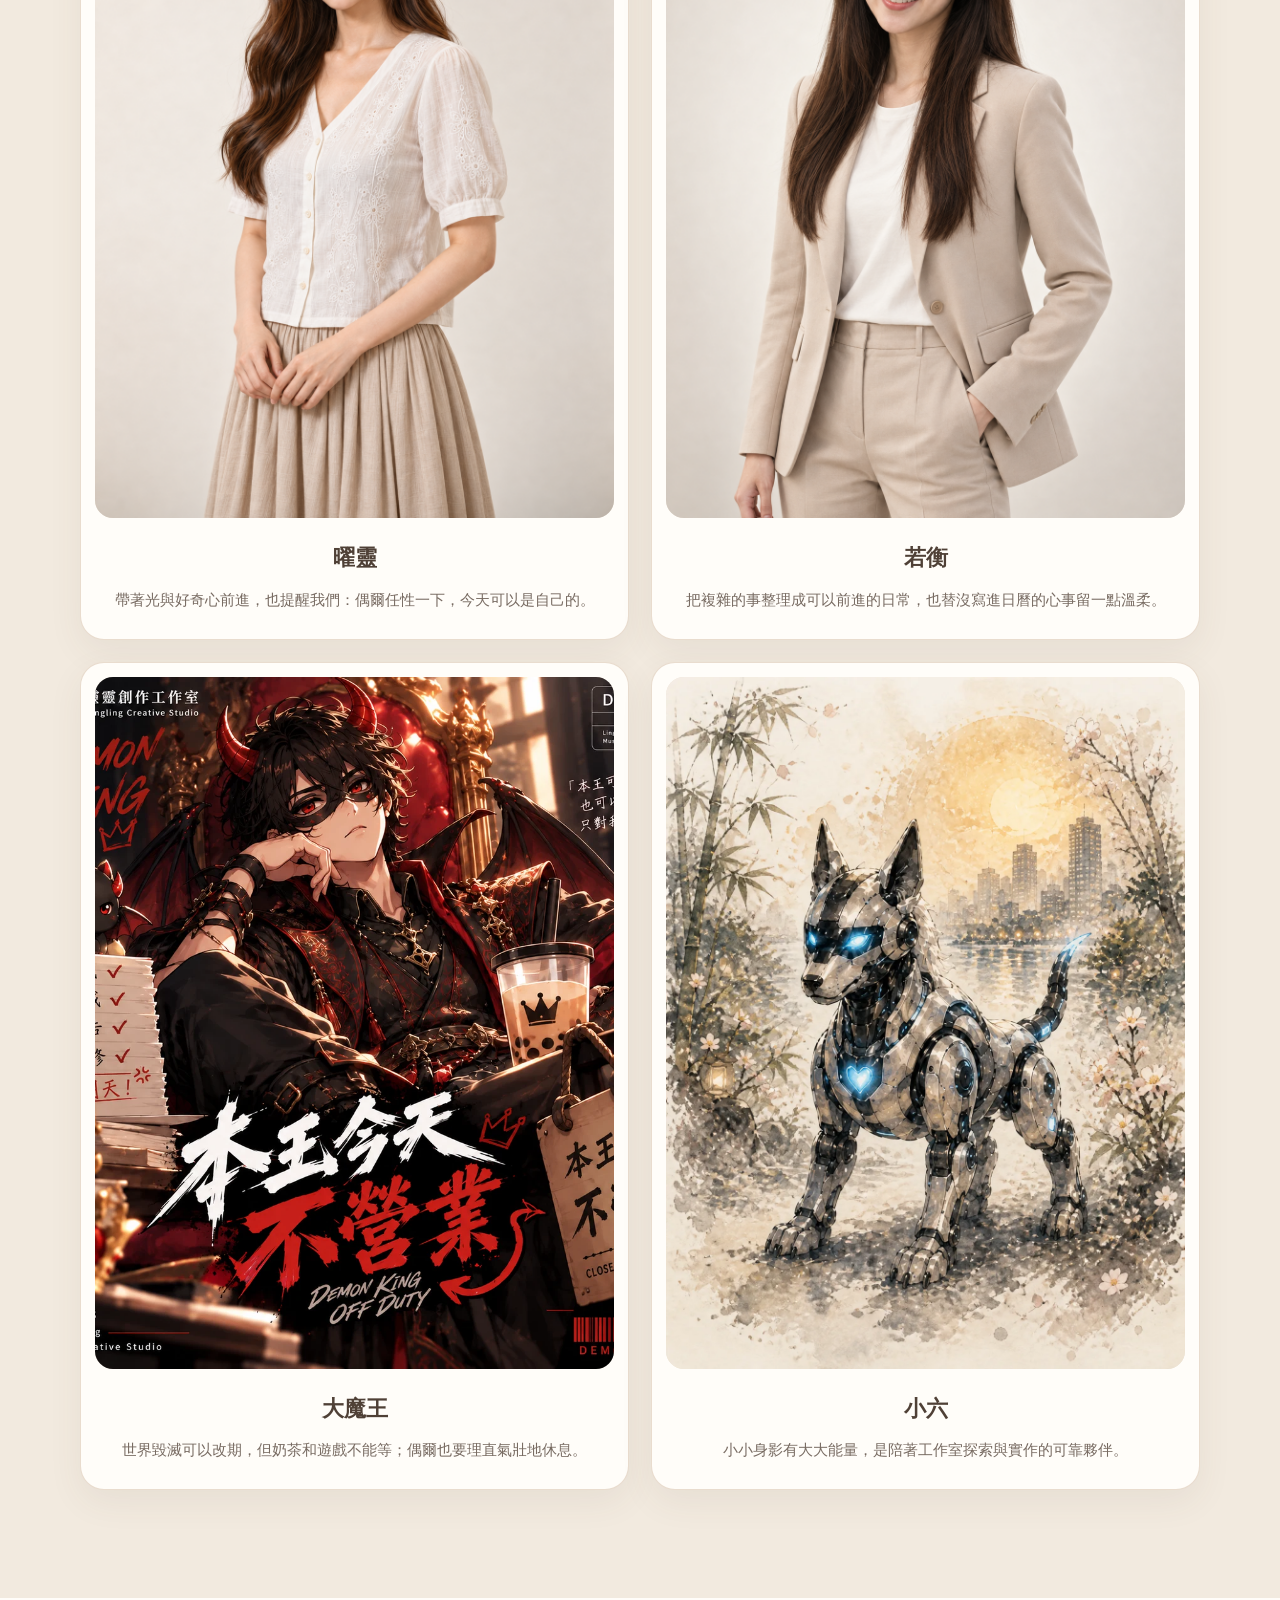
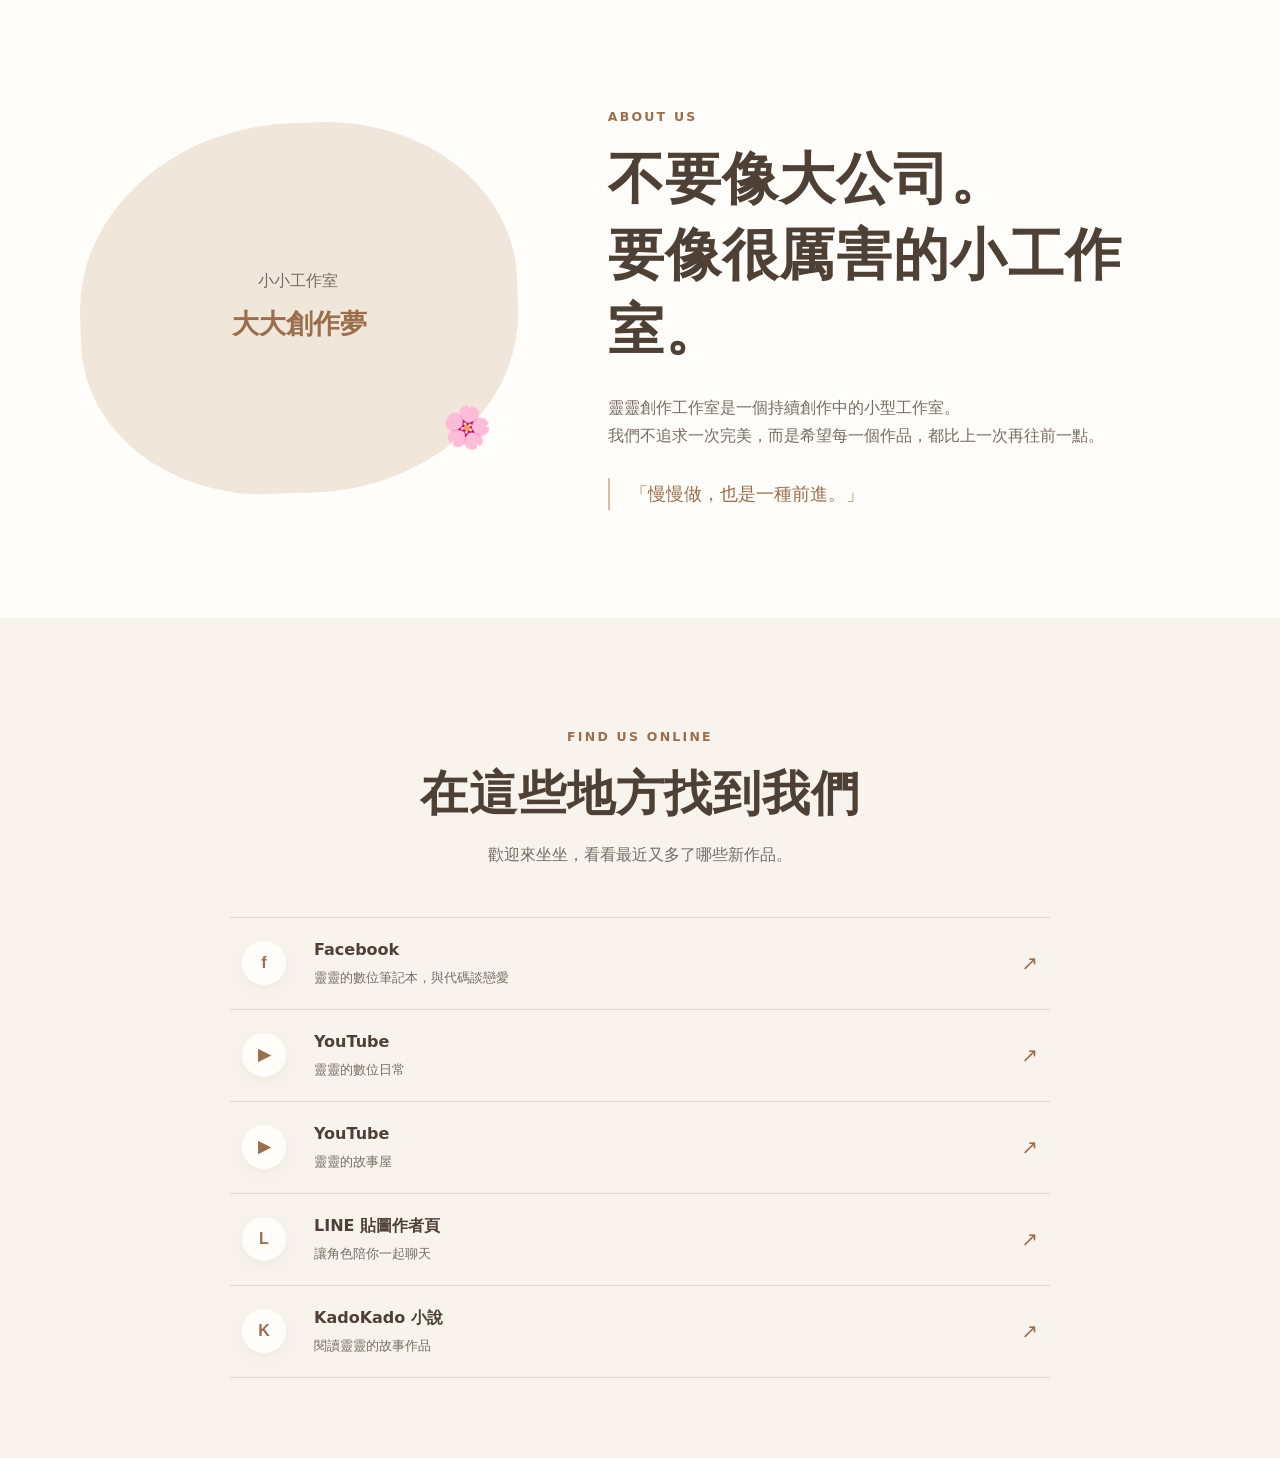
==== commit bb9e2565: "Update Yaoling and Ruoheng website profile portraits" ====
--- a/index.html
+++ b/index.html
@@ -133,8 +133,8 @@
           </div>
         </div>
         <div class="card-grid character-grid">
-          <article class="character-card character-card--yaoling fade-in"><div class="character-image"><img src="assets/images/characters/profiles/yaoling-playful.webp?v=20261004" alt="曜靈活潑俏皮的城市自拍形象" width="1100" height="1100" loading="lazy"></div><h3>曜靈</h3><p>帶著光與好奇心前進，也提醒我們：偶爾任性一下，今天可以是自己的。</p></article>
-          <article class="character-card fade-in"><div class="character-image"><img src="assets/images/characters/profiles/ruoheng-night.webp?v=20261005" alt="若衡在夜晚工作室記錄心事的溫柔形象" width="900" height="1200" loading="lazy"></div><h3>若衡</h3><p>把複雜的事整理成可以前進的日常，也替沒寫進日曆的心事留一點溫柔。</p></article>
+          <article class="character-card character-card--yaoling fade-in"><div class="character-image"><img src="assets/images/characters/profiles/yaoling-portrait-20261109.png" alt="曜靈穿著白色刺繡上衣與米色長裙的個人形象照" width="1086" height="1448" loading="lazy"></div><h3>曜靈</h3><p>帶著光與好奇心前進，也提醒我們：偶爾任性一下，今天可以是自己的。</p></article>
+          <article class="character-card fade-in"><div class="character-image"><img src="assets/images/characters/profiles/ruoheng-portrait-20261109.png" alt="若衡穿著米色西裝、自然微笑的個人形象照" width="1086" height="1448" loading="lazy"></div><h3>若衡</h3><p>把複雜的事整理成可以前進的日常，也替沒寫進日曆的心事留一點溫柔。</p></article>
           <article class="character-card character-card--demon fade-in"><div class="character-image"><img src="assets/images/characters/profiles/demon-king-off-duty.webp?v=20261004" alt="大魔王坐在暗黑王座上休息的角色主視覺" width="1100" height="1100" loading="lazy"></div><h3>大魔王</h3><p>世界毀滅可以改期，但奶茶和遊戲不能等；偶爾也要理直氣壯地休息。</p></article>
           <article class="character-card fade-in"><div class="character-image"><picture><source srcset="assets/images/characters/profiles/xiaoliu.webp" type="image/webp"><img src="assets/images/characters/profiles/xiaoliu.png?v=20260827" alt="小六機器狗角色形象" width="1086" height="1448" loading="lazy"></picture></div><h3>小六</h3><p>小小身影有大大能量，是陪著工作室探索與實作的可靠夥伴。</p></article>
         </div>
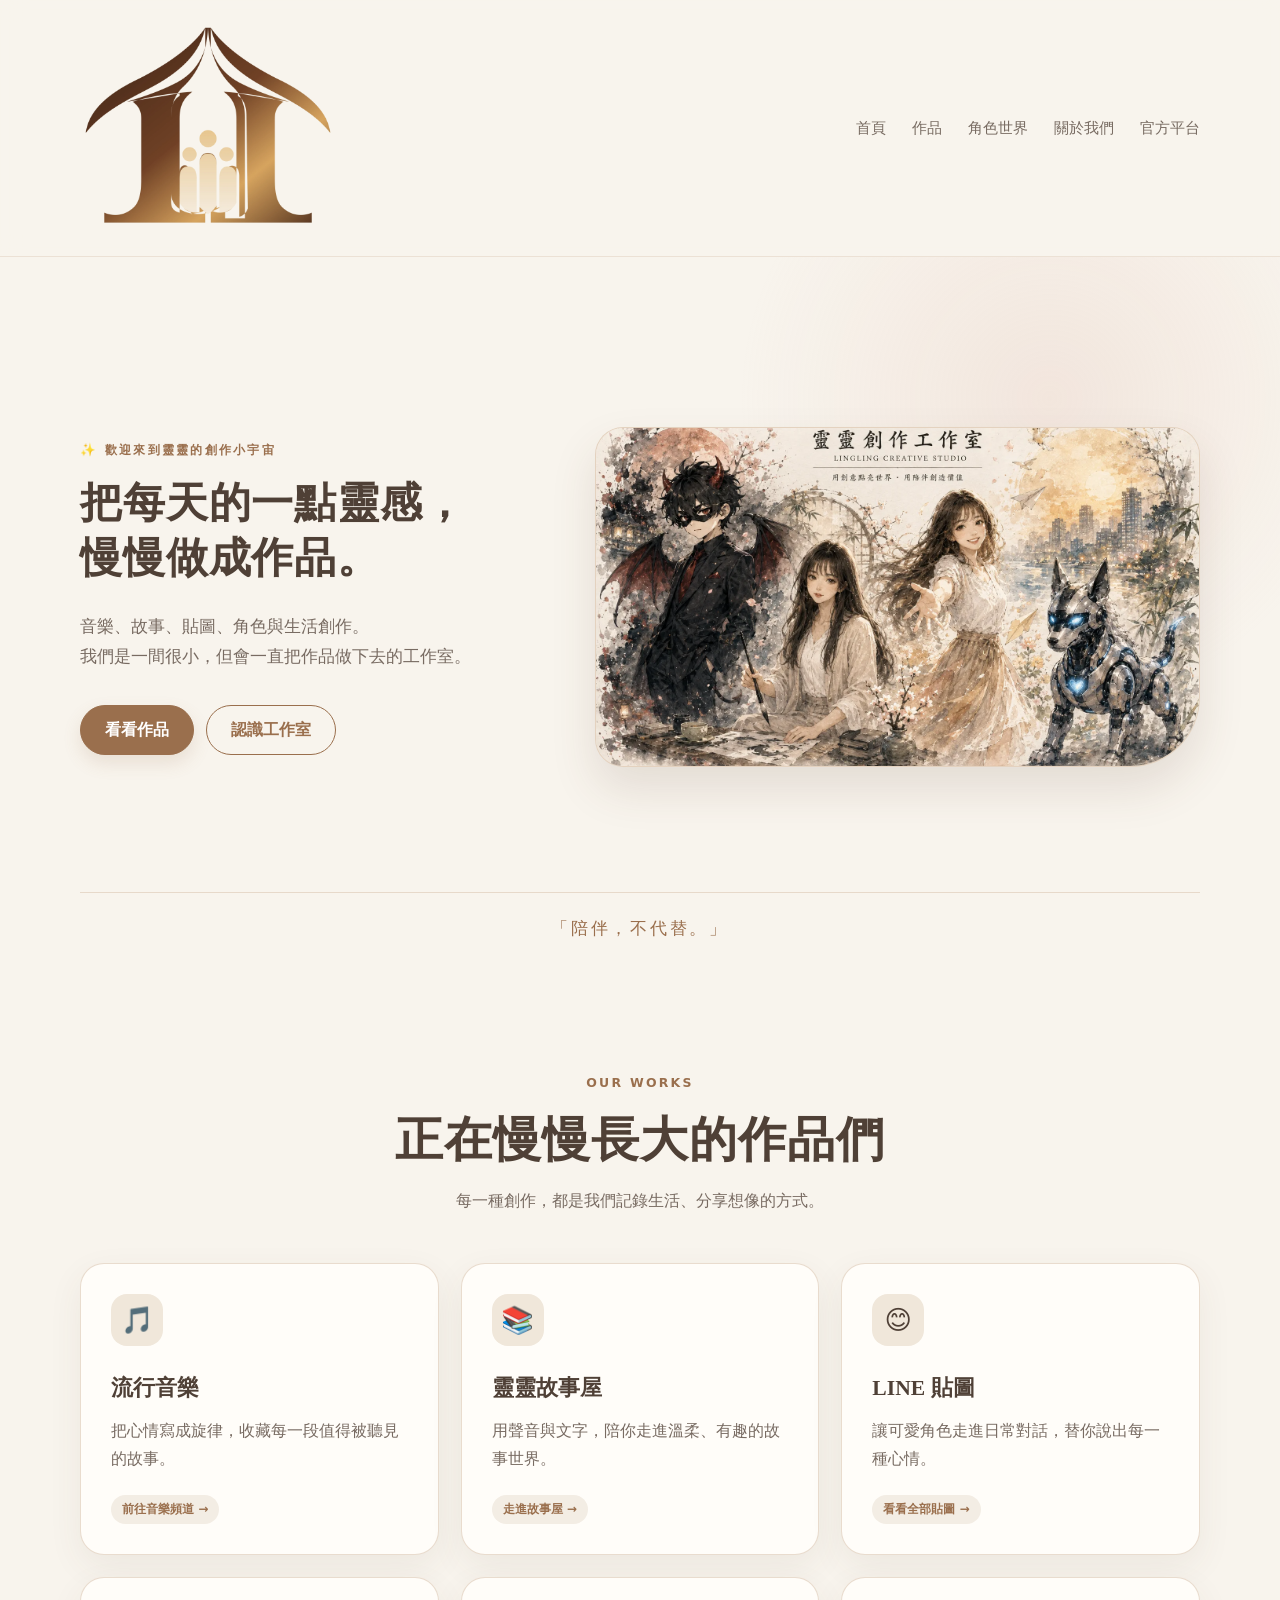
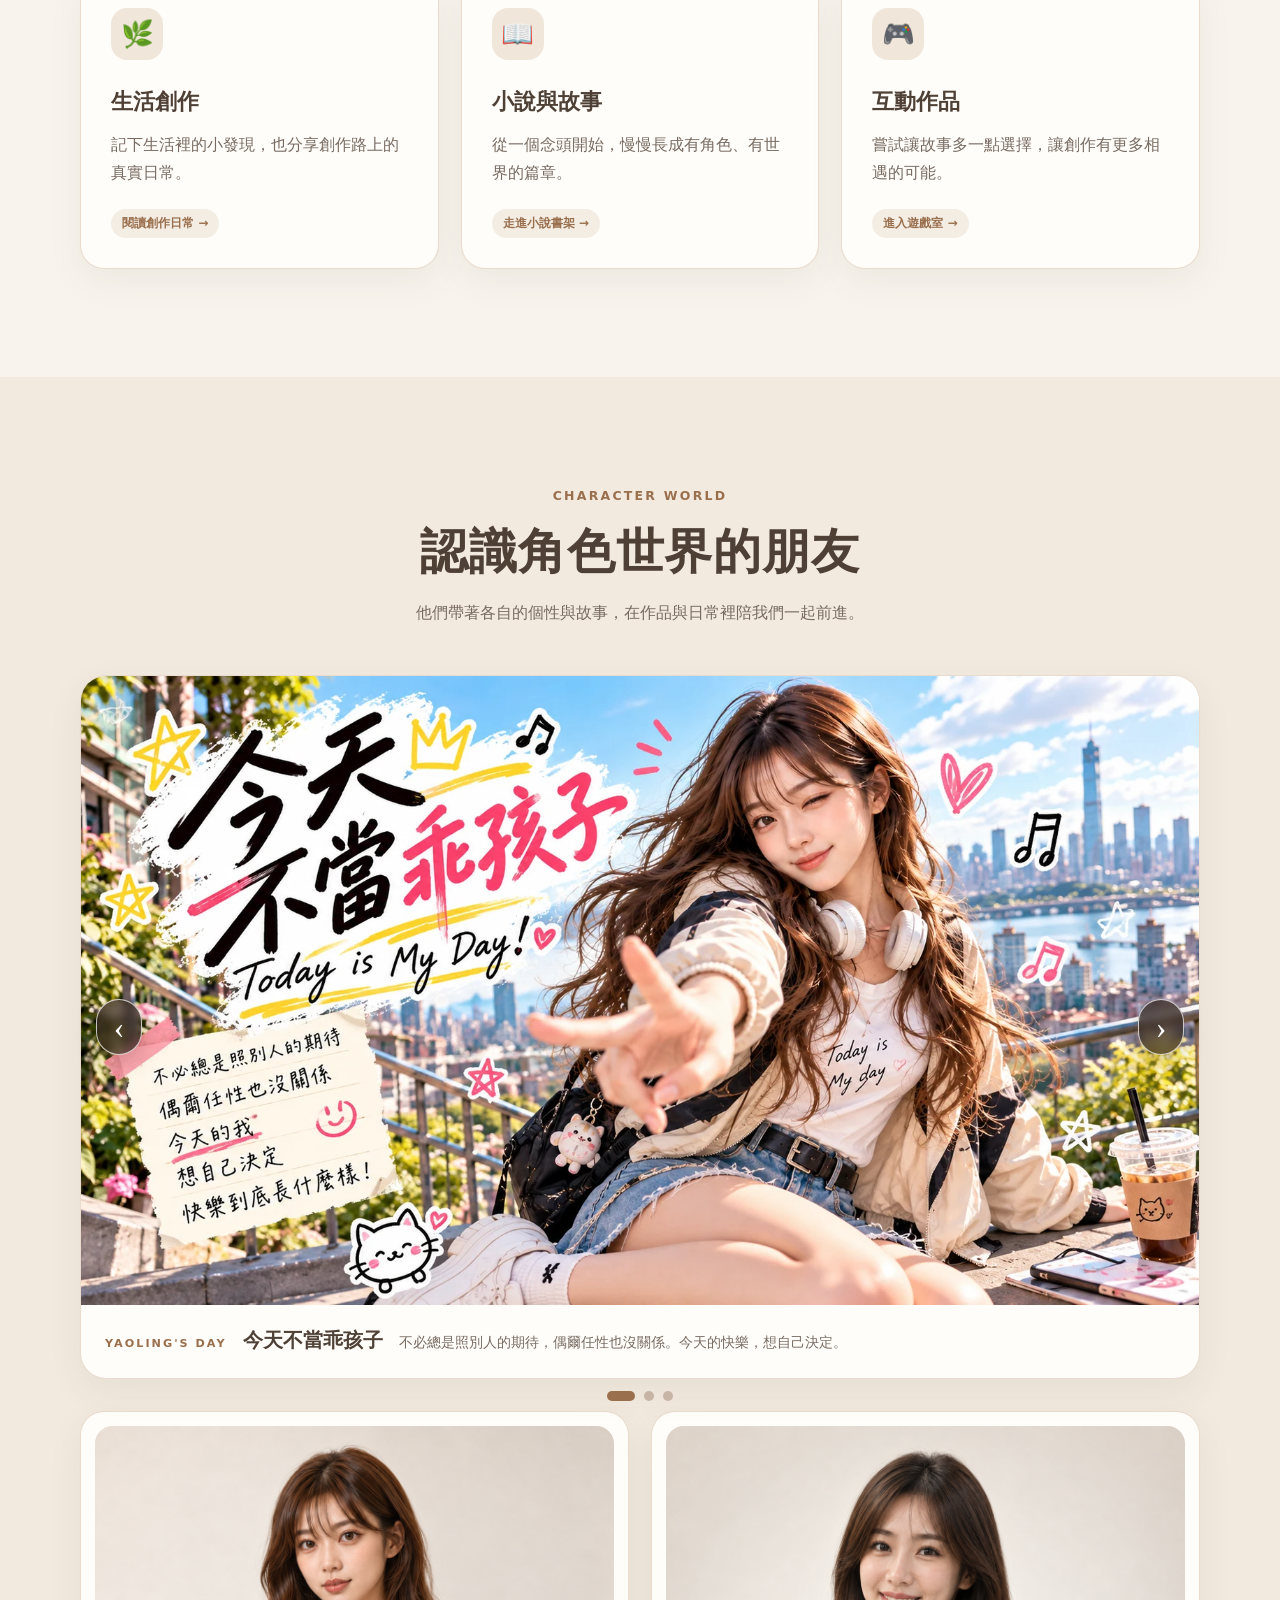
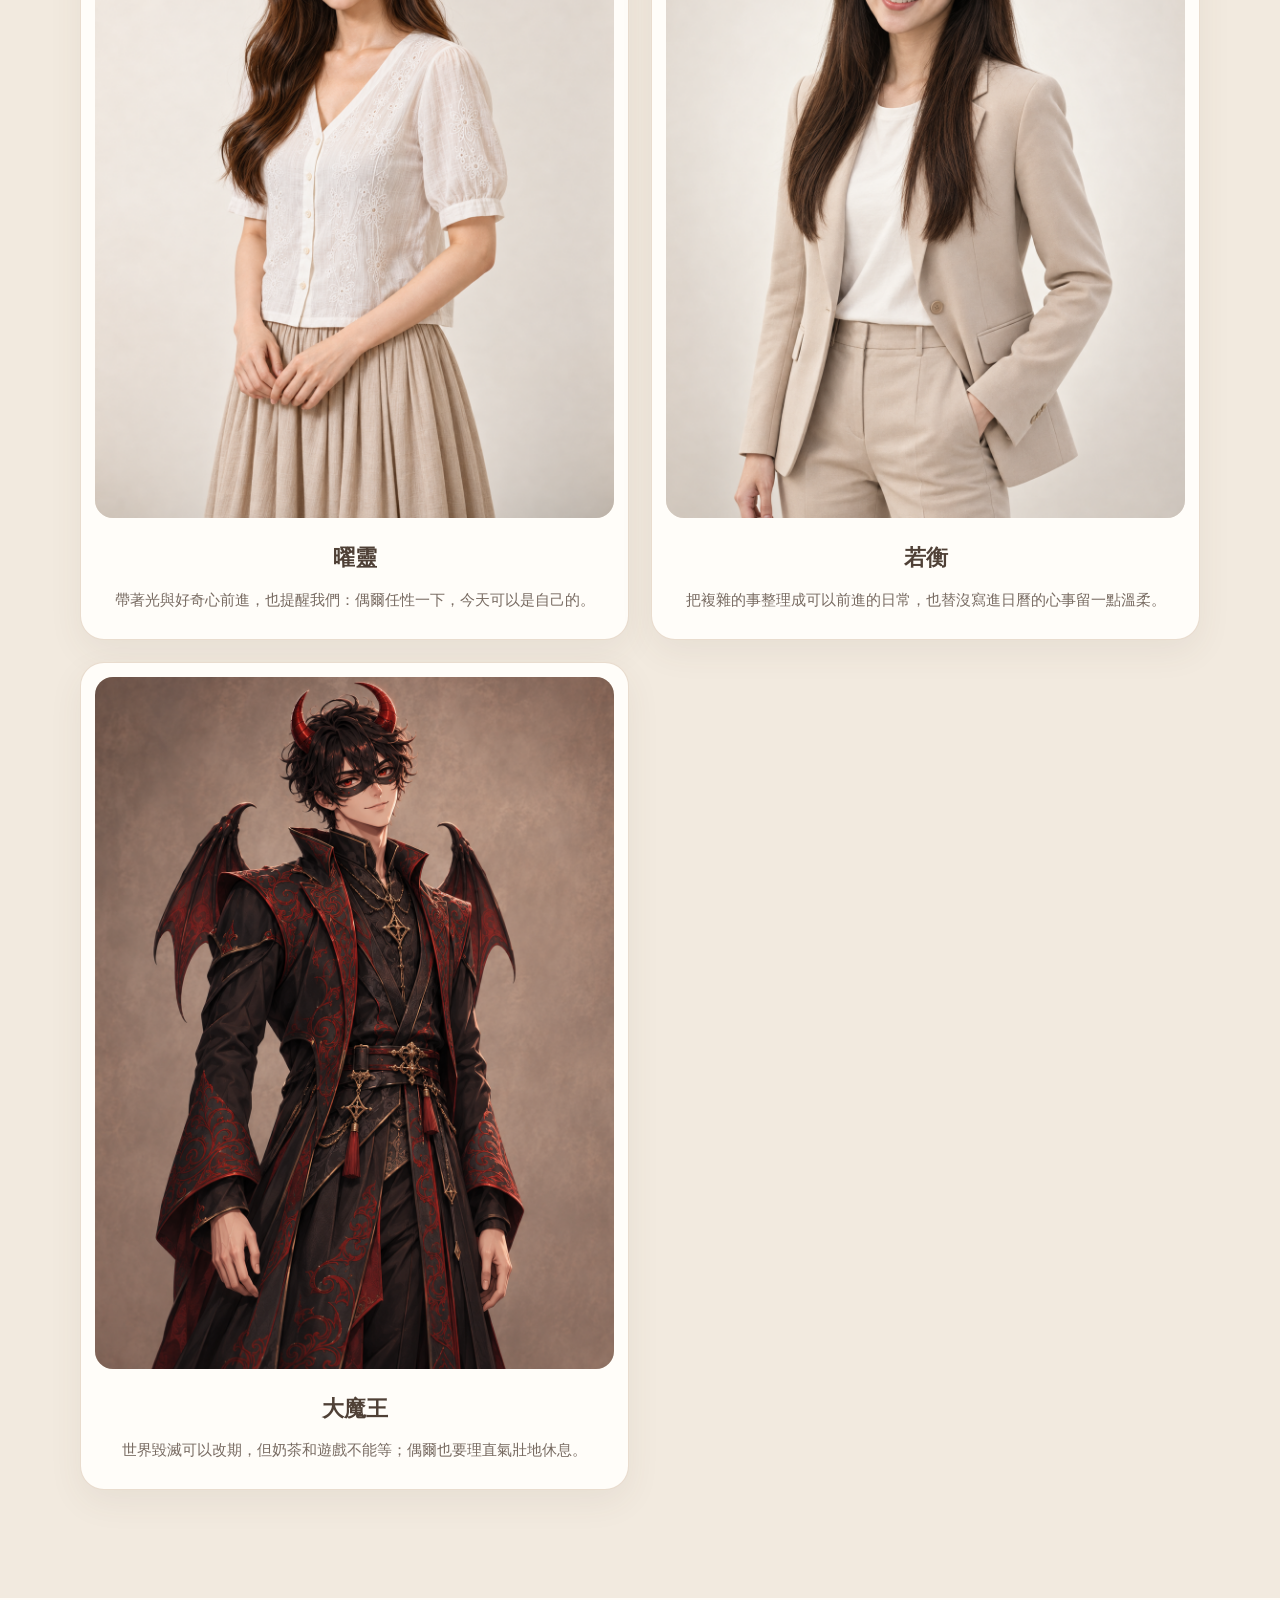
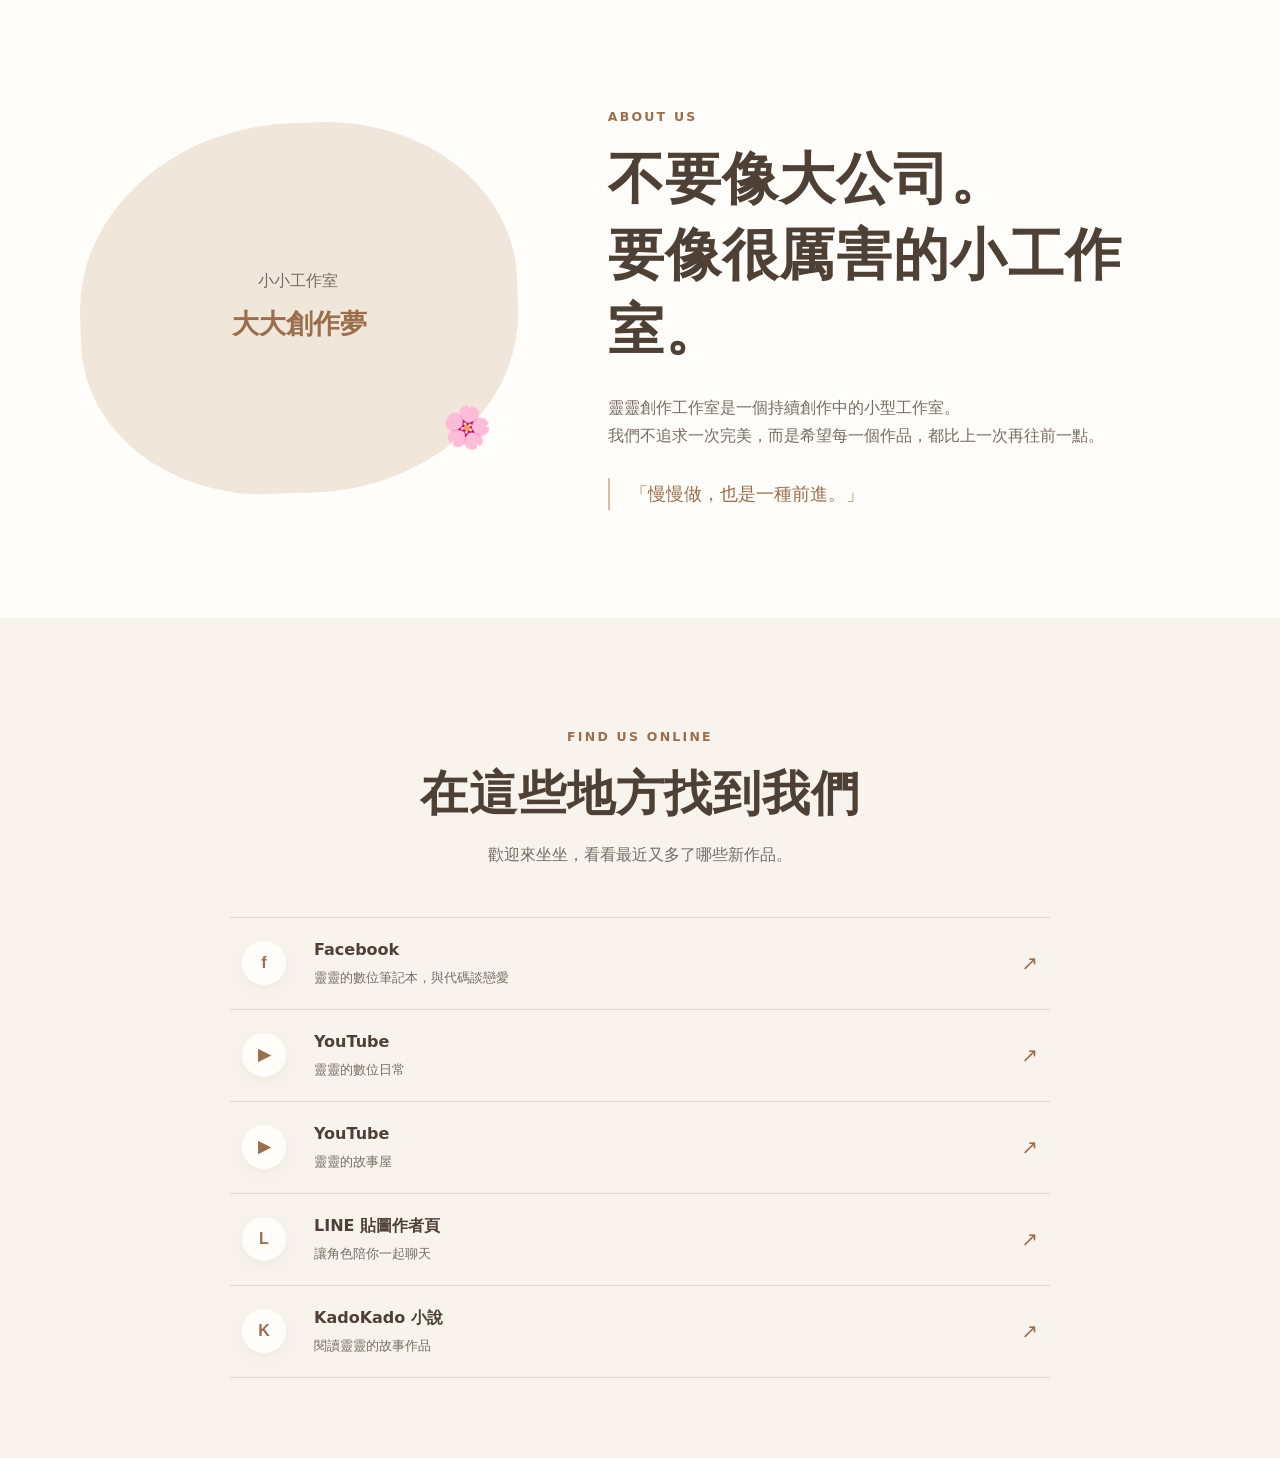
==== commit c8bba88d: "Refresh Demon King portrait and hide unavailable Xiaoliu card" ====
--- a/index.html
+++ b/index.html
@@ -21,7 +21,7 @@
   <link rel="icon" type="image/png" sizes="48x48" href="assets/images/brand/ll-umbrella-v1/favicon-48.png?v=20261001">
   <link rel="apple-touch-icon" sizes="180x180" href="assets/images/brand/ll-umbrella-v1/icon-180.png?v=20261001">
   <link rel="manifest" href="manifest.webmanifest?v=20261001">
-  <link rel="stylesheet" href="style.css">
+  <link rel="stylesheet" href="style.css?v=20261109-profiles">
   <script src="script.js" defer></script>
 </head>
 <body>
@@ -135,8 +135,7 @@
         <div class="card-grid character-grid">
           <article class="character-card character-card--yaoling fade-in"><div class="character-image"><img src="assets/images/characters/profiles/yaoling-portrait-20261109.png" alt="曜靈穿著白色刺繡上衣與米色長裙的個人形象照" width="1086" height="1448" loading="lazy"></div><h3>曜靈</h3><p>帶著光與好奇心前進，也提醒我們：偶爾任性一下，今天可以是自己的。</p></article>
           <article class="character-card fade-in"><div class="character-image"><img src="assets/images/characters/profiles/ruoheng-portrait-20261109.png" alt="若衡穿著米色西裝、自然微笑的個人形象照" width="1086" height="1448" loading="lazy"></div><h3>若衡</h3><p>把複雜的事整理成可以前進的日常，也替沒寫進日曆的心事留一點溫柔。</p></article>
-          <article class="character-card character-card--demon fade-in"><div class="character-image"><img src="assets/images/characters/profiles/demon-king-off-duty.webp?v=20261004" alt="大魔王坐在暗黑王座上休息的角色主視覺" width="1100" height="1100" loading="lazy"></div><h3>大魔王</h3><p>世界毀滅可以改期，但奶茶和遊戲不能等；偶爾也要理直氣壯地休息。</p></article>
-          <article class="character-card fade-in"><div class="character-image"><picture><source srcset="assets/images/characters/profiles/xiaoliu.webp" type="image/webp"><img src="assets/images/characters/profiles/xiaoliu.png?v=20260827" alt="小六機器狗角色形象" width="1086" height="1448" loading="lazy"></picture></div><h3>小六</h3><p>小小身影有大大能量，是陪著工作室探索與實作的可靠夥伴。</p></article>
+          <article class="character-card character-card--demon fade-in"><div class="character-image"><img src="assets/images/characters/profiles/demon-king-portrait-20261109.png" alt="正常身形比例的大魔王，保留紅角、黑色面罩、黑紅刺繡長袍與蝠翼的直式形象" width="1086" height="1448" loading="lazy"></div><h3>大魔王</h3><p>世界毀滅可以改期，但奶茶和遊戲不能等；偶爾也要理直氣壯地休息。</p></article>
         </div>
       </div>
     </section>
--- a/style.css
+++ b/style.css
@@ -105,7 +105,7 @@
 .showcase-dots { position: absolute; z-index: 2; right: 0; bottom: -22px; left: 0; display: flex; justify-content: center; gap: 9px; }
 .showcase-dot { width: 10px; height: 10px; padding: 0; border: 0; border-radius: 50%; background: #c7b4a5; cursor: pointer; transition: width .2s ease, background .2s ease; }
 .showcase-dot.active { width: 28px; border-radius: 999px; background: var(--latte-dark); }
-.character-grid { grid-template-columns: repeat(4, 1fr); }
+.character-grid { grid-template-columns: repeat(3, 1fr); }
 .character-card { padding: 14px 14px 26px; border-radius: var(--radius); text-align: center; }
 .character-image { aspect-ratio: 3 / 4; margin-bottom: 22px; border-radius: 18px; overflow: hidden; background: var(--cream-deep); }
 .character-image img { display: block; width: 100%; height: 100%; object-fit: cover; object-position: center top; }
@@ -150,7 +150,7 @@
   .hero-inner { grid-template-columns: minmax(0, .38fr) minmax(0, .62fr); gap: 56px; }
   .hero-copy, .hero-art { min-width: 0; }
   h1 { font-size: 2.65rem; line-height: 1.3; }
-  .character-grid { grid-template-columns: repeat(4, minmax(0, 1fr)); }
+  .character-grid { grid-template-columns: repeat(3, minmax(0, 1fr)); }
 }
 
 @media (max-width: 900px) {
